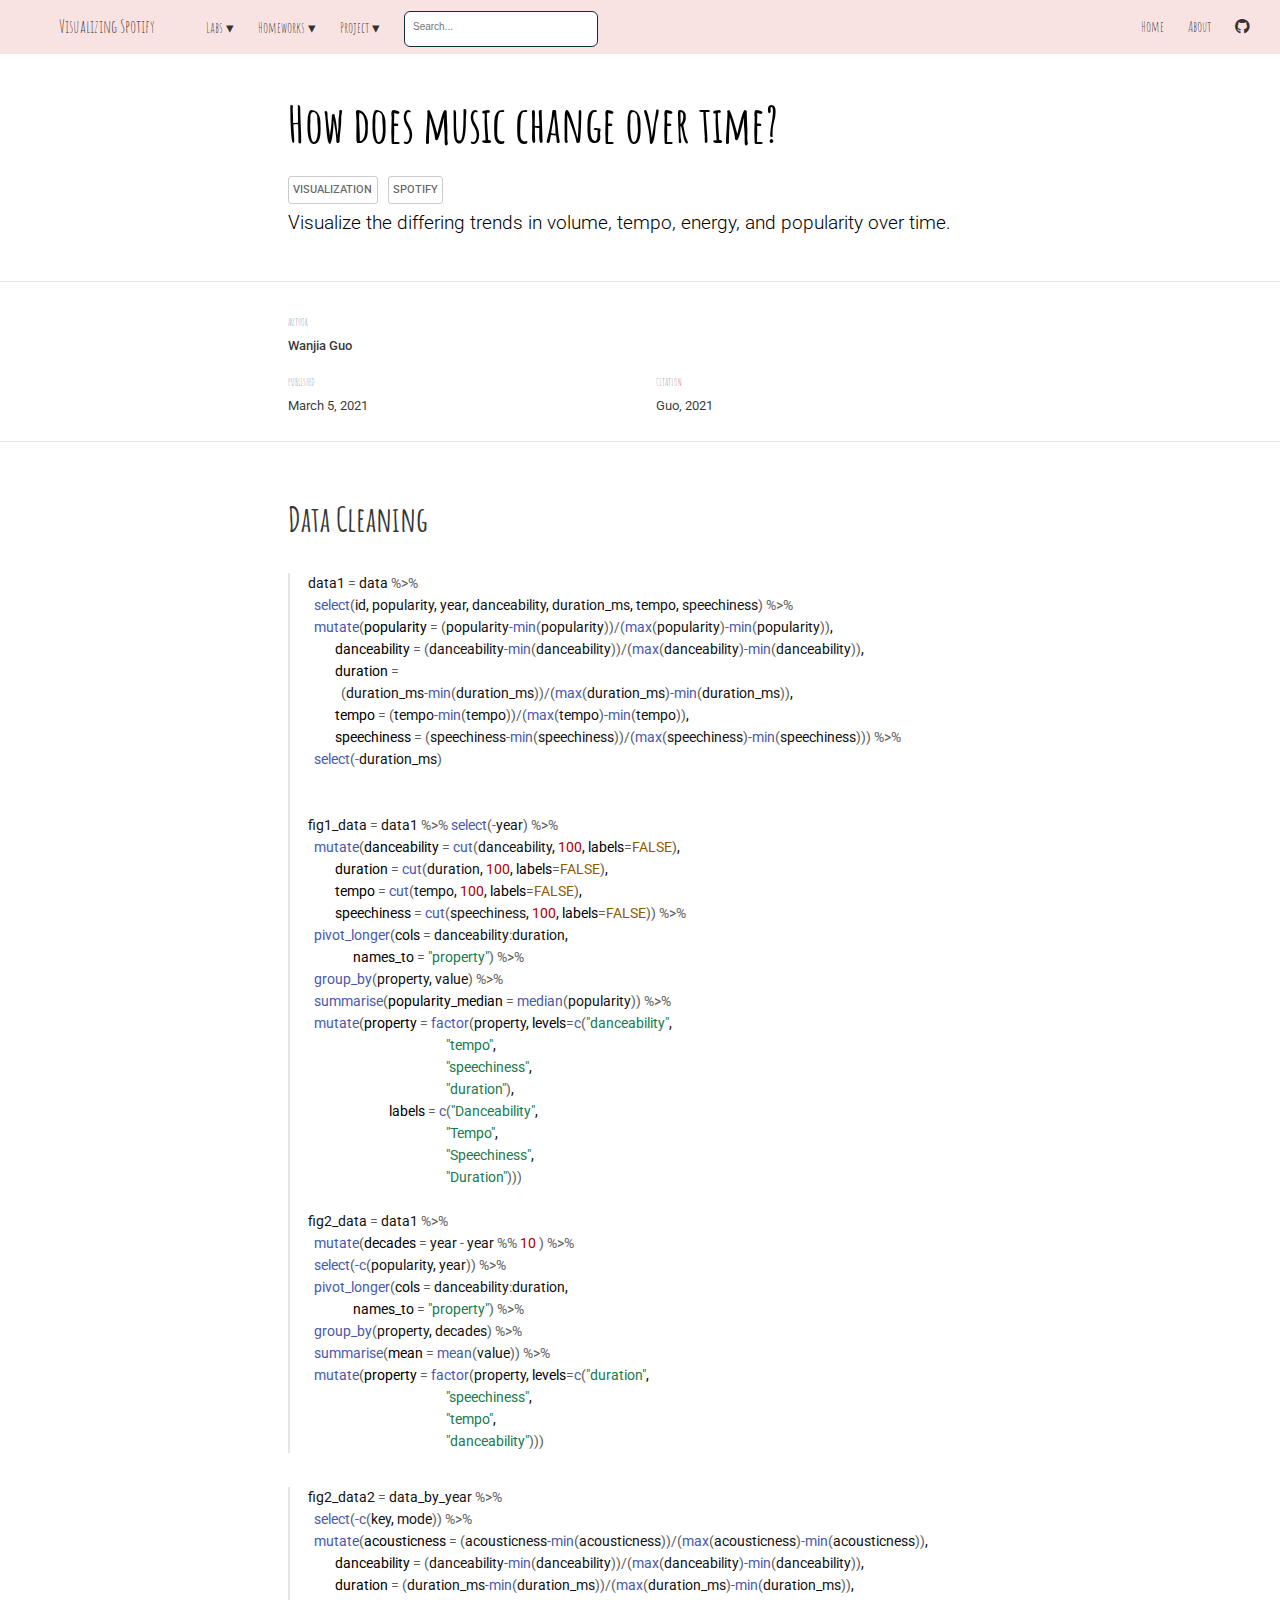
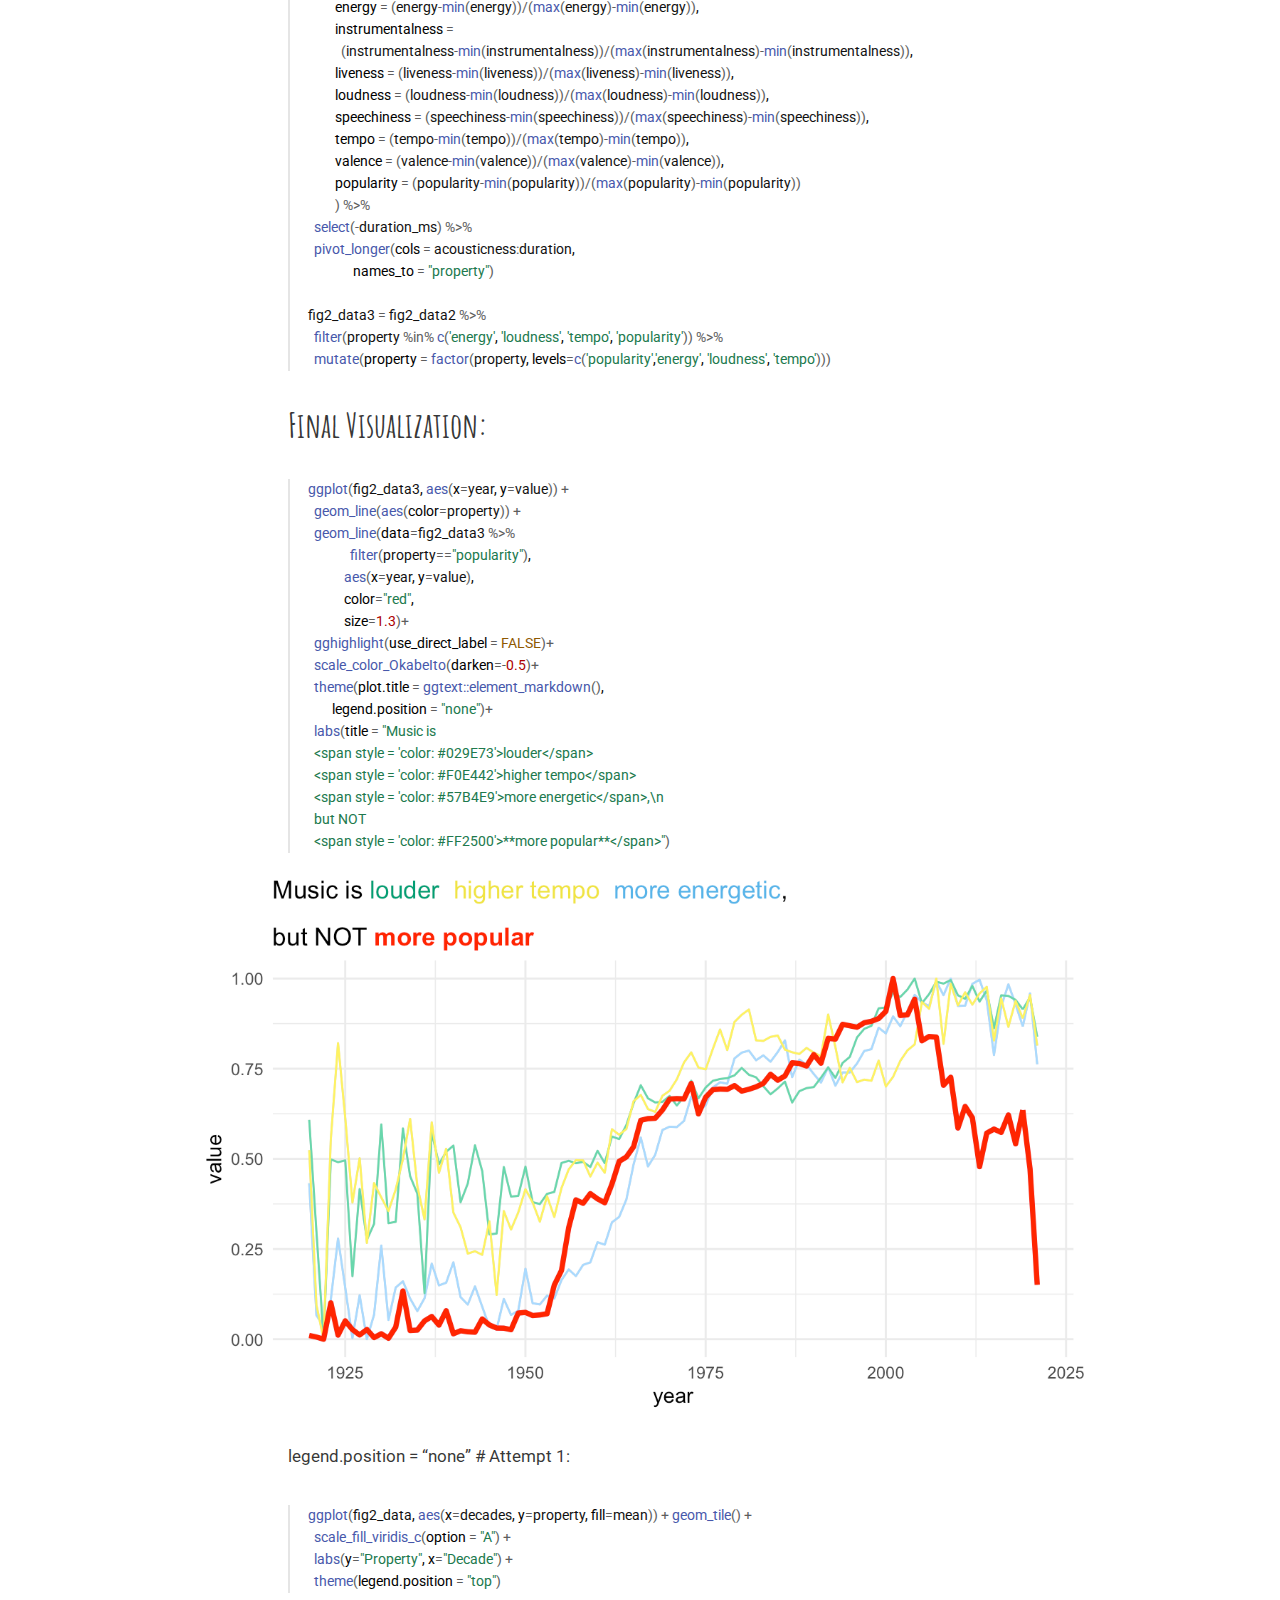
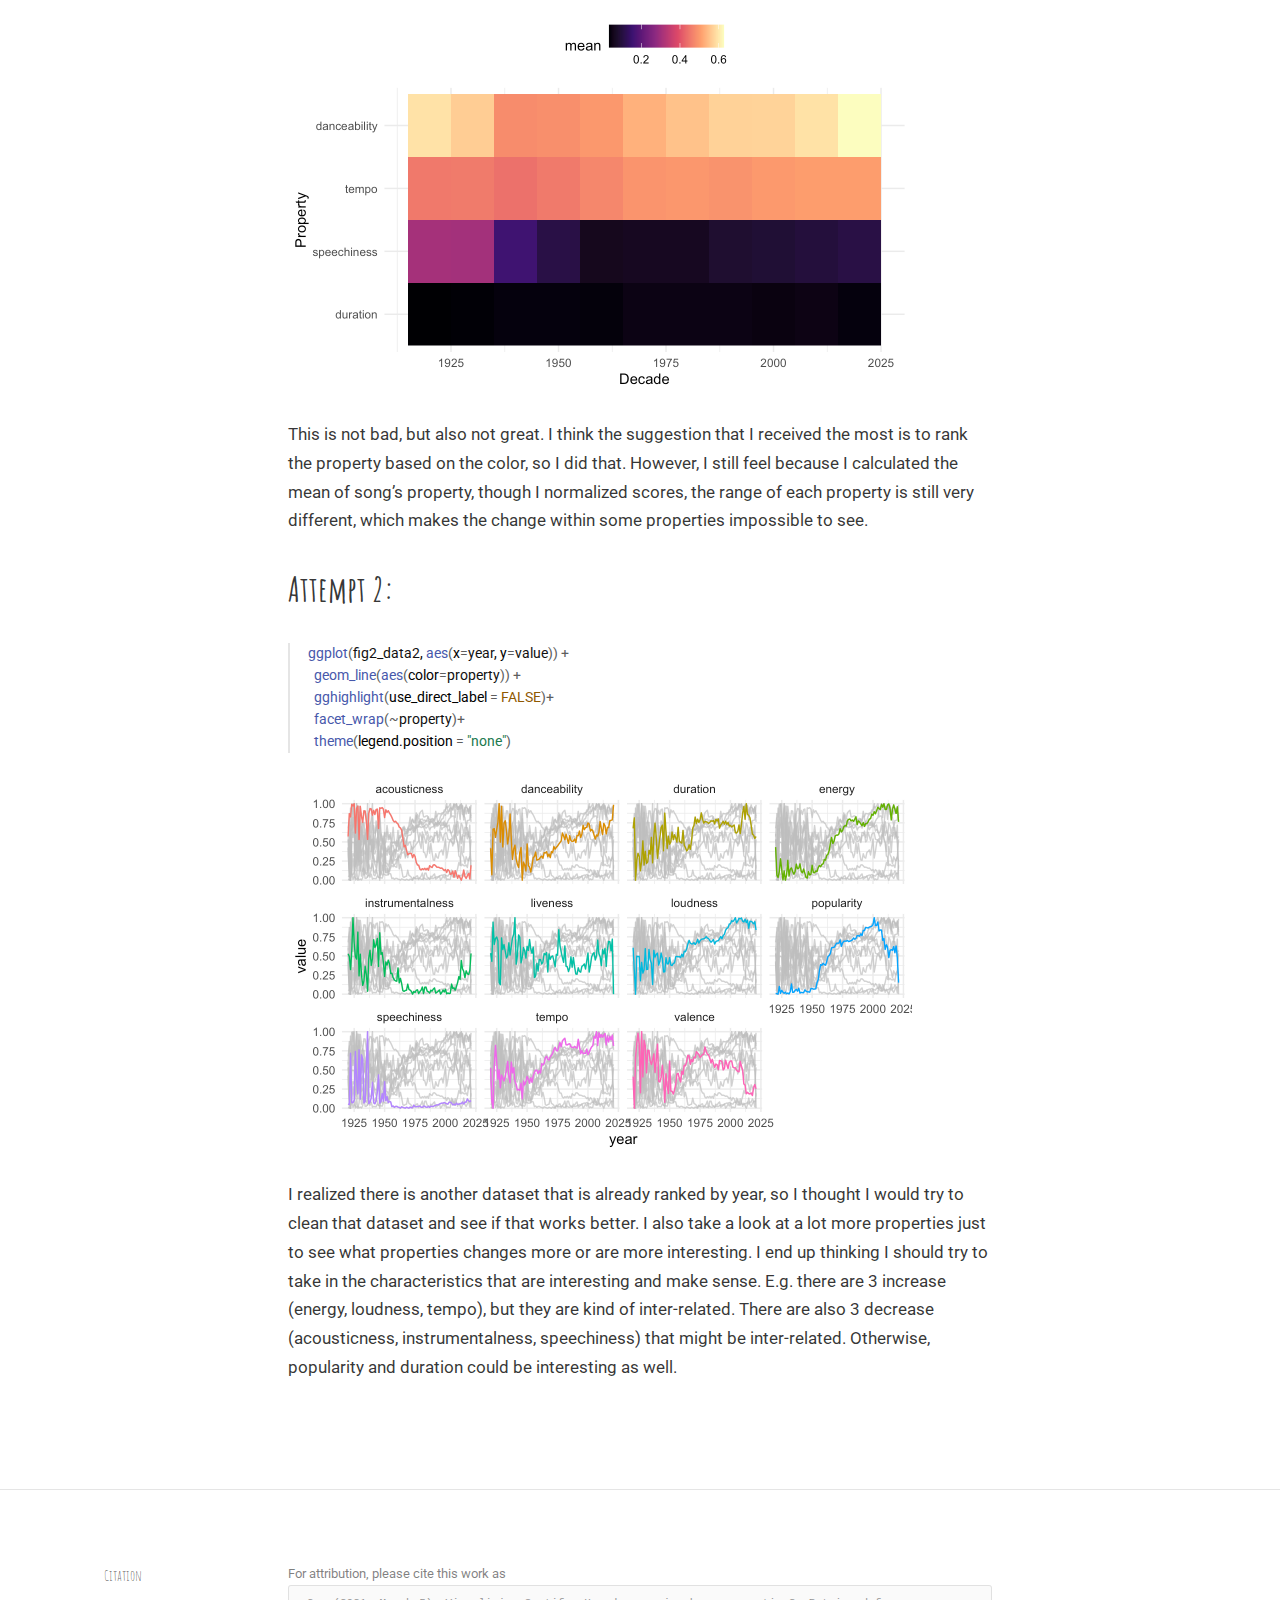
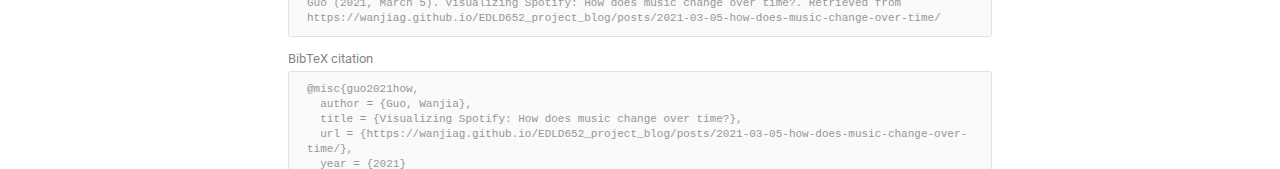
==== docs/posts/2021-03-05-how-does-music-change-over-time/index.html @ 07dd999a "fig 2" ====
<!DOCTYPE html>

<html xmlns="http://www.w3.org/1999/xhtml" lang="" xml:lang="">

<head>
  <meta charset="utf-8"/>
  <meta name="viewport" content="width=device-width, initial-scale=1"/>
  <meta http-equiv="X-UA-Compatible" content="IE=Edge,chrome=1"/>
  <meta name="generator" content="distill" />

  <style type="text/css">
  /* Hide doc at startup (prevent jankiness while JS renders/transforms) */
  body {
    visibility: hidden;
  }
  </style>

 <!--radix_placeholder_import_source-->
 <!--/radix_placeholder_import_source-->

<style type="text/css">code{white-space: pre;}</style>
<style type="text/css" data-origin="pandoc">
a.sourceLine { display: inline-block; line-height: 1.25; }
a.sourceLine { pointer-events: none; color: inherit; text-decoration: inherit; }
a.sourceLine:empty { height: 1.2em; }
.sourceCode { overflow: visible; }
code.sourceCode { white-space: pre; position: relative; }
div.sourceCode { margin: 1em 0; }
pre.sourceCode { margin: 0; }
@media screen {
div.sourceCode { overflow: auto; }
}
@media print {
code.sourceCode { white-space: pre-wrap; }
a.sourceLine { text-indent: -1em; padding-left: 1em; }
}
pre.numberSource a.sourceLine
  { position: relative; left: -4em; }
pre.numberSource a.sourceLine::before
  { content: attr(data-line-number);
    position: relative; left: -1em; text-align: right; vertical-align: baseline;
    border: none; pointer-events: all; display: inline-block;
    -webkit-touch-callout: none; -webkit-user-select: none;
    -khtml-user-select: none; -moz-user-select: none;
    -ms-user-select: none; user-select: none;
    padding: 0 4px; width: 4em;
    color: #aaaaaa;
  }
pre.numberSource { margin-left: 3em; border-left: 1px solid #aaaaaa;  padding-left: 4px; }
div.sourceCode
  {  }
@media screen {
a.sourceLine::before { text-decoration: underline; }
}
code span.al { color: #ad0000; } /* Alert */
code span.an { color: #5e5e5e; } /* Annotation */
code span.at { color: #20794d; } /* Attribute */
code span.bn { color: #ad0000; } /* BaseN */
code span.bu { } /* BuiltIn */
code span.cf { color: #007ba5; } /* ControlFlow */
code span.ch { color: #20794d; } /* Char */
code span.cn { color: #8f5902; } /* Constant */
code span.co { color: #5e5e5e; } /* Comment */
code span.cv { color: #5e5e5e; font-style: italic; } /* CommentVar */
code span.do { color: #5e5e5e; font-style: italic; } /* Documentation */
code span.dt { color: #ad0000; } /* DataType */
code span.dv { color: #ad0000; } /* DecVal */
code span.er { color: #ad0000; } /* Error */
code span.ex { } /* Extension */
code span.fl { color: #ad0000; } /* Float */
code span.fu { color: #4758ab; } /* Function */
code span.im { } /* Import */
code span.in { color: #5e5e5e; } /* Information */
code span.kw { color: #007ba5; } /* Keyword */
code span.op { color: #5e5e5e; } /* Operator */
code span.ot { color: #007ba5; } /* Other */
code span.pp { color: #ad0000; } /* Preprocessor */
code span.sc { color: #20794d; } /* SpecialChar */
code span.ss { color: #20794d; } /* SpecialString */
code span.st { color: #20794d; } /* String */
code span.va { color: #111111; } /* Variable */
code span.vs { color: #20794d; } /* VerbatimString */
code span.wa { color: #5e5e5e; font-style: italic; } /* Warning */
</style>

  <!--radix_placeholder_meta_tags-->
<title>Visualizing Spotify: How does music change over time?</title>

<meta property="description" itemprop="description" content="Visualize the differing trends in volume, tempo, energy, and popularity over time."/>

<link rel="canonical" href="https://wanjiag.github.io/EDLD652_project_blog/posts/2021-03-05-how-does-music-change-over-time/"/>

<!--  https://schema.org/Article -->
<meta property="article:published" itemprop="datePublished" content="2021-03-05"/>
<meta property="article:created" itemprop="dateCreated" content="2021-03-05"/>
<meta name="article:author" content="Wanjia Guo"/>

<!--  https://developers.facebook.com/docs/sharing/webmasters#markup -->
<meta property="og:title" content="Visualizing Spotify: How does music change over time?"/>
<meta property="og:type" content="article"/>
<meta property="og:description" content="Visualize the differing trends in volume, tempo, energy, and popularity over time."/>
<meta property="og:url" content="https://wanjiag.github.io/EDLD652_project_blog/posts/2021-03-05-how-does-music-change-over-time/"/>
<meta property="og:image" content="https://wanjiag.github.io/EDLD652_project_blog/posts/2021-03-05-how-does-music-change-over-time/how-does-music-change-over-time_files/figure-html5/unnamed-chunk-3-1.png"/>
<meta property="og:image:width" content="1248"/>
<meta property="og:image:height" content="768"/>
<meta property="og:locale" content="en_US"/>
<meta property="og:site_name" content="Visualizing Spotify"/>

<!--  https://dev.twitter.com/cards/types/summary -->
<meta property="twitter:card" content="summary_large_image"/>
<meta property="twitter:title" content="Visualizing Spotify: How does music change over time?"/>
<meta property="twitter:description" content="Visualize the differing trends in volume, tempo, energy, and popularity over time."/>
<meta property="twitter:url" content="https://wanjiag.github.io/EDLD652_project_blog/posts/2021-03-05-how-does-music-change-over-time/"/>
<meta property="twitter:image" content="https://wanjiag.github.io/EDLD652_project_blog/posts/2021-03-05-how-does-music-change-over-time/how-does-music-change-over-time_files/figure-html5/unnamed-chunk-3-1.png"/>
<meta property="twitter:image:width" content="1248"/>
<meta property="twitter:image:height" content="768"/>

<!--  https://scholar.google.com/intl/en/scholar/inclusion.html#indexing -->
<meta name="citation_title" content="Visualizing Spotify: How does music change over time?"/>
<meta name="citation_fulltext_html_url" content="https://wanjiag.github.io/EDLD652_project_blog/posts/2021-03-05-how-does-music-change-over-time/"/>
<meta name="citation_online_date" content="2021/03/05"/>
<meta name="citation_publication_date" content="2021/03/05"/>
<meta name="citation_author" content="Wanjia Guo"/>
<!--/radix_placeholder_meta_tags-->
  <!--radix_placeholder_rmarkdown_metadata-->

<script type="text/json" id="radix-rmarkdown-metadata">
{"type":"list","attributes":{"names":{"type":"character","attributes":{},"value":["title","description","author","date","categories","output","citation_url","canonical_url"]}},"value":[{"type":"character","attributes":{},"value":["How does music change over time?"]},{"type":"character","attributes":{},"value":["Visualize the differing trends in volume, tempo, energy, and popularity over time."]},{"type":"list","attributes":{},"value":[{"type":"list","attributes":{"names":{"type":"character","attributes":{},"value":["name","url"]}},"value":[{"type":"character","attributes":{},"value":["Wanjia Guo"]},{"type":"character","attributes":{},"value":["https://wanjiag.github.io/"]}]}]},{"type":"character","attributes":{},"value":["03-05-2021"]},{"type":"character","attributes":{},"value":["visualization","spotify"]},{"type":"list","attributes":{"names":{"type":"character","attributes":{},"value":["distill::distill_article"]}},"value":[{"type":"list","attributes":{"names":{"type":"character","attributes":{},"value":["self_contained"]}},"value":[{"type":"logical","attributes":{},"value":[false]}]}]},{"type":"character","attributes":{},"value":["https://wanjiag.github.io/EDLD652_project_blog/posts/2021-03-05-how-does-music-change-over-time/"]},{"type":"character","attributes":{},"value":["https://wanjiag.github.io/EDLD652_project_blog/posts/2021-03-05-how-does-music-change-over-time/"]}]}
</script>
<!--/radix_placeholder_rmarkdown_metadata-->
  
  <script type="text/json" id="radix-resource-manifest">
  {"type":"character","attributes":{},"value":["how-does-music-change-over-time_files/anchor-4.2.2/anchor.min.js","how-does-music-change-over-time_files/bowser-1.9.3/bowser.min.js","how-does-music-change-over-time_files/distill-2.2.21/template.v2.js","how-does-music-change-over-time_files/figure-html5/unnamed-chunk-2-1.png","how-does-music-change-over-time_files/figure-html5/unnamed-chunk-3-1.png","how-does-music-change-over-time_files/figure-html5/unnamed-chunk-4-1.png","how-does-music-change-over-time_files/figure-html5/unnamed-chunk-4-2.png","how-does-music-change-over-time_files/figure-html5/unnamed-chunk-5-1.png","how-does-music-change-over-time_files/figure-html5/unnamed-chunk-5-2.png","how-does-music-change-over-time_files/jquery-1.11.3/jquery.min.js","how-does-music-change-over-time_files/popper-2.6.0/popper.min.js","how-does-music-change-over-time_files/tippy-6.2.7/tippy-bundle.umd.min.js","how-does-music-change-over-time_files/tippy-6.2.7/tippy-light-border.css","how-does-music-change-over-time_files/tippy-6.2.7/tippy.css","how-does-music-change-over-time_files/tippy-6.2.7/tippy.umd.min.js","how-does-music-change-over-time_files/webcomponents-2.0.0/webcomponents.js"]}
  </script>
  <!--radix_placeholder_navigation_in_header-->
<meta name="distill:offset" content="../.."/>

<script type="application/javascript">

  window.headroom_prevent_pin = false;

  window.document.addEventListener("DOMContentLoaded", function (event) {

    // initialize headroom for banner
    var header = $('header').get(0);
    var headerHeight = header.offsetHeight;
    var headroom = new Headroom(header, {
      tolerance: 5,
      onPin : function() {
        if (window.headroom_prevent_pin) {
          window.headroom_prevent_pin = false;
          headroom.unpin();
        }
      }
    });
    headroom.init();
    if(window.location.hash)
      headroom.unpin();
    $(header).addClass('headroom--transition');

    // offset scroll location for banner on hash change
    // (see: https://github.com/WickyNilliams/headroom.js/issues/38)
    window.addEventListener("hashchange", function(event) {
      window.scrollTo(0, window.pageYOffset - (headerHeight + 25));
    });

    // responsive menu
    $('.distill-site-header').each(function(i, val) {
      var topnav = $(this);
      var toggle = topnav.find('.nav-toggle');
      toggle.on('click', function() {
        topnav.toggleClass('responsive');
      });
    });

    // nav dropdowns
    $('.nav-dropbtn').click(function(e) {
      $(this).next('.nav-dropdown-content').toggleClass('nav-dropdown-active');
      $(this).parent().siblings('.nav-dropdown')
         .children('.nav-dropdown-content').removeClass('nav-dropdown-active');
    });
    $("body").click(function(e){
      $('.nav-dropdown-content').removeClass('nav-dropdown-active');
    });
    $(".nav-dropdown").click(function(e){
      e.stopPropagation();
    });
  });
</script>

<style type="text/css">

/* Theme (user-documented overrideables for nav appearance) */

.distill-site-nav {
  color: rgba(255, 255, 255, 0.8);
  background-color: #0F2E3D;
  font-size: 15px;
  font-weight: 300;
}

.distill-site-nav a {
  color: inherit;
  text-decoration: none;
}

.distill-site-nav a:hover {
  color: white;
}

@media print {
  .distill-site-nav {
    display: none;
  }
}

.distill-site-header {

}

.distill-site-footer {

}


/* Site Header */

.distill-site-header {
  width: 100%;
  box-sizing: border-box;
  z-index: 3;
}

.distill-site-header .nav-left {
  display: inline-block;
  margin-left: 8px;
}

@media screen and (max-width: 768px) {
  .distill-site-header .nav-left {
    margin-left: 0;
  }
}


.distill-site-header .nav-right {
  float: right;
  margin-right: 8px;
}

.distill-site-header a,
.distill-site-header .title {
  display: inline-block;
  text-align: center;
  padding: 14px 10px 14px 10px;
}

.distill-site-header .title {
  font-size: 18px;
  min-width: 150px;
}

.distill-site-header .logo {
  padding: 0;
}

.distill-site-header .logo img {
  display: none;
  max-height: 20px;
  width: auto;
  margin-bottom: -4px;
}

.distill-site-header .nav-image img {
  max-height: 18px;
  width: auto;
  display: inline-block;
  margin-bottom: -3px;
}



@media screen and (min-width: 1000px) {
  .distill-site-header .logo img {
    display: inline-block;
  }
  .distill-site-header .nav-left {
    margin-left: 20px;
  }
  .distill-site-header .nav-right {
    margin-right: 20px;
  }
  .distill-site-header .title {
    padding-left: 12px;
  }
}


.distill-site-header .nav-toggle {
  display: none;
}

.nav-dropdown {
  display: inline-block;
  position: relative;
}

.nav-dropdown .nav-dropbtn {
  border: none;
  outline: none;
  color: rgba(255, 255, 255, 0.8);
  padding: 16px 10px;
  background-color: transparent;
  font-family: inherit;
  font-size: inherit;
  font-weight: inherit;
  margin: 0;
  margin-top: 1px;
  z-index: 2;
}

.nav-dropdown-content {
  display: none;
  position: absolute;
  background-color: white;
  min-width: 200px;
  border: 1px solid rgba(0,0,0,0.15);
  border-radius: 4px;
  box-shadow: 0px 8px 16px 0px rgba(0,0,0,0.1);
  z-index: 1;
  margin-top: 2px;
  white-space: nowrap;
  padding-top: 4px;
  padding-bottom: 4px;
}

.nav-dropdown-content hr {
  margin-top: 4px;
  margin-bottom: 4px;
  border: none;
  border-bottom: 1px solid rgba(0, 0, 0, 0.1);
}

.nav-dropdown-active {
  display: block;
}

.nav-dropdown-content a, .nav-dropdown-content .nav-dropdown-header {
  color: black;
  padding: 6px 24px;
  text-decoration: none;
  display: block;
  text-align: left;
}

.nav-dropdown-content .nav-dropdown-header {
  display: block;
  padding: 5px 24px;
  padding-bottom: 0;
  text-transform: uppercase;
  font-size: 14px;
  color: #999999;
  white-space: nowrap;
}

.nav-dropdown:hover .nav-dropbtn {
  color: white;
}

.nav-dropdown-content a:hover {
  background-color: #ddd;
  color: black;
}

.nav-right .nav-dropdown-content {
  margin-left: -45%;
  right: 0;
}

@media screen and (max-width: 768px) {
  .distill-site-header a, .distill-site-header .nav-dropdown  {display: none;}
  .distill-site-header a.nav-toggle {
    float: right;
    display: block;
  }
  .distill-site-header .title {
    margin-left: 0;
  }
  .distill-site-header .nav-right {
    margin-right: 0;
  }
  .distill-site-header {
    overflow: hidden;
  }
  .nav-right .nav-dropdown-content {
    margin-left: 0;
  }
}


@media screen and (max-width: 768px) {
  .distill-site-header.responsive {position: relative; min-height: 500px; }
  .distill-site-header.responsive a.nav-toggle {
    position: absolute;
    right: 0;
    top: 0;
  }
  .distill-site-header.responsive a,
  .distill-site-header.responsive .nav-dropdown {
    display: block;
    text-align: left;
  }
  .distill-site-header.responsive .nav-left,
  .distill-site-header.responsive .nav-right {
    width: 100%;
  }
  .distill-site-header.responsive .nav-dropdown {float: none;}
  .distill-site-header.responsive .nav-dropdown-content {position: relative;}
  .distill-site-header.responsive .nav-dropdown .nav-dropbtn {
    display: block;
    width: 100%;
    text-align: left;
  }
}

/* Site Footer */

.distill-site-footer {
  width: 100%;
  overflow: hidden;
  box-sizing: border-box;
  z-index: 3;
  margin-top: 30px;
  padding-top: 30px;
  padding-bottom: 30px;
  text-align: center;
}

/* Headroom */

d-title {
  padding-top: 6rem;
}

@media print {
  d-title {
    padding-top: 4rem;
  }
}

.headroom {
  z-index: 1000;
  position: fixed;
  top: 0;
  left: 0;
  right: 0;
}

.headroom--transition {
  transition: all .4s ease-in-out;
}

.headroom--unpinned {
  top: -100px;
}

.headroom--pinned {
  top: 0;
}

/* adjust viewport for navbar height */
/* helps vertically center bootstrap (non-distill) content */
.min-vh-100 {
  min-height: calc(100vh - 100px) !important;
}

</style>

<script src="../../site_libs/jquery-1.11.3/jquery.min.js"></script>
<link href="../../site_libs/font-awesome-5.1.0/css/all.css" rel="stylesheet"/>
<link href="../../site_libs/font-awesome-5.1.0/css/v4-shims.css" rel="stylesheet"/>
<script src="../../site_libs/headroom-0.9.4/headroom.min.js"></script>
<script src="../../site_libs/autocomplete-0.37.1/autocomplete.min.js"></script>
<script src="../../site_libs/fuse-6.4.1/fuse.min.js"></script>

<script type="application/javascript">

function getMeta(metaName) {
  var metas = document.getElementsByTagName('meta');
  for (let i = 0; i < metas.length; i++) {
    if (metas[i].getAttribute('name') === metaName) {
      return metas[i].getAttribute('content');
    }
  }
  return '';
}

function offsetURL(url) {
  var offset = getMeta('distill:offset');
  return offset ? offset + '/' + url : url;
}

function createFuseIndex() {

  // create fuse index
  var options = {
    keys: [
      { name: 'title', weight: 20 },
      { name: 'categories', weight: 15 },
      { name: 'description', weight: 10 },
      { name: 'contents', weight: 5 },
    ],
    ignoreLocation: true,
    threshold: 0
  };
  var fuse = new window.Fuse([], options);

  // fetch the main search.json
  return fetch(offsetURL('search.json'))
    .then(function(response) {
      if (response.status == 200) {
        return response.json().then(function(json) {
          // index main articles
          json.articles.forEach(function(article) {
            fuse.add(article);
          });
          // download collections and index their articles
          return Promise.all(json.collections.map(function(collection) {
            return fetch(offsetURL(collection)).then(function(response) {
              if (response.status === 200) {
                return response.json().then(function(articles) {
                  articles.forEach(function(article) {
                    fuse.add(article);
                  });
                })
              } else {
                return Promise.reject(
                  new Error('Unexpected status from search index request: ' +
                            response.status)
                );
              }
            });
          })).then(function() {
            return fuse;
          });
        });

      } else {
        return Promise.reject(
          new Error('Unexpected status from search index request: ' +
                      response.status)
        );
      }
    });
}

window.document.addEventListener("DOMContentLoaded", function (event) {

  // get search element (bail if we don't have one)
  var searchEl = window.document.getElementById('distill-search');
  if (!searchEl)
    return;

  createFuseIndex()
    .then(function(fuse) {

      // make search box visible
      searchEl.classList.remove('hidden');

      // initialize autocomplete
      var options = {
        autoselect: true,
        hint: false,
        minLength: 2,
      };
      window.autocomplete(searchEl, options, [{
        source: function(query, callback) {
          const searchOptions = {
            isCaseSensitive: false,
            shouldSort: true,
            minMatchCharLength: 2,
            limit: 10,
          };
          var results = fuse.search(query, searchOptions);
          callback(results
            .map(function(result) { return result.item; })
          );
        },
        templates: {
          suggestion: function(suggestion) {
            var img = suggestion.preview && Object.keys(suggestion.preview).length > 0
              ? `<img src="${offsetURL(suggestion.preview)}"</img>`
              : '';
            var html = `
              <div class="search-item">
                <h3>${suggestion.title}</h3>
                <div class="search-item-description">
                  ${suggestion.description || ''}
                </div>
                <div class="search-item-preview">
                  ${img}
                </div>
              </div>
            `;
            return html;
          }
        }
      }]).on('autocomplete:selected', function(event, suggestion) {
        window.location.href = offsetURL(suggestion.path);
      });
      // remove inline display style on autocompleter (we want to
      // manage responsive display via css)
      $('.algolia-autocomplete').css("display", "");
    })
    .catch(function(error) {
      console.log(error);
    });

});

</script>

<style type="text/css">

.nav-search {
  font-size: x-small;
}

/* Algolioa Autocomplete */

.algolia-autocomplete {
  display: inline-block;
  margin-left: 10px;
  vertical-align: sub;
  background-color: white;
  color: black;
  padding: 6px;
  padding-top: 8px;
  padding-bottom: 0;
  border-radius: 6px;
  border: 1px #0F2E3D solid;
  width: 180px;
}


@media screen and (max-width: 768px) {
  .distill-site-nav .algolia-autocomplete {
    display: none;
    visibility: hidden;
  }
  .distill-site-nav.responsive .algolia-autocomplete {
    display: inline-block;
    visibility: visible;
  }
  .distill-site-nav.responsive .algolia-autocomplete .aa-dropdown-menu {
    margin-left: 0;
    width: 400px;
    max-height: 400px;
  }
}

.algolia-autocomplete .aa-input, .algolia-autocomplete .aa-hint {
  width: 90%;
  outline: none;
  border: none;
}

.algolia-autocomplete .aa-hint {
  color: #999;
}
.algolia-autocomplete .aa-dropdown-menu {
  width: 550px;
  max-height: 70vh;
  overflow-x: visible;
  overflow-y: scroll;
  padding: 5px;
  margin-top: 3px;
  margin-left: -150px;
  background-color: #fff;
  border-radius: 5px;
  border: 1px solid #999;
  border-top: none;
}

.algolia-autocomplete .aa-dropdown-menu .aa-suggestion {
  cursor: pointer;
  padding: 5px 4px;
  border-bottom: 1px solid #eee;
}

.algolia-autocomplete .aa-dropdown-menu .aa-suggestion:last-of-type {
  border-bottom: none;
  margin-bottom: 2px;
}

.algolia-autocomplete .aa-dropdown-menu .aa-suggestion .search-item {
  overflow: hidden;
  font-size: 0.8em;
  line-height: 1.4em;
}

.algolia-autocomplete .aa-dropdown-menu .aa-suggestion .search-item h3 {
  font-size: 1rem;
  margin-block-start: 0;
  margin-block-end: 5px;
}

.algolia-autocomplete .aa-dropdown-menu .aa-suggestion .search-item-description {
  display: inline-block;
  overflow: hidden;
  height: 2.8em;
  width: 80%;
  margin-right: 4%;
}

.algolia-autocomplete .aa-dropdown-menu .aa-suggestion .search-item-preview {
  display: inline-block;
  width: 15%;
}

.algolia-autocomplete .aa-dropdown-menu .aa-suggestion .search-item-preview img {
  height: 3em;
  width: auto;
  display: none;
}

.algolia-autocomplete .aa-dropdown-menu .aa-suggestion .search-item-preview img[src] {
  display: initial;
}

.algolia-autocomplete .aa-dropdown-menu .aa-suggestion.aa-cursor {
  background-color: #eee;
}
.algolia-autocomplete .aa-dropdown-menu .aa-suggestion em {
  font-weight: bold;
  font-style: normal;
}

</style>


<!--/radix_placeholder_navigation_in_header-->
  <!--radix_placeholder_distill-->

<style type="text/css">

body {
  background-color: white;
}

.pandoc-table {
  width: 100%;
}

.pandoc-table>caption {
  margin-bottom: 10px;
}

.pandoc-table th:not([align]) {
  text-align: left;
}

.pagedtable-footer {
  font-size: 15px;
}

d-byline .byline {
  grid-template-columns: 2fr 2fr;
}

d-byline .byline h3 {
  margin-block-start: 1.5em;
}

d-byline .byline .authors-affiliations h3 {
  margin-block-start: 0.5em;
}

.authors-affiliations .orcid-id {
  width: 16px;
  height:16px;
  margin-left: 4px;
  margin-right: 4px;
  vertical-align: middle;
  padding-bottom: 2px;
}

d-title .dt-tags {
  margin-top: 1em;
  grid-column: text;
}

.dt-tags .dt-tag {
  text-decoration: none;
  display: inline-block;
  color: rgba(0,0,0,0.6);
  padding: 0em 0.4em;
  margin-right: 0.5em;
  margin-bottom: 0.4em;
  font-size: 70%;
  border: 1px solid rgba(0,0,0,0.2);
  border-radius: 3px;
  text-transform: uppercase;
  font-weight: 500;
}

d-article table.gt_table td,
d-article table.gt_table th {
  border-bottom: none;
}

.html-widget {
  margin-bottom: 2.0em;
}

.l-screen-inset {
  padding-right: 16px;
}

.l-screen .caption {
  margin-left: 10px;
}

.shaded {
  background: rgb(247, 247, 247);
  padding-top: 20px;
  padding-bottom: 20px;
  border-top: 1px solid rgba(0, 0, 0, 0.1);
  border-bottom: 1px solid rgba(0, 0, 0, 0.1);
}

.shaded .html-widget {
  margin-bottom: 0;
  border: 1px solid rgba(0, 0, 0, 0.1);
}

.shaded .shaded-content {
  background: white;
}

.text-output {
  margin-top: 0;
  line-height: 1.5em;
}

.hidden {
  display: none !important;
}

d-article {
  padding-top: 2.5rem;
  padding-bottom: 30px;
}

d-appendix {
  padding-top: 30px;
}

d-article>p>img {
  width: 100%;
}

d-article h2 {
  margin: 1rem 0 1.5rem 0;
}

d-article h3 {
  margin-top: 1.5rem;
}

d-article iframe {
  border: 1px solid rgba(0, 0, 0, 0.1);
  margin-bottom: 2.0em;
  width: 100%;
}

/* Tweak code blocks */

d-article div.sourceCode code,
d-article pre code {
  font-family: Consolas, Monaco, 'Andale Mono', 'Ubuntu Mono', monospace;
}

d-article pre,
d-article div.sourceCode,
d-article div.sourceCode pre {
  overflow: auto;
}

d-article div.sourceCode {
  background-color: white;
}

d-article div.sourceCode pre {
  padding-left: 10px;
  font-size: 12px;
  border-left: 2px solid rgba(0,0,0,0.1);
}

d-article pre {
  font-size: 12px;
  color: black;
  background: none;
  margin-top: 0;
  text-align: left;
  white-space: pre;
  word-spacing: normal;
  word-break: normal;
  word-wrap: normal;
  line-height: 1.5;

  -moz-tab-size: 4;
  -o-tab-size: 4;
  tab-size: 4;

  -webkit-hyphens: none;
  -moz-hyphens: none;
  -ms-hyphens: none;
  hyphens: none;
}

d-article pre a {
  border-bottom: none;
}

d-article pre a:hover {
  border-bottom: none;
  text-decoration: underline;
}

d-article details {
  grid-column: text;
  margin-bottom: 0.8em;
}

@media(min-width: 768px) {

d-article pre,
d-article div.sourceCode,
d-article div.sourceCode pre {
  overflow: visible !important;
}

d-article div.sourceCode pre {
  padding-left: 18px;
  font-size: 14px;
}

d-article pre {
  font-size: 14px;
}

}

figure img.external {
  background: white;
  border: 1px solid rgba(0, 0, 0, 0.1);
  box-shadow: 0 1px 8px rgba(0, 0, 0, 0.1);
  padding: 18px;
  box-sizing: border-box;
}

/* CSS for d-contents */

.d-contents {
  grid-column: text;
  color: rgba(0,0,0,0.8);
  font-size: 0.9em;
  padding-bottom: 1em;
  margin-bottom: 1em;
  padding-bottom: 0.5em;
  margin-bottom: 1em;
  padding-left: 0.25em;
  justify-self: start;
}

@media(min-width: 1000px) {
  .d-contents.d-contents-float {
    height: 0;
    grid-column-start: 1;
    grid-column-end: 4;
    justify-self: center;
    padding-right: 3em;
    padding-left: 2em;
  }
}

.d-contents nav h3 {
  font-size: 18px;
  margin-top: 0;
  margin-bottom: 1em;
}

.d-contents li {
  list-style-type: none
}

.d-contents nav > ul {
  padding-left: 0;
}

.d-contents ul {
  padding-left: 1em
}

.d-contents nav ul li {
  margin-top: 0.6em;
  margin-bottom: 0.2em;
}

.d-contents nav a {
  font-size: 13px;
  border-bottom: none;
  text-decoration: none
  color: rgba(0, 0, 0, 0.8);
}

.d-contents nav a:hover {
  text-decoration: underline solid rgba(0, 0, 0, 0.6)
}

.d-contents nav > ul > li > a {
  font-weight: 600;
}

.d-contents nav > ul > li > ul {
  font-weight: inherit;
}

.d-contents nav > ul > li > ul > li {
  margin-top: 0.2em;
}


.d-contents nav ul {
  margin-top: 0;
  margin-bottom: 0.25em;
}

.d-article-with-toc h2:nth-child(2) {
  margin-top: 0;
}


/* Figure */

.figure {
  position: relative;
  margin-bottom: 2.5em;
  margin-top: 1.5em;
}

.figure img {
  width: 100%;
}

.figure .caption {
  color: rgba(0, 0, 0, 0.6);
  font-size: 12px;
  line-height: 1.5em;
}

.figure img.external {
  background: white;
  border: 1px solid rgba(0, 0, 0, 0.1);
  box-shadow: 0 1px 8px rgba(0, 0, 0, 0.1);
  padding: 18px;
  box-sizing: border-box;
}

.figure .caption a {
  color: rgba(0, 0, 0, 0.6);
}

.figure .caption b,
.figure .caption strong, {
  font-weight: 600;
  color: rgba(0, 0, 0, 1.0);
}

/* Citations */

d-article .citation {
  color: inherit;
  cursor: inherit;
}

div.hanging-indent{
  margin-left: 1em; text-indent: -1em;
}

/* Citation hover box */

.tippy-box[data-theme~=light-border] {
  background-color: rgba(250, 250, 250, 0.95);
}

.tippy-content > p {
  margin-bottom: 0;
  padding: 2px;
}


/* Tweak 1000px media break to show more text */

@media(min-width: 1000px) {
  .base-grid,
  distill-header,
  d-title,
  d-abstract,
  d-article,
  d-appendix,
  distill-appendix,
  d-byline,
  d-footnote-list,
  d-citation-list,
  distill-footer {
    grid-template-columns: [screen-start] 1fr [page-start kicker-start] 80px [middle-start] 50px [text-start kicker-end] 65px 65px 65px 65px 65px 65px 65px 65px [text-end gutter-start] 65px [middle-end] 65px [page-end gutter-end] 1fr [screen-end];
    grid-column-gap: 16px;
  }

  .grid {
    grid-column-gap: 16px;
  }

  d-article {
    font-size: 1.06rem;
    line-height: 1.7em;
  }
  figure .caption, .figure .caption, figure figcaption {
    font-size: 13px;
  }
}

@media(min-width: 1180px) {
  .base-grid,
  distill-header,
  d-title,
  d-abstract,
  d-article,
  d-appendix,
  distill-appendix,
  d-byline,
  d-footnote-list,
  d-citation-list,
  distill-footer {
    grid-template-columns: [screen-start] 1fr [page-start kicker-start] 60px [middle-start] 60px [text-start kicker-end] 60px 60px 60px 60px 60px 60px 60px 60px [text-end gutter-start] 60px [middle-end] 60px [page-end gutter-end] 1fr [screen-end];
    grid-column-gap: 32px;
  }

  .grid {
    grid-column-gap: 32px;
  }
}


/* Get the citation styles for the appendix (not auto-injected on render since
   we do our own rendering of the citation appendix) */

d-appendix .citation-appendix,
.d-appendix .citation-appendix {
  font-size: 11px;
  line-height: 15px;
  border-left: 1px solid rgba(0, 0, 0, 0.1);
  padding-left: 18px;
  border: 1px solid rgba(0,0,0,0.1);
  background: rgba(0, 0, 0, 0.02);
  padding: 10px 18px;
  border-radius: 3px;
  color: rgba(150, 150, 150, 1);
  overflow: hidden;
  margin-top: -12px;
  white-space: pre-wrap;
  word-wrap: break-word;
}

/* Include appendix styles here so they can be overridden */

d-appendix {
  contain: layout style;
  font-size: 0.8em;
  line-height: 1.7em;
  margin-top: 60px;
  margin-bottom: 0;
  border-top: 1px solid rgba(0, 0, 0, 0.1);
  color: rgba(0,0,0,0.5);
  padding-top: 60px;
  padding-bottom: 48px;
}

d-appendix h3 {
  grid-column: page-start / text-start;
  font-size: 15px;
  font-weight: 500;
  margin-top: 1em;
  margin-bottom: 0;
  color: rgba(0,0,0,0.65);
}

d-appendix h3 + * {
  margin-top: 1em;
}

d-appendix ol {
  padding: 0 0 0 15px;
}

@media (min-width: 768px) {
  d-appendix ol {
    padding: 0 0 0 30px;
    margin-left: -30px;
  }
}

d-appendix li {
  margin-bottom: 1em;
}

d-appendix a {
  color: rgba(0, 0, 0, 0.6);
}

d-appendix > * {
  grid-column: text;
}

d-appendix > d-footnote-list,
d-appendix > d-citation-list,
d-appendix > distill-appendix {
  grid-column: screen;
}

/* Include footnote styles here so they can be overridden */

d-footnote-list {
  contain: layout style;
}

d-footnote-list > * {
  grid-column: text;
}

d-footnote-list a.footnote-backlink {
  color: rgba(0,0,0,0.3);
  padding-left: 0.5em;
}



/* Anchor.js */

.anchorjs-link {
  /*transition: all .25s linear; */
  text-decoration: none;
  border-bottom: none;
}
*:hover > .anchorjs-link {
  margin-left: -1.125em !important;
  text-decoration: none;
  border-bottom: none;
}

/* Social footer */

.social_footer {
  margin-top: 30px;
  margin-bottom: 0;
  color: rgba(0,0,0,0.67);
}

.disqus-comments {
  margin-right: 30px;
}

.disqus-comment-count {
  border-bottom: 1px solid rgba(0, 0, 0, 0.4);
  cursor: pointer;
}

#disqus_thread {
  margin-top: 30px;
}

.article-sharing a {
  border-bottom: none;
  margin-right: 8px;
}

.article-sharing a:hover {
  border-bottom: none;
}

.sidebar-section.subscribe {
  font-size: 12px;
  line-height: 1.6em;
}

.subscribe p {
  margin-bottom: 0.5em;
}


.article-footer .subscribe {
  font-size: 15px;
  margin-top: 45px;
}


.sidebar-section.custom {
  font-size: 12px;
  line-height: 1.6em;
}

.custom p {
  margin-bottom: 0.5em;
}

/* Styles for listing layout (hide title) */
.layout-listing d-title, .layout-listing .d-title {
  display: none;
}

/* Styles for posts lists (not auto-injected) */


.posts-with-sidebar {
  padding-left: 45px;
  padding-right: 45px;
}

.posts-list .description h2,
.posts-list .description p {
  font-family: -apple-system, BlinkMacSystemFont, "Segoe UI", Roboto, Oxygen, Ubuntu, Cantarell, "Fira Sans", "Droid Sans", "Helvetica Neue", Arial, sans-serif;
}

.posts-list .description h2 {
  font-weight: 700;
  border-bottom: none;
  padding-bottom: 0;
}

.posts-list h2.post-tag {
  border-bottom: 1px solid rgba(0, 0, 0, 0.2);
  padding-bottom: 12px;
}
.posts-list {
  margin-top: 60px;
  margin-bottom: 24px;
}

.posts-list .post-preview {
  text-decoration: none;
  overflow: hidden;
  display: block;
  border-bottom: 1px solid rgba(0, 0, 0, 0.1);
  padding: 24px 0;
}

.post-preview-last {
  border-bottom: none !important;
}

.posts-list .posts-list-caption {
  grid-column: screen;
  font-weight: 400;
}

.posts-list .post-preview h2 {
  margin: 0 0 6px 0;
  line-height: 1.2em;
  font-style: normal;
  font-size: 24px;
}

.posts-list .post-preview p {
  margin: 0 0 12px 0;
  line-height: 1.4em;
  font-size: 16px;
}

.posts-list .post-preview .thumbnail {
  box-sizing: border-box;
  margin-bottom: 24px;
  position: relative;
  max-width: 500px;
}
.posts-list .post-preview img {
  width: 100%;
  display: block;
}

.posts-list .metadata {
  font-size: 12px;
  line-height: 1.4em;
  margin-bottom: 18px;
}

.posts-list .metadata > * {
  display: inline-block;
}

.posts-list .metadata .publishedDate {
  margin-right: 2em;
}

.posts-list .metadata .dt-authors {
  display: block;
  margin-top: 0.3em;
  margin-right: 2em;
}

.posts-list .dt-tags {
  display: block;
  line-height: 1em;
}

.posts-list .dt-tags .dt-tag {
  display: inline-block;
  color: rgba(0,0,0,0.6);
  padding: 0.3em 0.4em;
  margin-right: 0.2em;
  margin-bottom: 0.4em;
  font-size: 60%;
  border: 1px solid rgba(0,0,0,0.2);
  border-radius: 3px;
  text-transform: uppercase;
  font-weight: 500;
}

.posts-list img {
  opacity: 1;
}

.posts-list img[data-src] {
  opacity: 0;
}

.posts-more {
  clear: both;
}


.posts-sidebar {
  font-size: 16px;
}

.posts-sidebar h3 {
  font-size: 16px;
  margin-top: 0;
  margin-bottom: 0.5em;
  font-weight: 400;
  text-transform: uppercase;
}

.sidebar-section {
  margin-bottom: 30px;
}

.categories ul {
  list-style-type: none;
  margin: 0;
  padding: 0;
}

.categories li {
  color: rgba(0, 0, 0, 0.8);
  margin-bottom: 0;
}

.categories li>a {
  border-bottom: none;
}

.categories li>a:hover {
  border-bottom: 1px solid rgba(0, 0, 0, 0.4);
}

.categories .active {
  font-weight: 600;
}

.categories .category-count {
  color: rgba(0, 0, 0, 0.4);
}


@media(min-width: 768px) {
  .posts-list .post-preview h2 {
    font-size: 26px;
  }
  .posts-list .post-preview .thumbnail {
    float: right;
    width: 30%;
    margin-bottom: 0;
  }
  .posts-list .post-preview .description {
    float: left;
    width: 45%;
  }
  .posts-list .post-preview .metadata {
    float: left;
    width: 20%;
    margin-top: 8px;
  }
  .posts-list .post-preview p {
    margin: 0 0 12px 0;
    line-height: 1.5em;
    font-size: 16px;
  }
  .posts-with-sidebar .posts-list {
    float: left;
    width: 75%;
  }
  .posts-with-sidebar .posts-sidebar {
    float: right;
    width: 20%;
    margin-top: 60px;
    padding-top: 24px;
    padding-bottom: 24px;
  }
}


/* Improve display for browsers without grid (IE/Edge <= 15) */

.downlevel {
  line-height: 1.6em;
  font-family: -apple-system, BlinkMacSystemFont, "Segoe UI", Roboto, Oxygen, Ubuntu, Cantarell, "Fira Sans", "Droid Sans", "Helvetica Neue", Arial, sans-serif;
  margin: 0;
}

.downlevel .d-title {
  padding-top: 6rem;
  padding-bottom: 1.5rem;
}

.downlevel .d-title h1 {
  font-size: 50px;
  font-weight: 700;
  line-height: 1.1em;
  margin: 0 0 0.5rem;
}

.downlevel .d-title p {
  font-weight: 300;
  font-size: 1.2rem;
  line-height: 1.55em;
  margin-top: 0;
}

.downlevel .d-byline {
  padding-top: 0.8em;
  padding-bottom: 0.8em;
  font-size: 0.8rem;
  line-height: 1.8em;
}

.downlevel .section-separator {
  border: none;
  border-top: 1px solid rgba(0, 0, 0, 0.1);
}

.downlevel .d-article {
  font-size: 1.06rem;
  line-height: 1.7em;
  padding-top: 1rem;
  padding-bottom: 2rem;
}


.downlevel .d-appendix {
  padding-left: 0;
  padding-right: 0;
  max-width: none;
  font-size: 0.8em;
  line-height: 1.7em;
  margin-bottom: 0;
  color: rgba(0,0,0,0.5);
  padding-top: 40px;
  padding-bottom: 48px;
}

.downlevel .footnotes ol {
  padding-left: 13px;
}

.downlevel .base-grid,
.downlevel .distill-header,
.downlevel .d-title,
.downlevel .d-abstract,
.downlevel .d-article,
.downlevel .d-appendix,
.downlevel .distill-appendix,
.downlevel .d-byline,
.downlevel .d-footnote-list,
.downlevel .d-citation-list,
.downlevel .distill-footer,
.downlevel .appendix-bottom,
.downlevel .posts-container {
  padding-left: 40px;
  padding-right: 40px;
}

@media(min-width: 768px) {
  .downlevel .base-grid,
  .downlevel .distill-header,
  .downlevel .d-title,
  .downlevel .d-abstract,
  .downlevel .d-article,
  .downlevel .d-appendix,
  .downlevel .distill-appendix,
  .downlevel .d-byline,
  .downlevel .d-footnote-list,
  .downlevel .d-citation-list,
  .downlevel .distill-footer,
  .downlevel .appendix-bottom,
  .downlevel .posts-container {
  padding-left: 150px;
  padding-right: 150px;
  max-width: 900px;
}
}

.downlevel pre code {
  display: block;
  border-left: 2px solid rgba(0, 0, 0, .1);
  padding: 0 0 0 20px;
  font-size: 14px;
}

.downlevel code, .downlevel pre {
  color: black;
  background: none;
  font-family: Consolas, Monaco, 'Andale Mono', 'Ubuntu Mono', monospace;
  text-align: left;
  white-space: pre;
  word-spacing: normal;
  word-break: normal;
  word-wrap: normal;
  line-height: 1.5;

  -moz-tab-size: 4;
  -o-tab-size: 4;
  tab-size: 4;

  -webkit-hyphens: none;
  -moz-hyphens: none;
  -ms-hyphens: none;
  hyphens: none;
}

.downlevel .posts-list .post-preview {
  color: inherit;
}



</style>

<script type="application/javascript">

function is_downlevel_browser() {
  if (bowser.isUnsupportedBrowser({ msie: "12", msedge: "16"},
                                 window.navigator.userAgent)) {
    return true;
  } else {
    return window.load_distill_framework === undefined;
  }
}

// show body when load is complete
function on_load_complete() {

  // add anchors
  if (window.anchors) {
    window.anchors.options.placement = 'left';
    window.anchors.add('d-article > h2, d-article > h3, d-article > h4, d-article > h5');
  }


  // set body to visible
  document.body.style.visibility = 'visible';

  // force redraw for leaflet widgets
  if (window.HTMLWidgets) {
    var maps = window.HTMLWidgets.findAll(".leaflet");
    $.each(maps, function(i, el) {
      var map = this.getMap();
      map.invalidateSize();
      map.eachLayer(function(layer) {
        if (layer instanceof L.TileLayer)
          layer.redraw();
      });
    });
  }

  // trigger 'shown' so htmlwidgets resize
  $('d-article').trigger('shown');
}

function init_distill() {

  init_common();

  // create front matter
  var front_matter = $('<d-front-matter></d-front-matter>');
  $('#distill-front-matter').wrap(front_matter);

  // create d-title
  $('.d-title').changeElementType('d-title');

  // create d-byline
  var byline = $('<d-byline></d-byline>');
  $('.d-byline').replaceWith(byline);

  // create d-article
  var article = $('<d-article></d-article>');
  $('.d-article').wrap(article).children().unwrap();

  // move posts container into article
  $('.posts-container').appendTo($('d-article'));

  // create d-appendix
  $('.d-appendix').changeElementType('d-appendix');

  // flag indicating that we have appendix items
  var appendix = $('.appendix-bottom').children('h3').length > 0;

  // replace footnotes with <d-footnote>
  $('.footnote-ref').each(function(i, val) {
    appendix = true;
    var href = $(this).attr('href');
    var id = href.replace('#', '');
    var fn = $('#' + id);
    var fn_p = $('#' + id + '>p');
    fn_p.find('.footnote-back').remove();
    var text = fn_p.html();
    var dtfn = $('<d-footnote></d-footnote>');
    dtfn.html(text);
    $(this).replaceWith(dtfn);
  });
  // remove footnotes
  $('.footnotes').remove();

  // move refs into #references-listing
  $('#references-listing').replaceWith($('#refs'));

  $('h1.appendix, h2.appendix').each(function(i, val) {
    $(this).changeElementType('h3');
  });
  $('h3.appendix').each(function(i, val) {
    var id = $(this).attr('id');
    $('.d-contents a[href="#' + id + '"]').parent().remove();
    appendix = true;
    $(this).nextUntil($('h1, h2, h3')).addBack().appendTo($('d-appendix'));
  });

  // show d-appendix if we have appendix content
  $("d-appendix").css('display', appendix ? 'grid' : 'none');

  // localize layout chunks to just output
  $('.layout-chunk').each(function(i, val) {

    // capture layout
    var layout = $(this).attr('data-layout');

    // apply layout to markdown level block elements
    var elements = $(this).children().not('details, div.sourceCode, pre, script');
    elements.each(function(i, el) {
      var layout_div = $('<div class="' + layout + '"></div>');
      if (layout_div.hasClass('shaded')) {
        var shaded_content = $('<div class="shaded-content"></div>');
        $(this).wrap(shaded_content);
        $(this).parent().wrap(layout_div);
      } else {
        $(this).wrap(layout_div);
      }
    });


    // unwrap the layout-chunk div
    $(this).children().unwrap();
  });

  // remove code block used to force  highlighting css
  $('.distill-force-highlighting-css').parent().remove();

  // remove empty line numbers inserted by pandoc when using a
  // custom syntax highlighting theme
  $('code.sourceCode a:empty').remove();

  // load distill framework
  load_distill_framework();

  // wait for window.distillRunlevel == 4 to do post processing
  function distill_post_process() {

    if (!window.distillRunlevel || window.distillRunlevel < 4)
      return;

    // hide author/affiliations entirely if we have no authors
    var front_matter = JSON.parse($("#distill-front-matter").html());
    var have_authors = front_matter.authors && front_matter.authors.length > 0;
    if (!have_authors)
      $('d-byline').addClass('hidden');

    // article with toc class
    $('.d-contents').parent().addClass('d-article-with-toc');

    // strip links that point to #
    $('.authors-affiliations').find('a[href="#"]').removeAttr('href');

    // add orcid ids
    $('.authors-affiliations').find('.author').each(function(i, el) {
      var orcid_id = front_matter.authors[i].orcidID;
      if (orcid_id) {
        var a = $('<a></a>');
        a.attr('href', 'https://orcid.org/' + orcid_id);
        var img = $('<img></img>');
        img.addClass('orcid-id');
        img.attr('alt', 'ORCID ID');
        img.attr('src','[data-uri]');
        a.append(img);
        $(this).append(a);
      }
    });

    // hide elements of author/affiliations grid that have no value
    function hide_byline_column(caption) {
      $('d-byline').find('h3:contains("' + caption + '")').parent().css('visibility', 'hidden');
    }

    // affiliations
    var have_affiliations = false;
    for (var i = 0; i<front_matter.authors.length; ++i) {
      var author = front_matter.authors[i];
      if (author.affiliation !== "&nbsp;") {
        have_affiliations = true;
        break;
      }
    }
    if (!have_affiliations)
      $('d-byline').find('h3:contains("Affiliations")').css('visibility', 'hidden');

    // published date
    if (!front_matter.publishedDate)
      hide_byline_column("Published");

    // document object identifier
    var doi = $('d-byline').find('h3:contains("DOI")');
    var doi_p = doi.next().empty();
    if (!front_matter.doi) {
      // if we have a citation and valid citationText then link to that
      if ($('#citation').length > 0 && front_matter.citationText) {
        doi.html('Citation');
        $('<a href="#citation"></a>')
          .text(front_matter.citationText)
          .appendTo(doi_p);
      } else {
        hide_byline_column("DOI");
      }
    } else {
      $('<a></a>')
         .attr('href', "https://doi.org/" + front_matter.doi)
         .html(front_matter.doi)
         .appendTo(doi_p);
    }

     // change plural form of authors/affiliations
    if (front_matter.authors.length === 1) {
      var grid = $('.authors-affiliations');
      grid.children('h3:contains("Authors")').text('Author');
      grid.children('h3:contains("Affiliations")').text('Affiliation');
    }

    // remove d-appendix and d-footnote-list local styles
    $('d-appendix > style:first-child').remove();
    $('d-footnote-list > style:first-child').remove();

    // move appendix-bottom entries to the bottom
    $('.appendix-bottom').appendTo('d-appendix').children().unwrap();
    $('.appendix-bottom').remove();

    // hoverable references
    $('span.citation[data-cites]').each(function() {
      var refHtml = $('#ref-' + $(this).attr('data-cites')).html();
      window.tippy(this, {
        allowHTML: true,
        content: refHtml,
        maxWidth: 500,
        interactive: true,
        interactiveBorder: 10,
        theme: 'light-border',
        placement: 'bottom-start'
      });
    });

    // clear polling timer
    clearInterval(tid);

    // show body now that everything is ready
    on_load_complete();
  }

  var tid = setInterval(distill_post_process, 50);
  distill_post_process();

}

function init_downlevel() {

  init_common();

   // insert hr after d-title
  $('.d-title').after($('<hr class="section-separator"/>'));

  // check if we have authors
  var front_matter = JSON.parse($("#distill-front-matter").html());
  var have_authors = front_matter.authors && front_matter.authors.length > 0;

  // manage byline/border
  if (!have_authors)
    $('.d-byline').remove();
  $('.d-byline').after($('<hr class="section-separator"/>'));
  $('.d-byline a').remove();

  // remove toc
  $('.d-contents').remove();

  // move appendix elements
  $('h1.appendix, h2.appendix').each(function(i, val) {
    $(this).changeElementType('h3');
  });
  $('h3.appendix').each(function(i, val) {
    $(this).nextUntil($('h1, h2, h3')).addBack().appendTo($('.d-appendix'));
  });


  // inject headers into references and footnotes
  var refs_header = $('<h3></h3>');
  refs_header.text('References');
  $('#refs').prepend(refs_header);

  var footnotes_header = $('<h3></h3');
  footnotes_header.text('Footnotes');
  $('.footnotes').children('hr').first().replaceWith(footnotes_header);

  // move appendix-bottom entries to the bottom
  $('.appendix-bottom').appendTo('.d-appendix').children().unwrap();
  $('.appendix-bottom').remove();

  // remove appendix if it's empty
  if ($('.d-appendix').children().length === 0)
    $('.d-appendix').remove();

  // prepend separator above appendix
  $('.d-appendix').before($('<hr class="section-separator" style="clear: both"/>'));

  // trim code
  $('pre>code').each(function(i, val) {
    $(this).html($.trim($(this).html()));
  });

  // move posts-container right before article
  $('.posts-container').insertBefore($('.d-article'));

  $('body').addClass('downlevel');

  on_load_complete();
}


function init_common() {

  // jquery plugin to change element types
  (function($) {
    $.fn.changeElementType = function(newType) {
      var attrs = {};

      $.each(this[0].attributes, function(idx, attr) {
        attrs[attr.nodeName] = attr.nodeValue;
      });

      this.replaceWith(function() {
        return $("<" + newType + "/>", attrs).append($(this).contents());
      });
    };
  })(jQuery);

  // prevent underline for linked images
  $('a > img').parent().css({'border-bottom' : 'none'});

  // mark non-body figures created by knitr chunks as 100% width
  $('.layout-chunk').each(function(i, val) {
    var figures = $(this).find('img, .html-widget');
    if ($(this).attr('data-layout') !== "l-body") {
      figures.css('width', '100%');
    } else {
      figures.css('max-width', '100%');
      figures.filter("[width]").each(function(i, val) {
        var fig = $(this);
        fig.css('width', fig.attr('width') + 'px');
      });

    }
  });

  // auto-append index.html to post-preview links in file: protocol
  // and in rstudio ide preview
  $('.post-preview').each(function(i, val) {
    if (window.location.protocol === "file:")
      $(this).attr('href', $(this).attr('href') + "index.html");
  });

  // get rid of index.html references in header
  if (window.location.protocol !== "file:") {
    $('.distill-site-header a[href]').each(function(i,val) {
      $(this).attr('href', $(this).attr('href').replace("index.html", "./"));
    });
  }

  // add class to pandoc style tables
  $('tr.header').parent('thead').parent('table').addClass('pandoc-table');
  $('.kable-table').children('table').addClass('pandoc-table');

  // add figcaption style to table captions
  $('caption').parent('table').addClass("figcaption");

  // initialize posts list
  if (window.init_posts_list)
    window.init_posts_list();

  // implmement disqus comment link
  $('.disqus-comment-count').click(function() {
    window.headroom_prevent_pin = true;
    $('#disqus_thread').toggleClass('hidden');
    if (!$('#disqus_thread').hasClass('hidden')) {
      var offset = $(this).offset();
      $(window).resize();
      $('html, body').animate({
        scrollTop: offset.top - 35
      });
    }
  });
}

document.addEventListener('DOMContentLoaded', function() {
  if (is_downlevel_browser())
    init_downlevel();
  else
    window.addEventListener('WebComponentsReady', init_distill);
});

</script>

<style type="text/css">
/* base variables */

/* Edit the CSS properties in this file to create a custom
   Distill theme. Only edit values in the right column
   for each row; values shown are the CSS defaults.
   To return any property to the default,
   you may set its value to: unset
   All rows must end with a semi-colon.                      */

/* Optional: embed custom fonts here with `@import`          */
/* This must remain at the top of this file.                 */



html {
  /*-- Main font sizes --*/
  --title-size:      50px;
  --body-size:       1.06rem;
  --code-size:       14px;
  --aside-size:      12px;
  --fig-cap-size:    13px;
  /*-- Main font colors --*/
  --title-color:     #000000;
  --header-color:    rgba(0, 0, 0, 0.8);
  --body-color:      rgba(0, 0, 0, 0.8);
  --aside-color:     rgba(0, 0, 0, 0.6);
  --fig-cap-color:   rgba(0, 0, 0, 0.6);
  /*-- Specify custom fonts ~~~ must be imported above   --*/
  --heading-font:    sans-serif;
  --mono-font:       monospace;
  --body-font:       sans-serif;
  --navbar-font:     sans-serif;  /* websites + blogs only */
}

/*-- ARTICLE METADATA --*/
d-byline {
  --heading-size:    0.6rem;
  --heading-color:   rgba(0, 0, 0, 0.5);
  --body-size:       0.8rem;
  --body-color:      rgba(0, 0, 0, 0.8);
}

/*-- ARTICLE TABLE OF CONTENTS --*/
.d-contents {
  --heading-size:    18px;
  --contents-size:   13px;
}

/*-- ARTICLE APPENDIX --*/
d-appendix {
  --heading-size:    15px;
  --heading-color:   rgba(0, 0, 0, 0.65);
  --text-size:       0.8em;
  --text-color:      rgba(0, 0, 0, 0.5);
}

/*-- WEBSITE HEADER + FOOTER --*/
/* These properties only apply to Distill sites and blogs  */

.distill-site-header {
  --title-size:       18px;
  --text-color:       rgba(255, 255, 255, 0.8);
  --text-size:        15px;
  --hover-color:      white;
  --bkgd-color:       #0F2E3D;
}

.distill-site-footer {
  --text-color:       rgba(255, 255, 255, 0.8);
  --text-size:        15px;
  --hover-color:      white;
  --bkgd-color:       #0F2E3D;
}

/*-- Additional custom styles --*/
/* Add any additional CSS rules below                      */
</style>
<style type="text/css">
/* base variables */

/* Edit the CSS properties in this file to create a custom
   Distill theme. Only edit values in the right column
   for each row; values shown are the CSS defaults.
   To return any property to the default,
   you may set its value to: unset
   All rows must end with a semi-colon.                      */

/* Optional: embed custom fonts here with `@import`          */
/* This must remain at the top of this file.                 */

@import url('https://fonts.googleapis.com/css2?family=Amatic+SC:wght@700&display=swap');
@import url('https://fonts.googleapis.com/css2?family=Roboto:wght@300&display=swap');

html {
  /*-- Main font sizes --*/
  --title-size:      50px;
  --body-size:       1.06rem;
  --code-size:       14px;
  --aside-size:      12px;
  --fig-cap-size:    13px;
  /*-- Main font colors --*/
  --title-color:     #000000;
  --header-color:    rgba(0, 0, 0, 0.8);
  --body-color:      rgba(0, 0, 0, 0.8);
  --aside-color:     rgba(0, 0, 0, 0.6);
  --fig-cap-color:   rgba(0, 0, 0, 0.6);
  /*-- Specify custom fonts ~~~ must be imported above   --*/
  --heading-font:    'Amatic SC',cursive;;
  --mono-font:       'Roboto', sans-serif;
  --body-font:       'Roboto', sans-serif;
  --navbar-font:     'Amatic SC',cursive;  /* websites + blogs only */
}

/*-- ARTICLE METADATA --*/
d-byline {
  --heading-size:    0.6rem;
  --heading-color:   rgba(0, 0, 0, 0.5);
  --body-size:       0.8rem;
  --body-color:      rgba(0, 0, 0, 0.8);
}

/*-- ARTICLE TABLE OF CONTENTS --*/
.d-contents {
  --heading-size:    18px;
  --contents-size:   13px;
}

/*-- ARTICLE APPENDIX --*/
d-appendix {
  --heading-size:    15px;
  --heading-color:   rgba(0, 0, 0, 0.65);
  --text-size:       0.8em;
  --text-color:      rgba(0, 0, 0, 0.5);
}

/*-- WEBSITE HEADER + FOOTER --*/
/* These properties only apply to Distill sites and blogs  */

.distill-site-header {
  --title-size:       18px;
  --text-color:       rgba(0, 0, 0, 0.8);
  --text-size:        15px;
  --hover-color:      rgba(67, 80, 78, 0.8);
  --bkgd-color:       #F9E3E2;
}

.distill-site-footer {
  --text-color:       rgba(255, 255, 255, 0.8);
  --text-size:        15px;
  --hover-color:      white;
  --bkgd-color:       #0F2E3D;
}

/*-- Additional custom styles --*/
/* Add any additional CSS rules below                      */</style>
<style type="text/css">
/* base style */

/* FONT FAMILIES */

:root {
  --heading-default: -apple-system, BlinkMacSystemFont, "Segoe UI", Roboto, Oxygen, Ubuntu, Cantarell, "Fira Sans", "Droid Sans", "Helvetica Neue", Arial, sans-serif;
  --mono-default: Consolas, Monaco, 'Andale Mono', 'Ubuntu Mono', monospace;
  --body-default: -apple-system, BlinkMacSystemFont, "Segoe UI", Roboto, Oxygen, Ubuntu, Cantarell, "Fira Sans", "Droid Sans", "Helvetica Neue", Arial, sans-serif;
}

body,
.posts-list .post-preview p,
.posts-list .description p {
  font-family: var(--body-font), var(--body-default);
}

h1, h2, h3, h4, h5, h6,
.posts-list .post-preview h2,
.posts-list .description h2 {
  font-family: var(--heading-font), var(--heading-default);
}

d-article div.sourceCode code,
d-article pre code {
  font-family: var(--mono-font), var(--mono-default);
}


/*-- TITLE --*/
d-title h1,
.posts-list > h1 {
  color: var(--title-color, black);
}

d-title h1 {
  font-size: var(--title-size, 50px);
}

/*-- HEADERS --*/
d-article h1,
d-article h2,
d-article h3,
d-article h4,
d-article h5,
d-article h6 {
  color: var(--header-color, rgba(0, 0, 0, 0.8));
}

/*-- BODY --*/
d-article > p,  /* only text inside of <p> tags */
d-article > ul, /* lists */
d-article > ol {
  color: var(--body-color, rgba(0, 0, 0, 0.8));
  font-size: var(--body-size, 1.06rem);
}


/*-- CODE --*/
d-article div.sourceCode code,
d-article pre code {
  font-size: var(--code-size, 14px);
}

/*-- ASIDE --*/
d-article aside {
  font-size: var(--aside-size, 12px);
  color: var(--aside-color, rgba(0, 0, 0, 0.6));
}

/*-- FIGURE CAPTIONS --*/
figure .caption,
figure figcaption,
.figure .caption {
  font-size: var(--fig-cap-size, 13px);
  color: var(--fig-cap-color, rgba(0, 0, 0, 0.6));
}

/*-- METADATA --*/
d-byline h3 {
  font-size: var(--heading-size, 0.6rem);
  color: var(--heading-color, rgba(0, 0, 0, 0.5));
}

d-byline {
  font-size: var(--body-size, 0.8rem);
  color: var(--body-color, rgba(0, 0, 0, 0.8));
}

d-byline a,
d-article d-byline a {
  color: var(--body-color, rgba(0, 0, 0, 0.8));
}

/*-- TABLE OF CONTENTS --*/
.d-contents nav h3 {
  font-size: var(--heading-size, 18px);
}

.d-contents nav a {
  font-size: var(--contents-size, 13px);
}

/*-- APPENDIX --*/
d-appendix h3 {
  font-size: var(--heading-size, 15px);
  color: var(--heading-color, rgba(0, 0, 0, 0.65));
}

d-appendix {
  font-size: var(--text-size, 0.8em);
  color: var(--text-color, rgba(0, 0, 0, 0.5));
}

d-appendix d-footnote-list a.footnote-backlink {
  color: var(--text-color, rgba(0, 0, 0, 0.5));
}

/*-- WEBSITE HEADER + FOOTER --*/
.distill-site-header .title {
  font-size: var(--title-size, 18px);
  font-family: var(--navbar-font), var(--heading-default);
}

.distill-site-header a,
.nav-dropdown .nav-dropbtn {
  font-family: var(--navbar-font), var(--heading-default);
}

.nav-dropdown .nav-dropbtn {
  color: var(--text-color, rgba(255, 255, 255, 0.8));
  font-size: var(--text-size, 15px);
}

.distill-site-header a:hover,
.nav-dropdown:hover .nav-dropbtn {
  color: var(--hover-color, white);
}

.distill-site-header {
  font-size: var(--text-size, 15px);
  color: var(--text-color, rgba(255, 255, 255, 0.8));
  background-color: var(--bkgd-color, #0F2E3D);
}

.distill-site-footer {
  font-size: var(--text-size, 15px);
  color: var(--text-color, rgba(255, 255, 255, 0.8));
  background-color: var(--bkgd-color, #0F2E3D);
}

.distill-site-footer a:hover {
  color: var(--hover-color, white);
}</style>
<!--/radix_placeholder_distill-->
  <script src="../../site_libs/jquery-1.11.3/jquery.min.js"></script>
  <script src="../../site_libs/popper-2.6.0/popper.min.js"></script>
  <link href="../../site_libs/tippy-6.2.7/tippy.css" rel="stylesheet" />
  <link href="../../site_libs/tippy-6.2.7/tippy-light-border.css" rel="stylesheet" />
  <script src="../../site_libs/tippy-6.2.7/tippy.umd.min.js"></script>
  <script src="../../site_libs/anchor-4.2.2/anchor.min.js"></script>
  <script src="../../site_libs/bowser-1.9.3/bowser.min.js"></script>
  <script src="../../site_libs/webcomponents-2.0.0/webcomponents.js"></script>
  <script src="../../site_libs/distill-2.2.21/template.v2.js"></script>
  <!--radix_placeholder_site_in_header-->
<!--/radix_placeholder_site_in_header-->


</head>

<body>

<!--radix_placeholder_front_matter-->

<script id="distill-front-matter" type="text/json">
{"title":"How does music change over time?","description":"Visualize the differing trends in volume, tempo, energy, and popularity over time.","authors":[{"author":"Wanjia Guo","authorURL":"https://wanjiag.github.io/","affiliation":"&nbsp;","affiliationURL":"#","orcidID":""}],"publishedDate":"2021-03-05T00:00:00.000+00:00","citationText":"Guo, 2021"}
</script>

<!--/radix_placeholder_front_matter-->
<!--radix_placeholder_navigation_before_body-->
<header class="header header--fixed" role="banner">
<nav class="distill-site-nav distill-site-header">
<div class="nav-left">
<a href="../../index.html" class="title">Visualizing Spotify</a>
<div class="nav-dropdown">
<button class="nav-dropbtn">
Labs
 
<span class="down-arrow">&#x25BE;</span>
</button>
<div class="nav-dropdown-content">
<a href="https://wanjiag.github.io/EDLD652/lab1/lab1_code.html">First</a>
<a href="https://wanjiag.github.io/EDLD652/lab2/lab2_code.html">Second</a>
<a href="https://wanjiag.github.io/EDLD652/lab3/lab3_code.html">Third</a>
</div>
</div>
<div class="nav-dropdown">
<button class="nav-dropbtn">
Homeworks
 
<span class="down-arrow">&#x25BE;</span>
</button>
<div class="nav-dropdown-content">
<a href="https://wanjiag.github.io/EDLD652/hw1/hw1_code.html">First</a>
<a href="https://wanjiag.github.io/EDLD652/hw2/hw2_code.html">Second</a>
</div>
</div>
<div class="nav-dropdown">
<button class="nav-dropbtn">
Project
 
<span class="down-arrow">&#x25BE;</span>
</button>
<div class="nav-dropdown-content">
<a href="https://wanjiag.github.io/EDLD652/project/project_draft.html">Draft</a>
</div>
</div>
<input id="distill-search" class="nav-search hidden" type="text" placeholder="Search..."/>
</div>
<div class="nav-right">
<a href="../../index.html">Home</a>
<a href="../../about.html">About</a>
<a href="https://github.com/wanjiag/EDLD652_project_blog">
<i class="fa fa-github" aria-hidden="true"></i>
</a>
<a href="javascript:void(0);" class="nav-toggle">&#9776;</a>
</div>
</nav>
</header>
<!--/radix_placeholder_navigation_before_body-->
<!--radix_placeholder_site_before_body-->
<!--/radix_placeholder_site_before_body-->

<div class="d-title">
<h1>How does music change over time?</h1>
<!--radix_placeholder_categories-->
<div class="dt-tags">
  <a href="../../index.html#category:visualization" class="dt-tag">visualization</a>
  <a href="../../index.html#category:spotify" class="dt-tag">spotify</a>
</div>
<!--/radix_placeholder_categories-->
<p>Visualize the differing trends in volume, tempo, energy, and popularity over time.</p>
</div>

<div class="d-byline">
  Wanjia Guo <a href="https://wanjiag.github.io/" class="uri">https://wanjiag.github.io/</a> 
  
<br/>03-05-2021
</div>

<div class="d-article">
<h1 id="data-cleaning">Data Cleaning</h1>
<div class="layout-chunk" data-layout="l-body">
<div class="sourceCode">
<pre class="sourceCode r"><code class="sourceCode r"><span class='va'>data1</span> <span class='op'>=</span> <span class='va'>data</span> <span class='op'>%&gt;%</span> 
  <span class='fu'>select</span><span class='op'>(</span><span class='va'>id</span>, <span class='va'>popularity</span>, <span class='va'>year</span>, <span class='va'>danceability</span>, <span class='va'>duration_ms</span>, <span class='va'>tempo</span>, <span class='va'>speechiness</span><span class='op'>)</span> <span class='op'>%&gt;%</span> 
  <span class='fu'>mutate</span><span class='op'>(</span>popularity <span class='op'>=</span> <span class='op'>(</span><span class='va'>popularity</span><span class='op'>-</span><span class='fu'><a href='https://rdrr.io/r/base/Extremes.html'>min</a></span><span class='op'>(</span><span class='va'>popularity</span><span class='op'>)</span><span class='op'>)</span><span class='op'>/</span><span class='op'>(</span><span class='fu'><a href='https://rdrr.io/r/base/Extremes.html'>max</a></span><span class='op'>(</span><span class='va'>popularity</span><span class='op'>)</span><span class='op'>-</span><span class='fu'><a href='https://rdrr.io/r/base/Extremes.html'>min</a></span><span class='op'>(</span><span class='va'>popularity</span><span class='op'>)</span><span class='op'>)</span>,
         danceability <span class='op'>=</span> <span class='op'>(</span><span class='va'>danceability</span><span class='op'>-</span><span class='fu'><a href='https://rdrr.io/r/base/Extremes.html'>min</a></span><span class='op'>(</span><span class='va'>danceability</span><span class='op'>)</span><span class='op'>)</span><span class='op'>/</span><span class='op'>(</span><span class='fu'><a href='https://rdrr.io/r/base/Extremes.html'>max</a></span><span class='op'>(</span><span class='va'>danceability</span><span class='op'>)</span><span class='op'>-</span><span class='fu'><a href='https://rdrr.io/r/base/Extremes.html'>min</a></span><span class='op'>(</span><span class='va'>danceability</span><span class='op'>)</span><span class='op'>)</span>,
         duration <span class='op'>=</span> 
           <span class='op'>(</span><span class='va'>duration_ms</span><span class='op'>-</span><span class='fu'><a href='https://rdrr.io/r/base/Extremes.html'>min</a></span><span class='op'>(</span><span class='va'>duration_ms</span><span class='op'>)</span><span class='op'>)</span><span class='op'>/</span><span class='op'>(</span><span class='fu'><a href='https://rdrr.io/r/base/Extremes.html'>max</a></span><span class='op'>(</span><span class='va'>duration_ms</span><span class='op'>)</span><span class='op'>-</span><span class='fu'><a href='https://rdrr.io/r/base/Extremes.html'>min</a></span><span class='op'>(</span><span class='va'>duration_ms</span><span class='op'>)</span><span class='op'>)</span>,
         tempo <span class='op'>=</span> <span class='op'>(</span><span class='va'>tempo</span><span class='op'>-</span><span class='fu'><a href='https://rdrr.io/r/base/Extremes.html'>min</a></span><span class='op'>(</span><span class='va'>tempo</span><span class='op'>)</span><span class='op'>)</span><span class='op'>/</span><span class='op'>(</span><span class='fu'><a href='https://rdrr.io/r/base/Extremes.html'>max</a></span><span class='op'>(</span><span class='va'>tempo</span><span class='op'>)</span><span class='op'>-</span><span class='fu'><a href='https://rdrr.io/r/base/Extremes.html'>min</a></span><span class='op'>(</span><span class='va'>tempo</span><span class='op'>)</span><span class='op'>)</span>,
         speechiness <span class='op'>=</span> <span class='op'>(</span><span class='va'>speechiness</span><span class='op'>-</span><span class='fu'><a href='https://rdrr.io/r/base/Extremes.html'>min</a></span><span class='op'>(</span><span class='va'>speechiness</span><span class='op'>)</span><span class='op'>)</span><span class='op'>/</span><span class='op'>(</span><span class='fu'><a href='https://rdrr.io/r/base/Extremes.html'>max</a></span><span class='op'>(</span><span class='va'>speechiness</span><span class='op'>)</span><span class='op'>-</span><span class='fu'><a href='https://rdrr.io/r/base/Extremes.html'>min</a></span><span class='op'>(</span><span class='va'>speechiness</span><span class='op'>)</span><span class='op'>)</span><span class='op'>)</span> <span class='op'>%&gt;%</span> 
  <span class='fu'>select</span><span class='op'>(</span><span class='op'>-</span><span class='va'>duration_ms</span><span class='op'>)</span>
  

<span class='va'>fig1_data</span> <span class='op'>=</span> <span class='va'>data1</span> <span class='op'>%&gt;%</span> <span class='fu'>select</span><span class='op'>(</span><span class='op'>-</span><span class='va'>year</span><span class='op'>)</span> <span class='op'>%&gt;%</span> 
  <span class='fu'>mutate</span><span class='op'>(</span>danceability <span class='op'>=</span> <span class='fu'><a href='https://rdrr.io/r/base/cut.html'>cut</a></span><span class='op'>(</span><span class='va'>danceability</span>, <span class='fl'>100</span>, labels<span class='op'>=</span><span class='cn'>FALSE</span><span class='op'>)</span>,
         duration <span class='op'>=</span> <span class='fu'><a href='https://rdrr.io/r/base/cut.html'>cut</a></span><span class='op'>(</span><span class='va'>duration</span>, <span class='fl'>100</span>, labels<span class='op'>=</span><span class='cn'>FALSE</span><span class='op'>)</span>,
         tempo <span class='op'>=</span> <span class='fu'><a href='https://rdrr.io/r/base/cut.html'>cut</a></span><span class='op'>(</span><span class='va'>tempo</span>, <span class='fl'>100</span>, labels<span class='op'>=</span><span class='cn'>FALSE</span><span class='op'>)</span>,
         speechiness <span class='op'>=</span> <span class='fu'><a href='https://rdrr.io/r/base/cut.html'>cut</a></span><span class='op'>(</span><span class='va'>speechiness</span>, <span class='fl'>100</span>, labels<span class='op'>=</span><span class='cn'>FALSE</span><span class='op'>)</span><span class='op'>)</span> <span class='op'>%&gt;%</span> 
  <span class='fu'>pivot_longer</span><span class='op'>(</span>cols <span class='op'>=</span> <span class='va'>danceability</span><span class='op'>:</span><span class='va'>duration</span>, 
               names_to <span class='op'>=</span> <span class='st'>"property"</span><span class='op'>)</span> <span class='op'>%&gt;%</span> 
  <span class='fu'>group_by</span><span class='op'>(</span><span class='va'>property</span>, <span class='va'>value</span><span class='op'>)</span> <span class='op'>%&gt;%</span> 
  <span class='fu'>summarise</span><span class='op'>(</span>popularity_median <span class='op'>=</span> <span class='fu'><a href='https://rdrr.io/r/stats/median.html'>median</a></span><span class='op'>(</span><span class='va'>popularity</span><span class='op'>)</span><span class='op'>)</span> <span class='op'>%&gt;%</span> 
  <span class='fu'>mutate</span><span class='op'>(</span>property <span class='op'>=</span> <span class='fu'><a href='https://rdrr.io/r/base/factor.html'>factor</a></span><span class='op'>(</span><span class='va'>property</span>, levels<span class='op'>=</span><span class='fu'><a href='https://rdrr.io/r/base/c.html'>c</a></span><span class='op'>(</span><span class='st'>"danceability"</span>,
                                              <span class='st'>"tempo"</span>,
                                              <span class='st'>"speechiness"</span>,
                                              <span class='st'>"duration"</span><span class='op'>)</span>,
                           labels <span class='op'>=</span> <span class='fu'><a href='https://rdrr.io/r/base/c.html'>c</a></span><span class='op'>(</span><span class='st'>"Danceability"</span>,
                                              <span class='st'>"Tempo"</span>,
                                              <span class='st'>"Speechiness"</span>,
                                              <span class='st'>"Duration"</span><span class='op'>)</span><span class='op'>)</span><span class='op'>)</span>

<span class='va'>fig2_data</span> <span class='op'>=</span> <span class='va'>data1</span> <span class='op'>%&gt;%</span> 
  <span class='fu'>mutate</span><span class='op'>(</span>decades <span class='op'>=</span> <span class='va'>year</span> <span class='op'>-</span> <span class='va'>year</span> <span class='op'>%%</span> <span class='fl'>10</span> <span class='op'>)</span> <span class='op'>%&gt;%</span> 
  <span class='fu'>select</span><span class='op'>(</span><span class='op'>-</span><span class='fu'><a href='https://rdrr.io/r/base/c.html'>c</a></span><span class='op'>(</span><span class='va'>popularity</span>, <span class='va'>year</span><span class='op'>)</span><span class='op'>)</span> <span class='op'>%&gt;%</span> 
  <span class='fu'>pivot_longer</span><span class='op'>(</span>cols <span class='op'>=</span> <span class='va'>danceability</span><span class='op'>:</span><span class='va'>duration</span>, 
               names_to <span class='op'>=</span> <span class='st'>"property"</span><span class='op'>)</span> <span class='op'>%&gt;%</span> 
  <span class='fu'>group_by</span><span class='op'>(</span><span class='va'>property</span>, <span class='va'>decades</span><span class='op'>)</span> <span class='op'>%&gt;%</span> 
  <span class='fu'>summarise</span><span class='op'>(</span>mean <span class='op'>=</span> <span class='fu'><a href='https://rdrr.io/r/base/mean.html'>mean</a></span><span class='op'>(</span><span class='va'>value</span><span class='op'>)</span><span class='op'>)</span> <span class='op'>%&gt;%</span> 
  <span class='fu'>mutate</span><span class='op'>(</span>property <span class='op'>=</span> <span class='fu'><a href='https://rdrr.io/r/base/factor.html'>factor</a></span><span class='op'>(</span><span class='va'>property</span>, levels<span class='op'>=</span><span class='fu'><a href='https://rdrr.io/r/base/c.html'>c</a></span><span class='op'>(</span><span class='st'>"duration"</span>,
                                              <span class='st'>"speechiness"</span>,
                                              <span class='st'>"tempo"</span>,
                                              <span class='st'>"danceability"</span><span class='op'>)</span><span class='op'>)</span><span class='op'>)</span>
</code></pre>
</div>
</div>
<div class="layout-chunk" data-layout="l-body">
<div class="sourceCode">
<pre class="sourceCode r"><code class="sourceCode r"><span class='va'>fig2_data2</span> <span class='op'>=</span> <span class='va'>data_by_year</span> <span class='op'>%&gt;%</span> 
  <span class='fu'>select</span><span class='op'>(</span><span class='op'>-</span><span class='fu'><a href='https://rdrr.io/r/base/c.html'>c</a></span><span class='op'>(</span><span class='va'>key</span>, <span class='va'>mode</span><span class='op'>)</span><span class='op'>)</span> <span class='op'>%&gt;%</span> 
  <span class='fu'>mutate</span><span class='op'>(</span>acousticness <span class='op'>=</span> <span class='op'>(</span><span class='va'>acousticness</span><span class='op'>-</span><span class='fu'><a href='https://rdrr.io/r/base/Extremes.html'>min</a></span><span class='op'>(</span><span class='va'>acousticness</span><span class='op'>)</span><span class='op'>)</span><span class='op'>/</span><span class='op'>(</span><span class='fu'><a href='https://rdrr.io/r/base/Extremes.html'>max</a></span><span class='op'>(</span><span class='va'>acousticness</span><span class='op'>)</span><span class='op'>-</span><span class='fu'><a href='https://rdrr.io/r/base/Extremes.html'>min</a></span><span class='op'>(</span><span class='va'>acousticness</span><span class='op'>)</span><span class='op'>)</span>,
         danceability <span class='op'>=</span> <span class='op'>(</span><span class='va'>danceability</span><span class='op'>-</span><span class='fu'><a href='https://rdrr.io/r/base/Extremes.html'>min</a></span><span class='op'>(</span><span class='va'>danceability</span><span class='op'>)</span><span class='op'>)</span><span class='op'>/</span><span class='op'>(</span><span class='fu'><a href='https://rdrr.io/r/base/Extremes.html'>max</a></span><span class='op'>(</span><span class='va'>danceability</span><span class='op'>)</span><span class='op'>-</span><span class='fu'><a href='https://rdrr.io/r/base/Extremes.html'>min</a></span><span class='op'>(</span><span class='va'>danceability</span><span class='op'>)</span><span class='op'>)</span>,
         duration <span class='op'>=</span> <span class='op'>(</span><span class='va'>duration_ms</span><span class='op'>-</span><span class='fu'><a href='https://rdrr.io/r/base/Extremes.html'>min</a></span><span class='op'>(</span><span class='va'>duration_ms</span><span class='op'>)</span><span class='op'>)</span><span class='op'>/</span><span class='op'>(</span><span class='fu'><a href='https://rdrr.io/r/base/Extremes.html'>max</a></span><span class='op'>(</span><span class='va'>duration_ms</span><span class='op'>)</span><span class='op'>-</span><span class='fu'><a href='https://rdrr.io/r/base/Extremes.html'>min</a></span><span class='op'>(</span><span class='va'>duration_ms</span><span class='op'>)</span><span class='op'>)</span>,
         energy <span class='op'>=</span> <span class='op'>(</span><span class='va'>energy</span><span class='op'>-</span><span class='fu'><a href='https://rdrr.io/r/base/Extremes.html'>min</a></span><span class='op'>(</span><span class='va'>energy</span><span class='op'>)</span><span class='op'>)</span><span class='op'>/</span><span class='op'>(</span><span class='fu'><a href='https://rdrr.io/r/base/Extremes.html'>max</a></span><span class='op'>(</span><span class='va'>energy</span><span class='op'>)</span><span class='op'>-</span><span class='fu'><a href='https://rdrr.io/r/base/Extremes.html'>min</a></span><span class='op'>(</span><span class='va'>energy</span><span class='op'>)</span><span class='op'>)</span>,
         instrumentalness <span class='op'>=</span>
           <span class='op'>(</span><span class='va'>instrumentalness</span><span class='op'>-</span><span class='fu'><a href='https://rdrr.io/r/base/Extremes.html'>min</a></span><span class='op'>(</span><span class='va'>instrumentalness</span><span class='op'>)</span><span class='op'>)</span><span class='op'>/</span><span class='op'>(</span><span class='fu'><a href='https://rdrr.io/r/base/Extremes.html'>max</a></span><span class='op'>(</span><span class='va'>instrumentalness</span><span class='op'>)</span><span class='op'>-</span><span class='fu'><a href='https://rdrr.io/r/base/Extremes.html'>min</a></span><span class='op'>(</span><span class='va'>instrumentalness</span><span class='op'>)</span><span class='op'>)</span>,
         liveness <span class='op'>=</span> <span class='op'>(</span><span class='va'>liveness</span><span class='op'>-</span><span class='fu'><a href='https://rdrr.io/r/base/Extremes.html'>min</a></span><span class='op'>(</span><span class='va'>liveness</span><span class='op'>)</span><span class='op'>)</span><span class='op'>/</span><span class='op'>(</span><span class='fu'><a href='https://rdrr.io/r/base/Extremes.html'>max</a></span><span class='op'>(</span><span class='va'>liveness</span><span class='op'>)</span><span class='op'>-</span><span class='fu'><a href='https://rdrr.io/r/base/Extremes.html'>min</a></span><span class='op'>(</span><span class='va'>liveness</span><span class='op'>)</span><span class='op'>)</span>,
         loudness <span class='op'>=</span> <span class='op'>(</span><span class='va'>loudness</span><span class='op'>-</span><span class='fu'><a href='https://rdrr.io/r/base/Extremes.html'>min</a></span><span class='op'>(</span><span class='va'>loudness</span><span class='op'>)</span><span class='op'>)</span><span class='op'>/</span><span class='op'>(</span><span class='fu'><a href='https://rdrr.io/r/base/Extremes.html'>max</a></span><span class='op'>(</span><span class='va'>loudness</span><span class='op'>)</span><span class='op'>-</span><span class='fu'><a href='https://rdrr.io/r/base/Extremes.html'>min</a></span><span class='op'>(</span><span class='va'>loudness</span><span class='op'>)</span><span class='op'>)</span>,
         speechiness <span class='op'>=</span> <span class='op'>(</span><span class='va'>speechiness</span><span class='op'>-</span><span class='fu'><a href='https://rdrr.io/r/base/Extremes.html'>min</a></span><span class='op'>(</span><span class='va'>speechiness</span><span class='op'>)</span><span class='op'>)</span><span class='op'>/</span><span class='op'>(</span><span class='fu'><a href='https://rdrr.io/r/base/Extremes.html'>max</a></span><span class='op'>(</span><span class='va'>speechiness</span><span class='op'>)</span><span class='op'>-</span><span class='fu'><a href='https://rdrr.io/r/base/Extremes.html'>min</a></span><span class='op'>(</span><span class='va'>speechiness</span><span class='op'>)</span><span class='op'>)</span>,
         tempo <span class='op'>=</span> <span class='op'>(</span><span class='va'>tempo</span><span class='op'>-</span><span class='fu'><a href='https://rdrr.io/r/base/Extremes.html'>min</a></span><span class='op'>(</span><span class='va'>tempo</span><span class='op'>)</span><span class='op'>)</span><span class='op'>/</span><span class='op'>(</span><span class='fu'><a href='https://rdrr.io/r/base/Extremes.html'>max</a></span><span class='op'>(</span><span class='va'>tempo</span><span class='op'>)</span><span class='op'>-</span><span class='fu'><a href='https://rdrr.io/r/base/Extremes.html'>min</a></span><span class='op'>(</span><span class='va'>tempo</span><span class='op'>)</span><span class='op'>)</span>,
         valence <span class='op'>=</span> <span class='op'>(</span><span class='va'>valence</span><span class='op'>-</span><span class='fu'><a href='https://rdrr.io/r/base/Extremes.html'>min</a></span><span class='op'>(</span><span class='va'>valence</span><span class='op'>)</span><span class='op'>)</span><span class='op'>/</span><span class='op'>(</span><span class='fu'><a href='https://rdrr.io/r/base/Extremes.html'>max</a></span><span class='op'>(</span><span class='va'>valence</span><span class='op'>)</span><span class='op'>-</span><span class='fu'><a href='https://rdrr.io/r/base/Extremes.html'>min</a></span><span class='op'>(</span><span class='va'>valence</span><span class='op'>)</span><span class='op'>)</span>,
         popularity <span class='op'>=</span> <span class='op'>(</span><span class='va'>popularity</span><span class='op'>-</span><span class='fu'><a href='https://rdrr.io/r/base/Extremes.html'>min</a></span><span class='op'>(</span><span class='va'>popularity</span><span class='op'>)</span><span class='op'>)</span><span class='op'>/</span><span class='op'>(</span><span class='fu'><a href='https://rdrr.io/r/base/Extremes.html'>max</a></span><span class='op'>(</span><span class='va'>popularity</span><span class='op'>)</span><span class='op'>-</span><span class='fu'><a href='https://rdrr.io/r/base/Extremes.html'>min</a></span><span class='op'>(</span><span class='va'>popularity</span><span class='op'>)</span><span class='op'>)</span>
         <span class='op'>)</span> <span class='op'>%&gt;%</span> 
  <span class='fu'>select</span><span class='op'>(</span><span class='op'>-</span><span class='va'>duration_ms</span><span class='op'>)</span> <span class='op'>%&gt;%</span> 
  <span class='fu'>pivot_longer</span><span class='op'>(</span>cols <span class='op'>=</span> <span class='va'>acousticness</span><span class='op'>:</span><span class='va'>duration</span>, 
               names_to <span class='op'>=</span> <span class='st'>"property"</span><span class='op'>)</span>

<span class='va'>fig2_data3</span> <span class='op'>=</span> <span class='va'>fig2_data2</span> <span class='op'>%&gt;%</span> 
  <span class='fu'><a href='https://rdrr.io/r/stats/filter.html'>filter</a></span><span class='op'>(</span><span class='va'>property</span> <span class='op'>%in%</span> <span class='fu'><a href='https://rdrr.io/r/base/c.html'>c</a></span><span class='op'>(</span><span class='st'>'energy'</span>, <span class='st'>'loudness'</span>, <span class='st'>'tempo'</span>, <span class='st'>'popularity'</span><span class='op'>)</span><span class='op'>)</span> <span class='op'>%&gt;%</span> 
  <span class='fu'>mutate</span><span class='op'>(</span>property <span class='op'>=</span> <span class='fu'><a href='https://rdrr.io/r/base/factor.html'>factor</a></span><span class='op'>(</span><span class='va'>property</span>, levels<span class='op'>=</span><span class='fu'><a href='https://rdrr.io/r/base/c.html'>c</a></span><span class='op'>(</span><span class='st'>'popularity'</span>,<span class='st'>'energy'</span>, <span class='st'>'loudness'</span>, <span class='st'>'tempo'</span><span class='op'>)</span><span class='op'>)</span><span class='op'>)</span>
</code></pre>
</div>
</div>
<h1 id="final-visualization">Final Visualization:</h1>
<div class="layout-chunk" data-layout="l-body-outset">
<div class="sourceCode">
<pre class="sourceCode r"><code class="sourceCode r"><span class='fu'>ggplot</span><span class='op'>(</span><span class='va'>fig2_data3</span>, <span class='fu'><a href='https://ggplot2.tidyverse.org/reference/aes.html'>aes</a></span><span class='op'>(</span>x<span class='op'>=</span><span class='va'>year</span>, y<span class='op'>=</span><span class='va'>value</span><span class='op'>)</span><span class='op'>)</span> <span class='op'>+</span> 
  <span class='fu'>geom_line</span><span class='op'>(</span><span class='fu'><a href='https://ggplot2.tidyverse.org/reference/aes.html'>aes</a></span><span class='op'>(</span>color<span class='op'>=</span><span class='va'>property</span><span class='op'>)</span><span class='op'>)</span> <span class='op'>+</span>
  <span class='fu'>geom_line</span><span class='op'>(</span>data<span class='op'>=</span><span class='va'>fig2_data3</span> <span class='op'>%&gt;%</span> 
              <span class='fu'><a href='https://rdrr.io/r/stats/filter.html'>filter</a></span><span class='op'>(</span><span class='va'>property</span><span class='op'>==</span><span class='st'>"popularity"</span><span class='op'>)</span>, 
            <span class='fu'><a href='https://ggplot2.tidyverse.org/reference/aes.html'>aes</a></span><span class='op'>(</span>x<span class='op'>=</span><span class='va'>year</span>, y<span class='op'>=</span><span class='va'>value</span><span class='op'>)</span>, 
            color<span class='op'>=</span><span class='st'>"red"</span>,
            size<span class='op'>=</span><span class='fl'>1.3</span><span class='op'>)</span><span class='op'>+</span>
  <span class='fu'><a href='https://rdrr.io/pkg/gghighlight/man/gghighlight.html'>gghighlight</a></span><span class='op'>(</span>use_direct_label <span class='op'>=</span> <span class='cn'>FALSE</span><span class='op'>)</span><span class='op'>+</span>
  <span class='fu'><a href='https://rdrr.io/pkg/colorblindr/man/scale_OkabeIto.html'>scale_color_OkabeIto</a></span><span class='op'>(</span>darken<span class='op'>=</span><span class='op'>-</span><span class='fl'>0.5</span><span class='op'>)</span><span class='op'>+</span>
  <span class='fu'>theme</span><span class='op'>(</span>plot.title <span class='op'>=</span> <span class='fu'>ggtext</span><span class='fu'>::</span><span class='fu'><a href='https://wilkelab.org/ggtext/reference/element_markdown.html'>element_markdown</a></span><span class='op'>(</span><span class='op'>)</span>,
        legend.position <span class='op'>=</span> <span class='st'>"none"</span><span class='op'>)</span><span class='op'>+</span>
  <span class='fu'>labs</span><span class='op'>(</span>title <span class='op'>=</span> <span class='st'>"Music is 
  &lt;span style = 'color: #029E73'&gt;louder&lt;/span&gt; 
  &lt;span style = 'color: #F0E442'&gt;higher tempo&lt;/span&gt; 
  &lt;span style = 'color: #57B4E9'&gt;more energetic&lt;/span&gt;,\n
  but NOT
  &lt;span style = 'color: #FF2500'&gt;**more popular**&lt;/span&gt;"</span><span class='op'>)</span>
</code></pre>
</div>
<p><img src="how-does-music-change-over-time_files/figure-html5/unnamed-chunk-3-1.png" width="624" /></p>
</div>
<p>legend.position = “none” # Attempt 1:</p>
<div class="layout-chunk" data-layout="l-body">
<div class="sourceCode">
<pre class="sourceCode r"><code class="sourceCode r"><span class='fu'>ggplot</span><span class='op'>(</span><span class='va'>fig2_data</span>, <span class='fu'><a href='https://ggplot2.tidyverse.org/reference/aes.html'>aes</a></span><span class='op'>(</span>x<span class='op'>=</span><span class='va'>decades</span>, y<span class='op'>=</span><span class='va'>property</span>, fill<span class='op'>=</span><span class='va'>mean</span><span class='op'>)</span><span class='op'>)</span> <span class='op'>+</span> <span class='fu'>geom_tile</span><span class='op'>(</span><span class='op'>)</span> <span class='op'>+</span>
  <span class='fu'>scale_fill_viridis_c</span><span class='op'>(</span>option <span class='op'>=</span> <span class='st'>"A"</span><span class='op'>)</span> <span class='op'>+</span> 
  <span class='fu'>labs</span><span class='op'>(</span>y<span class='op'>=</span><span class='st'>"Property"</span>, x<span class='op'>=</span><span class='st'>"Decade"</span><span class='op'>)</span> <span class='op'>+</span> 
  <span class='fu'>theme</span><span class='op'>(</span>legend.position <span class='op'>=</span> <span class='st'>"top"</span><span class='op'>)</span>
</code></pre>
</div>
<p><img src="how-does-music-change-over-time_files/figure-html5/unnamed-chunk-4-1.png" width="624" /></p>
</div>
<p>This is not bad, but also not great. I think the suggestion that I received the most is to rank the property based on the color, so I did that. However, I still feel because I calculated the mean of song’s property, though I normalized scores, the range of each property is still very different, which makes the change within some properties impossible to see.</p>
<h1 id="attempt-2">Attempt 2:</h1>
<div class="layout-chunk" data-layout="l-body">
<div class="sourceCode">
<pre class="sourceCode r"><code class="sourceCode r"><span class='fu'>ggplot</span><span class='op'>(</span><span class='va'>fig2_data2</span>, <span class='fu'><a href='https://ggplot2.tidyverse.org/reference/aes.html'>aes</a></span><span class='op'>(</span>x<span class='op'>=</span><span class='va'>year</span>, y<span class='op'>=</span><span class='va'>value</span><span class='op'>)</span><span class='op'>)</span> <span class='op'>+</span> 
  <span class='fu'>geom_line</span><span class='op'>(</span><span class='fu'><a href='https://ggplot2.tidyverse.org/reference/aes.html'>aes</a></span><span class='op'>(</span>color<span class='op'>=</span><span class='va'>property</span><span class='op'>)</span><span class='op'>)</span> <span class='op'>+</span>
  <span class='fu'><a href='https://rdrr.io/pkg/gghighlight/man/gghighlight.html'>gghighlight</a></span><span class='op'>(</span>use_direct_label <span class='op'>=</span> <span class='cn'>FALSE</span><span class='op'>)</span><span class='op'>+</span>
  <span class='fu'>facet_wrap</span><span class='op'>(</span><span class='op'>~</span><span class='va'>property</span><span class='op'>)</span><span class='op'>+</span>
  <span class='fu'>theme</span><span class='op'>(</span>legend.position <span class='op'>=</span> <span class='st'>"none"</span><span class='op'>)</span>
</code></pre>
</div>
<p><img src="how-does-music-change-over-time_files/figure-html5/unnamed-chunk-5-1.png" width="624" /></p>
</div>
<p>I realized there is another dataset that is already ranked by year, so I thought I would try to clean that dataset and see if that works better. I also take a look at a lot more properties just to see what properties changes more or are more interesting. I end up thinking I should try to take in the characteristics that are interesting and make sense. E.g. there are 3 increase (energy, loudness, tempo), but they are kind of inter-related. There are also 3 decrease (acousticness, instrumentalness, speechiness) that might be inter-related. Otherwise, popularity and duration could be interesting as well.</p>
<div class="sourceCode" id="cb1"><pre class="sourceCode r distill-force-highlighting-css"><code class="sourceCode r"></code></pre></div>
<!--radix_placeholder_article_footer-->
<!--/radix_placeholder_article_footer-->
</div>

<div class="d-appendix">
</div>


<!--radix_placeholder_site_after_body-->
<!--/radix_placeholder_site_after_body-->
<!--radix_placeholder_appendices-->
<div class="appendix-bottom">
  <h3 id="citation">Citation</h3>
  <p>For attribution, please cite this work as</p>
  <pre class="citation-appendix short">Guo (2021, March 5). Visualizing Spotify: How does music change over time?. Retrieved from https://wanjiag.github.io/EDLD652_project_blog/posts/2021-03-05-how-does-music-change-over-time/</pre>
  <p>BibTeX citation</p>
  <pre class="citation-appendix long">@misc{guo2021how,
  author = {Guo, Wanjia},
  title = {Visualizing Spotify: How does music change over time?},
  url = {https://wanjiag.github.io/EDLD652_project_blog/posts/2021-03-05-how-does-music-change-over-time/},
  year = {2021}
}</pre>
</div>
<!--/radix_placeholder_appendices-->
<!--radix_placeholder_navigation_after_body-->
<!--/radix_placeholder_navigation_after_body-->

</body>

</html>
---- docs/site_libs/font-awesome-5.1.0/css/all.css ----
/*!
 * Font Awesome Free 5.1.0 by @fontawesome - https://fontawesome.com
 * License - https://fontawesome.com/license (Icons: CC BY 4.0, Fonts: SIL OFL 1.1, Code: MIT License)
 */
.fa,.fab,.fal,.far,.fas{-moz-osx-font-smoothing:grayscale;-webkit-font-smoothing:antialiased;display:inline-block;font-style:normal;font-variant:normal;text-rendering:auto;line-height:1}.fa-lg{font-size:1.33333em;line-height:.75em;vertical-align:-.0667em}.fa-xs{font-size:.75em}.fa-sm{font-size:.875em}.fa-1x{font-size:1em}.fa-2x{font-size:2em}.fa-3x{font-size:3em}.fa-4x{font-size:4em}.fa-5x{font-size:5em}.fa-6x{font-size:6em}.fa-7x{font-size:7em}.fa-8x{font-size:8em}.fa-9x{font-size:9em}.fa-10x{font-size:10em}.fa-fw{text-align:center;width:1.25em}.fa-ul{list-style-type:none;margin-left:2.5em;padding-left:0}.fa-ul>li{position:relative}.fa-li{left:-2em;position:absolute;text-align:center;width:2em;line-height:inherit}.fa-border{border:.08em solid #eee;border-radius:.1em;padding:.2em .25em .15em}.fa-pull-left{float:left}.fa-pull-right{float:right}.fa.fa-pull-left,.fab.fa-pull-left,.fal.fa-pull-left,.far.fa-pull-left,.fas.fa-pull-left{margin-right:.3em}.fa.fa-pull-right,.fab.fa-pull-right,.fal.fa-pull-right,.far.fa-pull-right,.fas.fa-pull-right{margin-left:.3em}.fa-spin{animation:a 2s infinite linear}.fa-pulse{animation:a 1s infinite steps(8)}@keyframes a{0%{transform:rotate(0deg)}to{transform:rotate(1turn)}}.fa-rotate-90{-ms-filter:"progid:DXImageTransform.Microsoft.BasicImage(rotation=1)";transform:rotate(90deg)}.fa-rotate-180{-ms-filter:"progid:DXImageTransform.Microsoft.BasicImage(rotation=2)";transform:rotate(180deg)}.fa-rotate-270{-ms-filter:"progid:DXImageTransform.Microsoft.BasicImage(rotation=3)";transform:rotate(270deg)}.fa-flip-horizontal{-ms-filter:"progid:DXImageTransform.Microsoft.BasicImage(rotation=0, mirror=1)";transform:scaleX(-1)}.fa-flip-vertical{transform:scaleY(-1)}.fa-flip-horizontal.fa-flip-vertical,.fa-flip-vertical{-ms-filter:"progid:DXImageTransform.Microsoft.BasicImage(rotation=2, mirror=1)"}.fa-flip-horizontal.fa-flip-vertical{transform:scale(-1)}:root .fa-flip-horizontal,:root .fa-flip-vertical,:root .fa-rotate-90,:root .fa-rotate-180,:root .fa-rotate-270{-webkit-filter:none;filter:none}.fa-stack{display:inline-block;height:2em;line-height:2em;position:relative;vertical-align:middle;width:2em}.fa-stack-1x,.fa-stack-2x{left:0;position:absolute;text-align:center;width:100%}.fa-stack-1x{line-height:inherit}.fa-stack-2x{font-size:2em}.fa-inverse{color:#fff}.fa-500px:before{content:"\f26e"}.fa-accessible-icon:before{content:"\f368"}.fa-accusoft:before{content:"\f369"}.fa-address-book:before{content:"\f2b9"}.fa-address-card:before{content:"\f2bb"}.fa-adjust:before{content:"\f042"}.fa-adn:before{content:"\f170"}.fa-adversal:before{content:"\f36a"}.fa-affiliatetheme:before{content:"\f36b"}.fa-algolia:before{content:"\f36c"}.fa-align-center:before{content:"\f037"}.fa-align-justify:before{content:"\f039"}.fa-align-left:before{content:"\f036"}.fa-align-right:before{content:"\f038"}.fa-allergies:before{content:"\f461"}.fa-amazon:before{content:"\f270"}.fa-amazon-pay:before{content:"\f42c"}.fa-ambulance:before{content:"\f0f9"}.fa-american-sign-language-interpreting:before{content:"\f2a3"}.fa-amilia:before{content:"\f36d"}.fa-anchor:before{content:"\f13d"}.fa-android:before{content:"\f17b"}.fa-angellist:before{content:"\f209"}.fa-angle-double-down:before{content:"\f103"}.fa-angle-double-left:before{content:"\f100"}.fa-angle-double-right:before{content:"\f101"}.fa-angle-double-up:before{content:"\f102"}.fa-angle-down:before{content:"\f107"}.fa-angle-left:before{content:"\f104"}.fa-angle-right:before{content:"\f105"}.fa-angle-up:before{content:"\f106"}.fa-angry:before{content:"\f556"}.fa-angrycreative:before{content:"\f36e"}.fa-angular:before{content:"\f420"}.fa-app-store:before{content:"\f36f"}.fa-app-store-ios:before{content:"\f370"}.fa-apper:before{content:"\f371"}.fa-apple:before{content:"\f179"}.fa-apple-pay:before{content:"\f415"}.fa-archive:before{content:"\f187"}.fa-archway:before{content:"\f557"}.fa-arrow-alt-circle-down:before{content:"\f358"}.fa-arrow-alt-circle-left:before{content:"\f359"}.fa-arrow-alt-circle-right:before{content:"\f35a"}.fa-arrow-alt-circle-up:before{content:"\f35b"}.fa-arrow-circle-down:before{content:"\f0ab"}.fa-arrow-circle-left:before{content:"\f0a8"}.fa-arrow-circle-right:before{content:"\f0a9"}.fa-arrow-circle-up:before{content:"\f0aa"}.fa-arrow-down:before{content:"\f063"}.fa-arrow-left:before{content:"\f060"}.fa-arrow-right:before{content:"\f061"}.fa-arrow-up:before{content:"\f062"}.fa-arrows-alt:before{content:"\f0b2"}.fa-arrows-alt-h:before{content:"\f337"}.fa-arrows-alt-v:before{content:"\f338"}.fa-assistive-listening-systems:before{content:"\f2a2"}.fa-asterisk:before{content:"\f069"}.fa-asymmetrik:before{content:"\f372"}.fa-at:before{content:"\f1fa"}.fa-atlas:before{content:"\f558"}.fa-audible:before{content:"\f373"}.fa-audio-description:before{content:"\f29e"}.fa-autoprefixer:before{content:"\f41c"}.fa-avianex:before{content:"\f374"}.fa-aviato:before{content:"\f421"}.fa-award:before{content:"\f559"}.fa-aws:before{content:"\f375"}.fa-backspace:before{content:"\f55a"}.fa-backward:before{content:"\f04a"}.fa-balance-scale:before{content:"\f24e"}.fa-ban:before{content:"\f05e"}.fa-band-aid:before{content:"\f462"}.fa-bandcamp:before{content:"\f2d5"}.fa-barcode:before{content:"\f02a"}.fa-bars:before{content:"\f0c9"}.fa-baseball-ball:before{content:"\f433"}.fa-basketball-ball:before{content:"\f434"}.fa-bath:before{content:"\f2cd"}.fa-battery-empty:before{content:"\f244"}.fa-battery-full:before{content:"\f240"}.fa-battery-half:before{content:"\f242"}.fa-battery-quarter:before{content:"\f243"}.fa-battery-three-quarters:before{content:"\f241"}.fa-bed:before{content:"\f236"}.fa-beer:before{content:"\f0fc"}.fa-behance:before{content:"\f1b4"}.fa-behance-square:before{content:"\f1b5"}.fa-bell:before{content:"\f0f3"}.fa-bell-slash:before{content:"\f1f6"}.fa-bezier-curve:before{content:"\f55b"}.fa-bicycle:before{content:"\f206"}.fa-bimobject:before{content:"\f378"}.fa-binoculars:before{content:"\f1e5"}.fa-birthday-cake:before{content:"\f1fd"}.fa-bitbucket:before{content:"\f171"}.fa-bitcoin:before{content:"\f379"}.fa-bity:before{content:"\f37a"}.fa-black-tie:before{content:"\f27e"}.fa-blackberry:before{content:"\f37b"}.fa-blender:before{content:"\f517"}.fa-blind:before{content:"\f29d"}.fa-blogger:before{content:"\f37c"}.fa-blogger-b:before{content:"\f37d"}.fa-bluetooth:before{content:"\f293"}.fa-bluetooth-b:before{content:"\f294"}.fa-bold:before{content:"\f032"}.fa-bolt:before{content:"\f0e7"}.fa-bomb:before{content:"\f1e2"}.fa-bong:before{content:"\f55c"}.fa-book:before{content:"\f02d"}.fa-book-open:before{content:"\f518"}.fa-bookmark:before{content:"\f02e"}.fa-bowling-ball:before{content:"\f436"}.fa-box:before{content:"\f466"}.fa-box-open:before{content:"\f49e"}.fa-boxes:before{content:"\f468"}.fa-braille:before{content:"\f2a1"}.fa-briefcase:before{content:"\f0b1"}.fa-briefcase-medical:before{content:"\f469"}.fa-broadcast-tower:before{content:"\f519"}.fa-broom:before{content:"\f51a"}.fa-brush:before{content:"\f55d"}.fa-btc:before{content:"\f15a"}.fa-bug:before{content:"\f188"}.fa-building:before{content:"\f1ad"}.fa-bullhorn:before{content:"\f0a1"}.fa-bullseye:before{content:"\f140"}.fa-burn:before{content:"\f46a"}.fa-buromobelexperte:before{content:"\f37f"}.fa-bus:before{content:"\f207"}.fa-bus-alt:before{content:"\f55e"}.fa-buysellads:before{content:"\f20d"}.fa-calculator:before{content:"\f1ec"}.fa-calendar:before{content:"\f133"}.fa-calendar-alt:before{content:"\f073"}.fa-calendar-check:before{content:"\f274"}.fa-calendar-minus:before{content:"\f272"}.fa-calendar-plus:before{content:"\f271"}.fa-calendar-times:before{content:"\f273"}.fa-camera:before{content:"\f030"}.fa-camera-retro:before{content:"\f083"}.fa-cannabis:before{content:"\f55f"}.fa-capsules:before{content:"\f46b"}.fa-car:before{content:"\f1b9"}.fa-caret-down:before{content:"\f0d7"}.fa-caret-left:before{content:"\f0d9"}.fa-caret-right:before{content:"\f0da"}.fa-caret-square-down:before{content:"\f150"}.fa-caret-square-left:before{content:"\f191"}.fa-caret-square-right:before{content:"\f152"}.fa-caret-square-up:before{content:"\f151"}.fa-caret-up:before{content:"\f0d8"}.fa-cart-arrow-down:before{content:"\f218"}.fa-cart-plus:before{content:"\f217"}.fa-cc-amazon-pay:before{content:"\f42d"}.fa-cc-amex:before{content:"\f1f3"}.fa-cc-apple-pay:before{content:"\f416"}.fa-cc-diners-club:before{content:"\f24c"}.fa-cc-discover:before{content:"\f1f2"}.fa-cc-jcb:before{content:"\f24b"}.fa-cc-mastercard:before{content:"\f1f1"}.fa-cc-paypal:before{content:"\f1f4"}.fa-cc-stripe:before{content:"\f1f5"}.fa-cc-visa:before{content:"\f1f0"}.fa-centercode:before{content:"\f380"}.fa-certificate:before{content:"\f0a3"}.fa-chalkboard:before{content:"\f51b"}.fa-chalkboard-teacher:before{content:"\f51c"}.fa-chart-area:before{content:"\f1fe"}.fa-chart-bar:before{content:"\f080"}.fa-chart-line:before{content:"\f201"}.fa-chart-pie:before{content:"\f200"}.fa-check:before{content:"\f00c"}.fa-check-circle:before{content:"\f058"}.fa-check-double:before{content:"\f560"}.fa-check-square:before{content:"\f14a"}.fa-chess:before{content:"\f439"}.fa-chess-bishop:before{content:"\f43a"}.fa-chess-board:before{content:"\f43c"}.fa-chess-king:before{content:"\f43f"}.fa-chess-knight:before{content:"\f441"}.fa-chess-pawn:before{content:"\f443"}.fa-chess-queen:before{content:"\f445"}.fa-chess-rook:before{content:"\f447"}.fa-chevron-circle-down:before{content:"\f13a"}.fa-chevron-circle-left:before{content:"\f137"}.fa-chevron-circle-right:before{content:"\f138"}.fa-chevron-circle-up:before{content:"\f139"}.fa-chevron-down:before{content:"\f078"}.fa-chevron-left:before{content:"\f053"}.fa-chevron-right:before{content:"\f054"}.fa-chevron-up:before{content:"\f077"}.fa-child:before{content:"\f1ae"}.fa-chrome:before{content:"\f268"}.fa-church:before{content:"\f51d"}.fa-circle:before{content:"\f111"}.fa-circle-notch:before{content:"\f1ce"}.fa-clipboard:before{content:"\f328"}.fa-clipboard-check:before{content:"\f46c"}.fa-clipboard-list:before{content:"\f46d"}.fa-clock:before{content:"\f017"}.fa-clone:before{content:"\f24d"}.fa-closed-captioning:before{content:"\f20a"}.fa-cloud:before{content:"\f0c2"}.fa-cloud-download-alt:before{content:"\f381"}.fa-cloud-upload-alt:before{content:"\f382"}.fa-cloudscale:before{content:"\f383"}.fa-cloudsmith:before{content:"\f384"}.fa-cloudversify:before{content:"\f385"}.fa-cocktail:before{content:"\f561"}.fa-code:before{content:"\f121"}.fa-code-branch:before{content:"\f126"}.fa-codepen:before{content:"\f1cb"}.fa-codiepie:before{content:"\f284"}.fa-coffee:before{content:"\f0f4"}.fa-cog:before{content:"\f013"}.fa-cogs:before{content:"\f085"}.fa-coins:before{content:"\f51e"}.fa-columns:before{content:"\f0db"}.fa-comment:before{content:"\f075"}.fa-comment-alt:before{content:"\f27a"}.fa-comment-dots:before{content:"\f4ad"}.fa-comment-slash:before{content:"\f4b3"}.fa-comments:before{content:"\f086"}.fa-compact-disc:before{content:"\f51f"}.fa-compass:before{content:"\f14e"}.fa-compress:before{content:"\f066"}.fa-concierge-bell:before{content:"\f562"}.fa-connectdevelop:before{content:"\f20e"}.fa-contao:before{content:"\f26d"}.fa-cookie:before{content:"\f563"}.fa-cookie-bite:before{content:"\f564"}.fa-copy:before{content:"\f0c5"}.fa-copyright:before{content:"\f1f9"}.fa-couch:before{content:"\f4b8"}.fa-cpanel:before{content:"\f388"}.fa-creative-commons:before{content:"\f25e"}.fa-creative-commons-by:before{content:"\f4e7"}.fa-creative-commons-nc:before{content:"\f4e8"}.fa-creative-commons-nc-eu:before{content:"\f4e9"}.fa-creative-commons-nc-jp:before{content:"\f4ea"}.fa-creative-commons-nd:before{content:"\f4eb"}.fa-creative-commons-pd:before{content:"\f4ec"}.fa-creative-commons-pd-alt:before{content:"\f4ed"}.fa-creative-commons-remix:before{content:"\f4ee"}.fa-creative-commons-sa:before{content:"\f4ef"}.fa-creative-commons-sampling:before{content:"\f4f0"}.fa-creative-commons-sampling-plus:before{content:"\f4f1"}.fa-creative-commons-share:before{content:"\f4f2"}.fa-credit-card:before{content:"\f09d"}.fa-crop:before{content:"\f125"}.fa-crop-alt:before{content:"\f565"}.fa-crosshairs:before{content:"\f05b"}.fa-crow:before{content:"\f520"}.fa-crown:before{content:"\f521"}.fa-css3:before{content:"\f13c"}.fa-css3-alt:before{content:"\f38b"}.fa-cube:before{content:"\f1b2"}.fa-cubes:before{content:"\f1b3"}.fa-cut:before{content:"\f0c4"}.fa-cuttlefish:before{content:"\f38c"}.fa-d-and-d:before{content:"\f38d"}.fa-dashcube:before{content:"\f210"}.fa-database:before{content:"\f1c0"}.fa-deaf:before{content:"\f2a4"}.fa-delicious:before{content:"\f1a5"}.fa-deploydog:before{content:"\f38e"}.fa-deskpro:before{content:"\f38f"}.fa-desktop:before{content:"\f108"}.fa-deviantart:before{content:"\f1bd"}.fa-diagnoses:before{content:"\f470"}.fa-dice:before{content:"\f522"}.fa-dice-five:before{content:"\f523"}.fa-dice-four:before{content:"\f524"}.fa-dice-one:before{content:"\f525"}.fa-dice-six:before{content:"\f526"}.fa-dice-three:before{content:"\f527"}.fa-dice-two:before{content:"\f528"}.fa-digg:before{content:"\f1a6"}.fa-digital-ocean:before{content:"\f391"}.fa-digital-tachograph:before{content:"\f566"}.fa-discord:before{content:"\f392"}.fa-discourse:before{content:"\f393"}.fa-divide:before{content:"\f529"}.fa-dizzy:before{content:"\f567"}.fa-dna:before{content:"\f471"}.fa-dochub:before{content:"\f394"}.fa-docker:before{content:"\f395"}.fa-dollar-sign:before{content:"\f155"}.fa-dolly:before{content:"\f472"}.fa-dolly-flatbed:before{content:"\f474"}.fa-donate:before{content:"\f4b9"}.fa-door-closed:before{content:"\f52a"}.fa-door-open:before{content:"\f52b"}.fa-dot-circle:before{content:"\f192"}.fa-dove:before{content:"\f4ba"}.fa-download:before{content:"\f019"}.fa-draft2digital:before{content:"\f396"}.fa-drafting-compass:before{content:"\f568"}.fa-dribbble:before{content:"\f17d"}.fa-dribbble-square:before{content:"\f397"}.fa-dropbox:before{content:"\f16b"}.fa-drum:before{content:"\f569"}.fa-drum-steelpan:before{content:"\f56a"}.fa-drupal:before{content:"\f1a9"}.fa-dumbbell:before{content:"\f44b"}.fa-dyalog:before{content:"\f399"}.fa-earlybirds:before{content:"\f39a"}.fa-ebay:before{content:"\f4f4"}.fa-edge:before{content:"\f282"}.fa-edit:before{content:"\f044"}.fa-eject:before{content:"\f052"}.fa-elementor:before{content:"\f430"}.fa-ellipsis-h:before{content:"\f141"}.fa-ellipsis-v:before{content:"\f142"}.fa-ember:before{content:"\f423"}.fa-empire:before{content:"\f1d1"}.fa-envelope:before{content:"\f0e0"}.fa-envelope-open:before{content:"\f2b6"}.fa-envelope-square:before{content:"\f199"}.fa-envira:before{content:"\f299"}.fa-equals:before{content:"\f52c"}.fa-eraser:before{content:"\f12d"}.fa-erlang:before{content:"\f39d"}.fa-ethereum:before{content:"\f42e"}.fa-etsy:before{content:"\f2d7"}.fa-euro-sign:before{content:"\f153"}.fa-exchange-alt:before{content:"\f362"}.fa-exclamation:before{content:"\f12a"}.fa-exclamation-circle:before{content:"\f06a"}.fa-exclamation-triangle:before{content:"\f071"}.fa-expand:before{content:"\f065"}.fa-expand-arrows-alt:before{content:"\f31e"}.fa-expeditedssl:before{content:"\f23e"}.fa-external-link-alt:before{content:"\f35d"}.fa-external-link-square-alt:before{content:"\f360"}.fa-eye:before{content:"\f06e"}.fa-eye-dropper:before{content:"\f1fb"}.fa-eye-slash:before{content:"\f070"}.fa-facebook:before{content:"\f09a"}.fa-facebook-f:before{content:"\f39e"}.fa-facebook-messenger:before{content:"\f39f"}.fa-facebook-square:before{content:"\f082"}.fa-fast-backward:before{content:"\f049"}.fa-fast-forward:before{content:"\f050"}.fa-fax:before{content:"\f1ac"}.fa-feather:before{content:"\f52d"}.fa-feather-alt:before{content:"\f56b"}.fa-female:before{content:"\f182"}.fa-fighter-jet:before{content:"\f0fb"}.fa-file:before{content:"\f15b"}.fa-file-alt:before{content:"\f15c"}.fa-file-archive:before{content:"\f1c6"}.fa-file-audio:before{content:"\f1c7"}.fa-file-code:before{content:"\f1c9"}.fa-file-contract:before{content:"\f56c"}.fa-file-download:before{content:"\f56d"}.fa-file-excel:before{content:"\f1c3"}.fa-file-export:before{content:"\f56e"}.fa-file-image:before{content:"\f1c5"}.fa-file-import:before{content:"\f56f"}.fa-file-invoice:before{content:"\f570"}.fa-file-invoice-dollar:before{content:"\f571"}.fa-file-medical:before{content:"\f477"}.fa-file-medical-alt:before{content:"\f478"}.fa-file-pdf:before{content:"\f1c1"}.fa-file-powerpoint:before{content:"\f1c4"}.fa-file-prescription:before{content:"\f572"}.fa-file-signature:before{content:"\f573"}.fa-file-upload:before{content:"\f574"}.fa-file-video:before{content:"\f1c8"}.fa-file-word:before{content:"\f1c2"}.fa-fill:before{content:"\f575"}.fa-fill-drip:before{content:"\f576"}.fa-film:before{content:"\f008"}.fa-filter:before{content:"\f0b0"}.fa-fingerprint:before{content:"\f577"}.fa-fire:before{content:"\f06d"}.fa-fire-extinguisher:before{content:"\f134"}.fa-firefox:before{content:"\f269"}.fa-first-aid:before{content:"\f479"}.fa-first-order:before{content:"\f2b0"}.fa-first-order-alt:before{content:"\f50a"}.fa-firstdraft:before{content:"\f3a1"}.fa-fish:before{content:"\f578"}.fa-flag:before{content:"\f024"}.fa-flag-checkered:before{content:"\f11e"}.fa-flask:before{content:"\f0c3"}.fa-flickr:before{content:"\f16e"}.fa-flipboard:before{content:"\f44d"}.fa-flushed:before{content:"\f579"}.fa-fly:before{content:"\f417"}.fa-folder:before{content:"\f07b"}.fa-folder-open:before{content:"\f07c"}.fa-font:before{content:"\f031"}.fa-font-awesome:before{content:"\f2b4"}.fa-font-awesome-alt:before{content:"\f35c"}.fa-font-awesome-flag:before{content:"\f425"}.fa-font-awesome-logo-full:before{content:"\f4e6"}.fa-fonticons:before{content:"\f280"}.fa-fonticons-fi:before{content:"\f3a2"}.fa-football-ball:before{content:"\f44e"}.fa-fort-awesome:before{content:"\f286"}.fa-fort-awesome-alt:before{content:"\f3a3"}.fa-forumbee:before{content:"\f211"}.fa-forward:before{content:"\f04e"}.fa-foursquare:before{content:"\f180"}.fa-free-code-camp:before{content:"\f2c5"}.fa-freebsd:before{content:"\f3a4"}.fa-frog:before{content:"\f52e"}.fa-frown:before{content:"\f119"}.fa-frown-open:before{content:"\f57a"}.fa-fulcrum:before{content:"\f50b"}.fa-futbol:before{content:"\f1e3"}.fa-galactic-republic:before{content:"\f50c"}.fa-galactic-senate:before{content:"\f50d"}.fa-gamepad:before{content:"\f11b"}.fa-gas-pump:before{content:"\f52f"}.fa-gavel:before{content:"\f0e3"}.fa-gem:before{content:"\f3a5"}.fa-genderless:before{content:"\f22d"}.fa-get-pocket:before{content:"\f265"}.fa-gg:before{content:"\f260"}.fa-gg-circle:before{content:"\f261"}.fa-gift:before{content:"\f06b"}.fa-git:before{content:"\f1d3"}.fa-git-square:before{content:"\f1d2"}.fa-github:before{content:"\f09b"}.fa-github-alt:before{content:"\f113"}.fa-github-square:before{content:"\f092"}.fa-gitkraken:before{content:"\f3a6"}.fa-gitlab:before{content:"\f296"}.fa-gitter:before{content:"\f426"}.fa-glass-martini:before{content:"\f000"}.fa-glass-martini-alt:before{content:"\f57b"}.fa-glasses:before{content:"\f530"}.fa-glide:before{content:"\f2a5"}.fa-glide-g:before{content:"\f2a6"}.fa-globe:before{content:"\f0ac"}.fa-globe-africa:before{content:"\f57c"}.fa-globe-americas:before{content:"\f57d"}.fa-globe-asia:before{content:"\f57e"}.fa-gofore:before{content:"\f3a7"}.fa-golf-ball:before{content:"\f450"}.fa-goodreads:before{content:"\f3a8"}.fa-goodreads-g:before{content:"\f3a9"}.fa-google:before{content:"\f1a0"}.fa-google-drive:before{content:"\f3aa"}.fa-google-play:before{content:"\f3ab"}.fa-google-plus:before{content:"\f2b3"}.fa-google-plus-g:before{content:"\f0d5"}.fa-google-plus-square:before{content:"\f0d4"}.fa-google-wallet:before{content:"\f1ee"}.fa-graduation-cap:before{content:"\f19d"}.fa-gratipay:before{content:"\f184"}.fa-grav:before{content:"\f2d6"}.fa-greater-than:before{content:"\f531"}.fa-greater-than-equal:before{content:"\f532"}.fa-grimace:before{content:"\f57f"}.fa-grin:before{content:"\f580"}.fa-grin-alt:before{content:"\f581"}.fa-grin-beam:before{content:"\f582"}.fa-grin-beam-sweat:before{content:"\f583"}.fa-grin-hearts:before{content:"\f584"}.fa-grin-squint:before{content:"\f585"}.fa-grin-squint-tears:before{content:"\f586"}.fa-grin-stars:before{content:"\f587"}.fa-grin-tears:before{content:"\f588"}.fa-grin-tongue:before{content:"\f589"}.fa-grin-tongue-squint:before{content:"\f58a"}.fa-grin-tongue-wink:before{content:"\f58b"}.fa-grin-wink:before{content:"\f58c"}.fa-grip-horizontal:before{content:"\f58d"}.fa-grip-vertical:before{content:"\f58e"}.fa-gripfire:before{content:"\f3ac"}.fa-grunt:before{content:"\f3ad"}.fa-gulp:before{content:"\f3ae"}.fa-h-square:before{content:"\f0fd"}.fa-hacker-news:before{content:"\f1d4"}.fa-hacker-news-square:before{content:"\f3af"}.fa-hand-holding:before{content:"\f4bd"}.fa-hand-holding-heart:before{content:"\f4be"}.fa-hand-holding-usd:before{content:"\f4c0"}.fa-hand-lizard:before{content:"\f258"}.fa-hand-paper:before{content:"\f256"}.fa-hand-peace:before{content:"\f25b"}.fa-hand-point-down:before{content:"\f0a7"}.fa-hand-point-left:before{content:"\f0a5"}.fa-hand-point-right:before{content:"\f0a4"}.fa-hand-point-up:before{content:"\f0a6"}.fa-hand-pointer:before{content:"\f25a"}.fa-hand-rock:before{content:"\f255"}.fa-hand-scissors:before{content:"\f257"}.fa-hand-spock:before{content:"\f259"}.fa-hands:before{content:"\f4c2"}.fa-hands-helping:before{content:"\f4c4"}.fa-handshake:before{content:"\f2b5"}.fa-hashtag:before{content:"\f292"}.fa-hdd:before{content:"\f0a0"}.fa-heading:before{content:"\f1dc"}.fa-headphones:before{content:"\f025"}.fa-headphones-alt:before{content:"\f58f"}.fa-headset:before{content:"\f590"}.fa-heart:before{content:"\f004"}.fa-heartbeat:before{content:"\f21e"}.fa-helicopter:before{content:"\f533"}.fa-highlighter:before{content:"\f591"}.fa-hips:before{content:"\f452"}.fa-hire-a-helper:before{content:"\f3b0"}.fa-history:before{content:"\f1da"}.fa-hockey-puck:before{content:"\f453"}.fa-home:before{content:"\f015"}.fa-hooli:before{content:"\f427"}.fa-hornbill:before{content:"\f592"}.fa-hospital:before{content:"\f0f8"}.fa-hospital-alt:before{content:"\f47d"}.fa-hospital-symbol:before{content:"\f47e"}.fa-hot-tub:before{content:"\f593"}.fa-hotel:before{content:"\f594"}.fa-hotjar:before{content:"\f3b1"}.fa-hourglass:before{content:"\f254"}.fa-hourglass-end:before{content:"\f253"}.fa-hourglass-half:before{content:"\f252"}.fa-hourglass-start:before{content:"\f251"}.fa-houzz:before{content:"\f27c"}.fa-html5:before{content:"\f13b"}.fa-hubspot:before{content:"\f3b2"}.fa-i-cursor:before{content:"\f246"}.fa-id-badge:before{content:"\f2c1"}.fa-id-card:before{content:"\f2c2"}.fa-id-card-alt:before{content:"\f47f"}.fa-image:before{content:"\f03e"}.fa-images:before{content:"\f302"}.fa-imdb:before{content:"\f2d8"}.fa-inbox:before{content:"\f01c"}.fa-indent:before{content:"\f03c"}.fa-industry:before{content:"\f275"}.fa-infinity:before{content:"\f534"}.fa-info:before{content:"\f129"}.fa-info-circle:before{content:"\f05a"}.fa-instagram:before{content:"\f16d"}.fa-internet-explorer:before{content:"\f26b"}.fa-ioxhost:before{content:"\f208"}.fa-italic:before{content:"\f033"}.fa-itunes:before{content:"\f3b4"}.fa-itunes-note:before{content:"\f3b5"}.fa-java:before{content:"\f4e4"}.fa-jedi-order:before{content:"\f50e"}.fa-jenkins:before{content:"\f3b6"}.fa-joget:before{content:"\f3b7"}.fa-joint:before{content:"\f595"}.fa-joomla:before{content:"\f1aa"}.fa-js:before{content:"\f3b8"}.fa-js-square:before{content:"\f3b9"}.fa-jsfiddle:before{content:"\f1cc"}.fa-key:before{content:"\f084"}.fa-keybase:before{content:"\f4f5"}.fa-keyboard:before{content:"\f11c"}.fa-keycdn:before{content:"\f3ba"}.fa-kickstarter:before{content:"\f3bb"}.fa-kickstarter-k:before{content:"\f3bc"}.fa-kiss:before{content:"\f596"}.fa-kiss-beam:before{content:"\f597"}.fa-kiss-wink-heart:before{content:"\f598"}.fa-kiwi-bird:before{content:"\f535"}.fa-korvue:before{content:"\f42f"}.fa-language:before{content:"\f1ab"}.fa-laptop:before{content:"\f109"}.fa-laravel:before{content:"\f3bd"}.fa-lastfm:before{content:"\f202"}.fa-lastfm-square:before{content:"\f203"}.fa-laugh:before{content:"\f599"}.fa-laugh-beam:before{content:"\f59a"}.fa-laugh-squint:before{content:"\f59b"}.fa-laugh-wink:before{content:"\f59c"}.fa-leaf:before{content:"\f06c"}.fa-leanpub:before{content:"\f212"}.fa-lemon:before{content:"\f094"}.fa-less:before{content:"\f41d"}.fa-less-than:before{content:"\f536"}.fa-less-than-equal:before{content:"\f537"}.fa-level-down-alt:before{content:"\f3be"}.fa-level-up-alt:before{content:"\f3bf"}.fa-life-ring:before{content:"\f1cd"}.fa-lightbulb:before{content:"\f0eb"}.fa-line:before{content:"\f3c0"}.fa-link:before{content:"\f0c1"}.fa-linkedin:before{content:"\f08c"}.fa-linkedin-in:before{content:"\f0e1"}.fa-linode:before{content:"\f2b8"}.fa-linux:before{content:"\f17c"}.fa-lira-sign:before{content:"\f195"}.fa-list:before{content:"\f03a"}.fa-list-alt:before{content:"\f022"}.fa-list-ol:before{content:"\f0cb"}.fa-list-ul:before{content:"\f0ca"}.fa-location-arrow:before{content:"\f124"}.fa-lock:before{content:"\f023"}.fa-lock-open:before{content:"\f3c1"}.fa-long-arrow-alt-down:before{content:"\f309"}.fa-long-arrow-alt-left:before{content:"\f30a"}.fa-long-arrow-alt-right:before{content:"\f30b"}.fa-long-arrow-alt-up:before{content:"\f30c"}.fa-low-vision:before{content:"\f2a8"}.fa-luggage-cart:before{content:"\f59d"}.fa-lyft:before{content:"\f3c3"}.fa-magento:before{content:"\f3c4"}.fa-magic:before{content:"\f0d0"}.fa-magnet:before{content:"\f076"}.fa-mailchimp:before{content:"\f59e"}.fa-male:before{content:"\f183"}.fa-mandalorian:before{content:"\f50f"}.fa-map:before{content:"\f279"}.fa-map-marked:before{content:"\f59f"}.fa-map-marked-alt:before{content:"\f5a0"}.fa-map-marker:before{content:"\f041"}.fa-map-marker-alt:before{content:"\f3c5"}.fa-map-pin:before{content:"\f276"}.fa-map-signs:before{content:"\f277"}.fa-marker:before{content:"\f5a1"}.fa-mars:before{content:"\f222"}.fa-mars-double:before{content:"\f227"}.fa-mars-stroke:before{content:"\f229"}.fa-mars-stroke-h:before{content:"\f22b"}.fa-mars-stroke-v:before{content:"\f22a"}.fa-mastodon:before{content:"\f4f6"}.fa-maxcdn:before{content:"\f136"}.fa-medal:before{content:"\f5a2"}.fa-medapps:before{content:"\f3c6"}.fa-medium:before{content:"\f23a"}.fa-medium-m:before{content:"\f3c7"}.fa-medkit:before{content:"\f0fa"}.fa-medrt:before{content:"\f3c8"}.fa-meetup:before{content:"\f2e0"}.fa-megaport:before{content:"\f5a3"}.fa-meh:before{content:"\f11a"}.fa-meh-blank:before{content:"\f5a4"}.fa-meh-rolling-eyes:before{content:"\f5a5"}.fa-memory:before{content:"\f538"}.fa-mercury:before{content:"\f223"}.fa-microchip:before{content:"\f2db"}.fa-microphone:before{content:"\f130"}.fa-microphone-alt:before{content:"\f3c9"}.fa-microphone-alt-slash:before{content:"\f539"}.fa-microphone-slash:before{content:"\f131"}.fa-microsoft:before{content:"\f3ca"}.fa-minus:before{content:"\f068"}.fa-minus-circle:before{content:"\f056"}.fa-minus-square:before{content:"\f146"}.fa-mix:before{content:"\f3cb"}.fa-mixcloud:before{content:"\f289"}.fa-mizuni:before{content:"\f3cc"}.fa-mobile:before{content:"\f10b"}.fa-mobile-alt:before{content:"\f3cd"}.fa-modx:before{content:"\f285"}.fa-monero:before{content:"\f3d0"}.fa-money-bill:before{content:"\f0d6"}.fa-money-bill-alt:before{content:"\f3d1"}.fa-money-bill-wave:before{content:"\f53a"}.fa-money-bill-wave-alt:before{content:"\f53b"}.fa-money-check:before{content:"\f53c"}.fa-money-check-alt:before{content:"\f53d"}.fa-monument:before{content:"\f5a6"}.fa-moon:before{content:"\f186"}.fa-mortar-pestle:before{content:"\f5a7"}.fa-motorcycle:before{content:"\f21c"}.fa-mouse-pointer:before{content:"\f245"}.fa-music:before{content:"\f001"}.fa-napster:before{content:"\f3d2"}.fa-neuter:before{content:"\f22c"}.fa-newspaper:before{content:"\f1ea"}.fa-nimblr:before{content:"\f5a8"}.fa-nintendo-switch:before{content:"\f418"}.fa-node:before{content:"\f419"}.fa-node-js:before{content:"\f3d3"}.fa-not-equal:before{content:"\f53e"}.fa-notes-medical:before{content:"\f481"}.fa-npm:before{content:"\f3d4"}.fa-ns8:before{content:"\f3d5"}.fa-nutritionix:before{content:"\f3d6"}.fa-object-group:before{content:"\f247"}.fa-object-ungroup:before{content:"\f248"}.fa-odnoklassniki:before{content:"\f263"}.fa-odnoklassniki-square:before{content:"\f264"}.fa-old-republic:before{content:"\f510"}.fa-opencart:before{content:"\f23d"}.fa-openid:before{content:"\f19b"}.fa-opera:before{content:"\f26a"}.fa-optin-monster:before{content:"\f23c"}.fa-osi:before{content:"\f41a"}.fa-outdent:before{content:"\f03b"}.fa-page4:before{content:"\f3d7"}.fa-pagelines:before{content:"\f18c"}.fa-paint-brush:before{content:"\f1fc"}.fa-paint-roller:before{content:"\f5aa"}.fa-palette:before{content:"\f53f"}.fa-palfed:before{content:"\f3d8"}.fa-pallet:before{content:"\f482"}.fa-paper-plane:before{content:"\f1d8"}.fa-paperclip:before{content:"\f0c6"}.fa-parachute-box:before{content:"\f4cd"}.fa-paragraph:before{content:"\f1dd"}.fa-parking:before{content:"\f540"}.fa-passport:before{content:"\f5ab"}.fa-paste:before{content:"\f0ea"}.fa-patreon:before{content:"\f3d9"}.fa-pause:before{content:"\f04c"}.fa-pause-circle:before{content:"\f28b"}.fa-paw:before{content:"\f1b0"}.fa-paypal:before{content:"\f1ed"}.fa-pen:before{content:"\f304"}.fa-pen-alt:before{content:"\f305"}.fa-pen-fancy:before{content:"\f5ac"}.fa-pen-nib:before{content:"\f5ad"}.fa-pen-square:before{content:"\f14b"}.fa-pencil-alt:before{content:"\f303"}.fa-pencil-ruler:before{content:"\f5ae"}.fa-people-carry:before{content:"\f4ce"}.fa-percent:before{content:"\f295"}.fa-percentage:before{content:"\f541"}.fa-periscope:before{content:"\f3da"}.fa-phabricator:before{content:"\f3db"}.fa-phoenix-framework:before{content:"\f3dc"}.fa-phoenix-squadron:before{content:"\f511"}.fa-phone:before{content:"\f095"}.fa-phone-slash:before{content:"\f3dd"}.fa-phone-square:before{content:"\f098"}.fa-phone-volume:before{content:"\f2a0"}.fa-php:before{content:"\f457"}.fa-pied-piper:before{content:"\f2ae"}.fa-pied-piper-alt:before{content:"\f1a8"}.fa-pied-piper-hat:before{content:"\f4e5"}.fa-pied-piper-pp:before{content:"\f1a7"}.fa-piggy-bank:before{content:"\f4d3"}.fa-pills:before{content:"\f484"}.fa-pinterest:before{content:"\f0d2"}.fa-pinterest-p:before{content:"\f231"}.fa-pinterest-square:before{content:"\f0d3"}.fa-plane:before{content:"\f072"}.fa-plane-arrival:before{content:"\f5af"}.fa-plane-departure:before{content:"\f5b0"}.fa-play:before{content:"\f04b"}.fa-play-circle:before{content:"\f144"}.fa-playstation:before{content:"\f3df"}.fa-plug:before{content:"\f1e6"}.fa-plus:before{content:"\f067"}.fa-plus-circle:before{content:"\f055"}.fa-plus-square:before{content:"\f0fe"}.fa-podcast:before{content:"\f2ce"}.fa-poo:before{content:"\f2fe"}.fa-portrait:before{content:"\f3e0"}.fa-pound-sign:before{content:"\f154"}.fa-power-off:before{content:"\f011"}.fa-prescription:before{content:"\f5b1"}.fa-prescription-bottle:before{content:"\f485"}.fa-prescription-bottle-alt:before{content:"\f486"}.fa-print:before{content:"\f02f"}.fa-procedures:before{content:"\f487"}.fa-product-hunt:before{content:"\f288"}.fa-project-diagram:before{content:"\f542"}.fa-pushed:before{content:"\f3e1"}.fa-puzzle-piece:before{content:"\f12e"}.fa-python:before{content:"\f3e2"}.fa-qq:before{content:"\f1d6"}.fa-qrcode:before{content:"\f029"}.fa-question:before{content:"\f128"}.fa-question-circle:before{content:"\f059"}.fa-quidditch:before{content:"\f458"}.fa-quinscape:before{content:"\f459"}.fa-quora:before{content:"\f2c4"}.fa-quote-left:before{content:"\f10d"}.fa-quote-right:before{content:"\f10e"}.fa-r-project:before{content:"\f4f7"}.fa-random:before{content:"\f074"}.fa-ravelry:before{content:"\f2d9"}.fa-react:before{content:"\f41b"}.fa-readme:before{content:"\f4d5"}.fa-rebel:before{content:"\f1d0"}.fa-receipt:before{content:"\f543"}.fa-recycle:before{content:"\f1b8"}.fa-red-river:before{content:"\f3e3"}.fa-reddit:before{content:"\f1a1"}.fa-reddit-alien:before{content:"\f281"}.fa-reddit-square:before{content:"\f1a2"}.fa-redo:before{content:"\f01e"}.fa-redo-alt:before{content:"\f2f9"}.fa-registered:before{content:"\f25d"}.fa-rendact:before{content:"\f3e4"}.fa-renren:before{content:"\f18b"}.fa-reply:before{content:"\f3e5"}.fa-reply-all:before{content:"\f122"}.fa-replyd:before{content:"\f3e6"}.fa-researchgate:before{content:"\f4f8"}.fa-resolving:before{content:"\f3e7"}.fa-retweet:before{content:"\f079"}.fa-ribbon:before{content:"\f4d6"}.fa-road:before{content:"\f018"}.fa-robot:before{content:"\f544"}.fa-rocket:before{content:"\f135"}.fa-rocketchat:before{content:"\f3e8"}.fa-rockrms:before{content:"\f3e9"}.fa-rss:before{content:"\f09e"}.fa-rss-square:before{content:"\f143"}.fa-ruble-sign:before{content:"\f158"}.fa-ruler:before{content:"\f545"}.fa-ruler-combined:before{content:"\f546"}.fa-ruler-horizontal:before{content:"\f547"}.fa-ruler-vertical:before{content:"\f548"}.fa-rupee-sign:before{content:"\f156"}.fa-sad-cry:before{content:"\f5b3"}.fa-sad-tear:before{content:"\f5b4"}.fa-safari:before{content:"\f267"}.fa-sass:before{content:"\f41e"}.fa-save:before{content:"\f0c7"}.fa-schlix:before{content:"\f3ea"}.fa-school:before{content:"\f549"}.fa-screwdriver:before{content:"\f54a"}.fa-scribd:before{content:"\f28a"}.fa-search:before{content:"\f002"}.fa-search-minus:before{content:"\f010"}.fa-search-plus:before{content:"\f00e"}.fa-searchengin:before{content:"\f3eb"}.fa-seedling:before{content:"\f4d8"}.fa-sellcast:before{content:"\f2da"}.fa-sellsy:before{content:"\f213"}.fa-server:before{content:"\f233"}.fa-servicestack:before{content:"\f3ec"}.fa-share:before{content:"\f064"}.fa-share-alt:before{content:"\f1e0"}.fa-share-alt-square:before{content:"\f1e1"}.fa-share-square:before{content:"\f14d"}.fa-shekel-sign:before{content:"\f20b"}.fa-shield-alt:before{content:"\f3ed"}.fa-ship:before{content:"\f21a"}.fa-shipping-fast:before{content:"\f48b"}.fa-shirtsinbulk:before{content:"\f214"}.fa-shoe-prints:before{content:"\f54b"}.fa-shopping-bag:before{content:"\f290"}.fa-shopping-basket:before{content:"\f291"}.fa-shopping-cart:before{content:"\f07a"}.fa-shopware:before{content:"\f5b5"}.fa-shower:before{content:"\f2cc"}.fa-shuttle-van:before{content:"\f5b6"}.fa-sign:before{content:"\f4d9"}.fa-sign-in-alt:before{content:"\f2f6"}.fa-sign-language:before{content:"\f2a7"}.fa-sign-out-alt:before{content:"\f2f5"}.fa-signal:before{content:"\f012"}.fa-signature:before{content:"\f5b7"}.fa-simplybuilt:before{content:"\f215"}.fa-sistrix:before{content:"\f3ee"}.fa-sitemap:before{content:"\f0e8"}.fa-sith:before{content:"\f512"}.fa-skull:before{content:"\f54c"}.fa-skyatlas:before{content:"\f216"}.fa-skype:before{content:"\f17e"}.fa-slack:before{content:"\f198"}.fa-slack-hash:before{content:"\f3ef"}.fa-sliders-h:before{content:"\f1de"}.fa-slideshare:before{content:"\f1e7"}.fa-smile:before{content:"\f118"}.fa-smile-beam:before{content:"\f5b8"}.fa-smile-wink:before{content:"\f4da"}.fa-smoking:before{content:"\f48d"}.fa-smoking-ban:before{content:"\f54d"}.fa-snapchat:before{content:"\f2ab"}.fa-snapchat-ghost:before{content:"\f2ac"}.fa-snapchat-square:before{content:"\f2ad"}.fa-snowflake:before{content:"\f2dc"}.fa-solar-panel:before{content:"\f5ba"}.fa-sort:before{content:"\f0dc"}.fa-sort-alpha-down:before{content:"\f15d"}.fa-sort-alpha-up:before{content:"\f15e"}.fa-sort-amount-down:before{content:"\f160"}.fa-sort-amount-up:before{content:"\f161"}.fa-sort-down:before{content:"\f0dd"}.fa-sort-numeric-down:before{content:"\f162"}.fa-sort-numeric-up:before{content:"\f163"}.fa-sort-up:before{content:"\f0de"}.fa-soundcloud:before{content:"\f1be"}.fa-spa:before{content:"\f5bb"}.fa-space-shuttle:before{content:"\f197"}.fa-speakap:before{content:"\f3f3"}.fa-spinner:before{content:"\f110"}.fa-splotch:before{content:"\f5bc"}.fa-spotify:before{content:"\f1bc"}.fa-spray-can:before{content:"\f5bd"}.fa-square:before{content:"\f0c8"}.fa-square-full:before{content:"\f45c"}.fa-squarespace:before{content:"\f5be"}.fa-stack-exchange:before{content:"\f18d"}.fa-stack-overflow:before{content:"\f16c"}.fa-stamp:before{content:"\f5bf"}.fa-star:before{content:"\f005"}.fa-star-half:before{content:"\f089"}.fa-star-half-alt:before{content:"\f5c0"}.fa-staylinked:before{content:"\f3f5"}.fa-steam:before{content:"\f1b6"}.fa-steam-square:before{content:"\f1b7"}.fa-steam-symbol:before{content:"\f3f6"}.fa-step-backward:before{content:"\f048"}.fa-step-forward:before{content:"\f051"}.fa-stethoscope:before{content:"\f0f1"}.fa-sticker-mule:before{content:"\f3f7"}.fa-sticky-note:before{content:"\f249"}.fa-stop:before{content:"\f04d"}.fa-stop-circle:before{content:"\f28d"}.fa-stopwatch:before{content:"\f2f2"}.fa-store:before{content:"\f54e"}.fa-store-alt:before{content:"\f54f"}.fa-strava:before{content:"\f428"}.fa-stream:before{content:"\f550"}.fa-street-view:before{content:"\f21d"}.fa-strikethrough:before{content:"\f0cc"}.fa-stripe:before{content:"\f429"}.fa-stripe-s:before{content:"\f42a"}.fa-stroopwafel:before{content:"\f551"}.fa-studiovinari:before{content:"\f3f8"}.fa-stumbleupon:before{content:"\f1a4"}.fa-stumbleupon-circle:before{content:"\f1a3"}.fa-subscript:before{content:"\f12c"}.fa-subway:before{content:"\f239"}.fa-suitcase:before{content:"\f0f2"}.fa-suitcase-rolling:before{content:"\f5c1"}.fa-sun:before{content:"\f185"}.fa-superpowers:before{content:"\f2dd"}.fa-superscript:before{content:"\f12b"}.fa-supple:before{content:"\f3f9"}.fa-surprise:before{content:"\f5c2"}.fa-swatchbook:before{content:"\f5c3"}.fa-swimmer:before{content:"\f5c4"}.fa-swimming-pool:before{content:"\f5c5"}.fa-sync:before{content:"\f021"}.fa-sync-alt:before{content:"\f2f1"}.fa-syringe:before{content:"\f48e"}.fa-table:before{content:"\f0ce"}.fa-table-tennis:before{content:"\f45d"}.fa-tablet:before{content:"\f10a"}.fa-tablet-alt:before{content:"\f3fa"}.fa-tablets:before{content:"\f490"}.fa-tachometer-alt:before{content:"\f3fd"}.fa-tag:before{content:"\f02b"}.fa-tags:before{content:"\f02c"}.fa-tape:before{content:"\f4db"}.fa-tasks:before{content:"\f0ae"}.fa-taxi:before{content:"\f1ba"}.fa-teamspeak:before{content:"\f4f9"}.fa-telegram:before{content:"\f2c6"}.fa-telegram-plane:before{content:"\f3fe"}.fa-tencent-weibo:before{content:"\f1d5"}.fa-terminal:before{content:"\f120"}.fa-text-height:before{content:"\f034"}.fa-text-width:before{content:"\f035"}.fa-th:before{content:"\f00a"}.fa-th-large:before{content:"\f009"}.fa-th-list:before{content:"\f00b"}.fa-themeco:before{content:"\f5c6"}.fa-themeisle:before{content:"\f2b2"}.fa-thermometer:before{content:"\f491"}.fa-thermometer-empty:before{content:"\f2cb"}.fa-thermometer-full:before{content:"\f2c7"}.fa-thermometer-half:before{content:"\f2c9"}.fa-thermometer-quarter:before{content:"\f2ca"}.fa-thermometer-three-quarters:before{content:"\f2c8"}.fa-thumbs-down:before{content:"\f165"}.fa-thumbs-up:before{content:"\f164"}.fa-thumbtack:before{content:"\f08d"}.fa-ticket-alt:before{content:"\f3ff"}.fa-times:before{content:"\f00d"}.fa-times-circle:before{content:"\f057"}.fa-tint:before{content:"\f043"}.fa-tint-slash:before{content:"\f5c7"}.fa-tired:before{content:"\f5c8"}.fa-toggle-off:before{content:"\f204"}.fa-toggle-on:before{content:"\f205"}.fa-toolbox:before{content:"\f552"}.fa-tooth:before{content:"\f5c9"}.fa-trade-federation:before{content:"\f513"}.fa-trademark:before{content:"\f25c"}.fa-train:before{content:"\f238"}.fa-transgender:before{content:"\f224"}.fa-transgender-alt:before{content:"\f225"}.fa-trash:before{content:"\f1f8"}.fa-trash-alt:before{content:"\f2ed"}.fa-tree:before{content:"\f1bb"}.fa-trello:before{content:"\f181"}.fa-tripadvisor:before{content:"\f262"}.fa-trophy:before{content:"\f091"}.fa-truck:before{content:"\f0d1"}.fa-truck-loading:before{content:"\f4de"}.fa-truck-moving:before{content:"\f4df"}.fa-tshirt:before{content:"\f553"}.fa-tty:before{content:"\f1e4"}.fa-tumblr:before{content:"\f173"}.fa-tumblr-square:before{content:"\f174"}.fa-tv:before{content:"\f26c"}.fa-twitch:before{content:"\f1e8"}.fa-twitter:before{content:"\f099"}.fa-twitter-square:before{content:"\f081"}.fa-typo3:before{content:"\f42b"}.fa-uber:before{content:"\f402"}.fa-uikit:before{content:"\f403"}.fa-umbrella:before{content:"\f0e9"}.fa-umbrella-beach:before{content:"\f5ca"}.fa-underline:before{content:"\f0cd"}.fa-undo:before{content:"\f0e2"}.fa-undo-alt:before{content:"\f2ea"}.fa-uniregistry:before{content:"\f404"}.fa-universal-access:before{content:"\f29a"}.fa-university:before{content:"\f19c"}.fa-unlink:before{content:"\f127"}.fa-unlock:before{content:"\f09c"}.fa-unlock-alt:before{content:"\f13e"}.fa-untappd:before{content:"\f405"}.fa-upload:before{content:"\f093"}.fa-usb:before{content:"\f287"}.fa-user:before{content:"\f007"}.fa-user-alt:before{content:"\f406"}.fa-user-alt-slash:before{content:"\f4fa"}.fa-user-astronaut:before{content:"\f4fb"}.fa-user-check:before{content:"\f4fc"}.fa-user-circle:before{content:"\f2bd"}.fa-user-clock:before{content:"\f4fd"}.fa-user-cog:before{content:"\f4fe"}.fa-user-edit:before{content:"\f4ff"}.fa-user-friends:before{content:"\f500"}.fa-user-graduate:before{content:"\f501"}.fa-user-lock:before{content:"\f502"}.fa-user-md:before{content:"\f0f0"}.fa-user-minus:before{content:"\f503"}.fa-user-ninja:before{content:"\f504"}.fa-user-plus:before{content:"\f234"}.fa-user-secret:before{content:"\f21b"}.fa-user-shield:before{content:"\f505"}.fa-user-slash:before{content:"\f506"}.fa-user-tag:before{content:"\f507"}.fa-user-tie:before{content:"\f508"}.fa-user-times:before{content:"\f235"}.fa-users:before{content:"\f0c0"}.fa-users-cog:before{content:"\f509"}.fa-ussunnah:before{content:"\f407"}.fa-utensil-spoon:before{content:"\f2e5"}.fa-utensils:before{content:"\f2e7"}.fa-vaadin:before{content:"\f408"}.fa-vector-square:before{content:"\f5cb"}.fa-venus:before{content:"\f221"}.fa-venus-double:before{content:"\f226"}.fa-venus-mars:before{content:"\f228"}.fa-viacoin:before{content:"\f237"}.fa-viadeo:before{content:"\f2a9"}.fa-viadeo-square:before{content:"\f2aa"}.fa-vial:before{content:"\f492"}.fa-vials:before{content:"\f493"}.fa-viber:before{content:"\f409"}.fa-video:before{content:"\f03d"}.fa-video-slash:before{content:"\f4e2"}.fa-vimeo:before{content:"\f40a"}.fa-vimeo-square:before{content:"\f194"}.fa-vimeo-v:before{content:"\f27d"}.fa-vine:before{content:"\f1ca"}.fa-vk:before{content:"\f189"}.fa-vnv:before{content:"\f40b"}.fa-volleyball-ball:before{content:"\f45f"}.fa-volume-down:before{content:"\f027"}.fa-volume-off:before{content:"\f026"}.fa-volume-up:before{content:"\f028"}.fa-vuejs:before{content:"\f41f"}.fa-walking:before{content:"\f554"}.fa-wallet:before{content:"\f555"}.fa-warehouse:before{content:"\f494"}.fa-weebly:before{content:"\f5cc"}.fa-weibo:before{content:"\f18a"}.fa-weight:before{content:"\f496"}.fa-weight-hanging:before{content:"\f5cd"}.fa-weixin:before{content:"\f1d7"}.fa-whatsapp:before{content:"\f232"}.fa-whatsapp-square:before{content:"\f40c"}.fa-wheelchair:before{content:"\f193"}.fa-whmcs:before{content:"\f40d"}.fa-wifi:before{content:"\f1eb"}.fa-wikipedia-w:before{content:"\f266"}.fa-window-close:before{content:"\f410"}.fa-window-maximize:before{content:"\f2d0"}.fa-window-minimize:before{content:"\f2d1"}.fa-window-restore:before{content:"\f2d2"}.fa-windows:before{content:"\f17a"}.fa-wine-glass:before{content:"\f4e3"}.fa-wine-glass-alt:before{content:"\f5ce"}.fa-wix:before{content:"\f5cf"}.fa-wolf-pack-battalion:before{content:"\f514"}.fa-won-sign:before{content:"\f159"}.fa-wordpress:before{content:"\f19a"}.fa-wordpress-simple:before{content:"\f411"}.fa-wpbeginner:before{content:"\f297"}.fa-wpexplorer:before{content:"\f2de"}.fa-wpforms:before{content:"\f298"}.fa-wrench:before{content:"\f0ad"}.fa-x-ray:before{content:"\f497"}.fa-xbox:before{content:"\f412"}.fa-xing:before{content:"\f168"}.fa-xing-square:before{content:"\f169"}.fa-y-combinator:before{content:"\f23b"}.fa-yahoo:before{content:"\f19e"}.fa-yandex:before{content:"\f413"}.fa-yandex-international:before{content:"\f414"}.fa-yelp:before{content:"\f1e9"}.fa-yen-sign:before{content:"\f157"}.fa-yoast:before{content:"\f2b1"}.fa-youtube:before{content:"\f167"}.fa-youtube-square:before{content:"\f431"}.sr-only{border:0;clip:rect(0,0,0,0);height:1px;margin:-1px;overflow:hidden;padding:0;position:absolute;width:1px}.sr-only-focusable:active,.sr-only-focusable:focus{clip:auto;height:auto;margin:0;overflow:visible;position:static;width:auto}@font-face{font-family:"Font Awesome 5 Brands";font-style:normal;font-weight:normal;src:url(../webfonts/fa-brands-400.eot);src:url(../webfonts/fa-brands-400.eot?#iefix) format("embedded-opentype"),url(../webfonts/fa-brands-400.woff2) format("woff2"),url(../webfonts/fa-brands-400.woff) format("woff"),url(../webfonts/fa-brands-400.ttf) format("truetype"),url(../webfonts/fa-brands-400.svg#fontawesome) format("svg")}.fab{font-family:"Font Awesome 5 Brands"}@font-face{font-family:"Font Awesome 5 Free";font-style:normal;font-weight:400;src:url(../webfonts/fa-regular-400.eot);src:url(../webfonts/fa-regular-400.eot?#iefix) format("embedded-opentype"),url(../webfonts/fa-regular-400.woff2) format("woff2"),url(../webfonts/fa-regular-400.woff) format("woff"),url(../webfonts/fa-regular-400.ttf) format("truetype"),url(../webfonts/fa-regular-400.svg#fontawesome) format("svg")}.far{font-weight:400}@font-face{font-family:"Font Awesome 5 Free";font-style:normal;font-weight:900;src:url(../webfonts/fa-solid-900.eot);src:url(../webfonts/fa-solid-900.eot?#iefix) format("embedded-opentype"),url(../webfonts/fa-solid-900.woff2) format("woff2"),url(../webfonts/fa-solid-900.woff) format("woff"),url(../webfonts/fa-solid-900.ttf) format("truetype"),url(../webfonts/fa-solid-900.svg#fontawesome) format("svg")}.fa,.far,.fas{font-family:"Font Awesome 5 Free"}.fa,.fas{font-weight:900}
---- docs/site_libs/font-awesome-5.1.0/css/v4-shims.css ----
/*!
 * Font Awesome Free 5.1.0 by @fontawesome - https://fontawesome.com
 * License - https://fontawesome.com/license (Icons: CC BY 4.0, Fonts: SIL OFL 1.1, Code: MIT License)
 */
.fa.fa-glass:before {
  content: "\f000"; }

.fa.fa-meetup {
  font-family: 'Font Awesome 5 Brands';
  font-weight: 400; }

.fa.fa-star-o {
  font-family: 'Font Awesome 5 Free';
  font-weight: 400; }

.fa.fa-star-o:before {
  content: "\f005"; }

.fa.fa-remove:before {
  content: "\f00d"; }

.fa.fa-close:before {
  content: "\f00d"; }

.fa.fa-gear:before {
  content: "\f013"; }

.fa.fa-trash-o {
  font-family: 'Font Awesome 5 Free';
  font-weight: 400; }

.fa.fa-trash-o:before {
  content: "\f2ed"; }

.fa.fa-file-o {
  font-family: 'Font Awesome 5 Free';
  font-weight: 400; }

.fa.fa-file-o:before {
  content: "\f15b"; }

.fa.fa-clock-o {
  font-family: 'Font Awesome 5 Free';
  font-weight: 400; }

.fa.fa-clock-o:before {
  content: "\f017"; }

.fa.fa-arrow-circle-o-down {
  font-family: 'Font Awesome 5 Free';
  font-weight: 400; }

.fa.fa-arrow-circle-o-down:before {
  content: "\f358"; }

.fa.fa-arrow-circle-o-up {
  font-family: 'Font Awesome 5 Free';
  font-weight: 400; }

.fa.fa-arrow-circle-o-up:before {
  content: "\f35b"; }

.fa.fa-play-circle-o {
  font-family: 'Font Awesome 5 Free';
  font-weight: 400; }

.fa.fa-play-circle-o:before {
  content: "\f144"; }

.fa.fa-repeat:before {
  content: "\f01e"; }

.fa.fa-rotate-right:before {
  content: "\f01e"; }

.fa.fa-refresh:before {
  content: "\f021"; }

.fa.fa-list-alt {
  font-family: 'Font Awesome 5 Free';
  font-weight: 400; }

.fa.fa-dedent:before {
  content: "\f03b"; }

.fa.fa-video-camera:before {
  content: "\f03d"; }

.fa.fa-picture-o {
  font-family: 'Font Awesome 5 Free';
  font-weight: 400; }

.fa.fa-picture-o:before {
  content: "\f03e"; }

.fa.fa-photo {
  font-family: 'Font Awesome 5 Free';
  font-weight: 400; }

.fa.fa-photo:before {
  content: "\f03e"; }

.fa.fa-image {
  font-family: 'Font Awesome 5 Free';
  font-weight: 400; }

.fa.fa-image:before {
  content: "\f03e"; }

.fa.fa-pencil:before {
  content: "\f303"; }

.fa.fa-map-marker:before {
  content: "\f3c5"; }

.fa.fa-pencil-square-o {
  font-family: 'Font Awesome 5 Free';
  font-weight: 400; }

.fa.fa-pencil-square-o:before {
  content: "\f044"; }

.fa.fa-share-square-o {
  font-family: 'Font Awesome 5 Free';
  font-weight: 400; }

.fa.fa-share-square-o:before {
  content: "\f14d"; }

.fa.fa-check-square-o {
  font-family: 'Font Awesome 5 Free';
  font-weight: 400; }

.fa.fa-check-square-o:before {
  content: "\f14a"; }

.fa.fa-arrows:before {
  content: "\f0b2"; }

.fa.fa-times-circle-o {
  font-family: 'Font Awesome 5 Free';
  font-weight: 400; }

.fa.fa-times-circle-o:before {
  content: "\f057"; }

.fa.fa-check-circle-o {
  font-family: 'Font Awesome 5 Free';
  font-weight: 400; }

.fa.fa-check-circle-o:before {
  content: "\f058"; }

.fa.fa-mail-forward:before {
  content: "\f064"; }

.fa.fa-eye {
  font-family: 'Font Awesome 5 Free';
  font-weight: 400; }

.fa.fa-eye-slash {
  font-family: 'Font Awesome 5 Free';
  font-weight: 400; }

.fa.fa-warning:before {
  content: "\f071"; }

.fa.fa-calendar:before {
  content: "\f073"; }

.fa.fa-arrows-v:before {
  content: "\f338"; }

.fa.fa-arrows-h:before {
  content: "\f337"; }

.fa.fa-bar-chart {
  font-family: 'Font Awesome 5 Free';
  font-weight: 400; }

.fa.fa-bar-chart:before {
  content: "\f080"; }

.fa.fa-bar-chart-o {
  font-family: 'Font Awesome 5 Free';
  font-weight: 400; }

.fa.fa-bar-chart-o:before {
  content: "\f080"; }

.fa.fa-twitter-square {
  font-family: 'Font Awesome 5 Brands';
  font-weight: 400; }

.fa.fa-facebook-square {
  font-family: 'Font Awesome 5 Brands';
  font-weight: 400; }

.fa.fa-gears:before {
  content: "\f085"; }

.fa.fa-thumbs-o-up {
  font-family: 'Font Awesome 5 Free';
  font-weight: 400; }

.fa.fa-thumbs-o-up:before {
  content: "\f164"; }

.fa.fa-thumbs-o-down {
  font-family: 'Font Awesome 5 Free';
  font-weight: 400; }

.fa.fa-thumbs-o-down:before {
  content: "\f165"; }

.fa.fa-heart-o {
  font-family: 'Font Awesome 5 Free';
  font-weight: 400; }

.fa.fa-heart-o:before {
  content: "\f004"; }

.fa.fa-sign-out:before {
  content: "\f2f5"; }

.fa.fa-linkedin-square {
  font-family: 'Font Awesome 5 Brands';
  font-weight: 400; }

.fa.fa-linkedin-square:before {
  content: "\f08c"; }

.fa.fa-thumb-tack:before {
  content: "\f08d"; }

.fa.fa-external-link:before {
  content: "\f35d"; }

.fa.fa-sign-in:before {
  content: "\f2f6"; }

.fa.fa-github-square {
  font-family: 'Font Awesome 5 Brands';
  font-weight: 400; }

.fa.fa-lemon-o {
  font-family: 'Font Awesome 5 Free';
  font-weight: 400; }

.fa.fa-lemon-o:before {
  content: "\f094"; }

.fa.fa-square-o {
  font-family: 'Font Awesome 5 Free';
  font-weight: 400; }

.fa.fa-square-o:before {
  content: "\f0c8"; }

.fa.fa-bookmark-o {
  font-family: 'Font Awesome 5 Free';
  font-weight: 400; }

.fa.fa-bookmark-o:before {
  content: "\f02e"; }

.fa.fa-twitter {
  font-family: 'Font Awesome 5 Brands';
  font-weight: 400; }

.fa.fa-facebook {
  font-family: 'Font Awesome 5 Brands';
  font-weight: 400; }

.fa.fa-facebook:before {
  content: "\f39e"; }

.fa.fa-facebook-f {
  font-family: 'Font Awesome 5 Brands';
  font-weight: 400; }

.fa.fa-facebook-f:before {
  content: "\f39e"; }

.fa.fa-github {
  font-family: 'Font Awesome 5 Brands';
  font-weight: 400; }

.fa.fa-credit-card {
  font-family: 'Font Awesome 5 Free';
  font-weight: 400; }

.fa.fa-feed:before {
  content: "\f09e"; }

.fa.fa-hdd-o {
  font-family: 'Font Awesome 5 Free';
  font-weight: 400; }

.fa.fa-hdd-o:before {
  content: "\f0a0"; }

.fa.fa-hand-o-right {
  font-family: 'Font Awesome 5 Free';
  font-weight: 400; }

.fa.fa-hand-o-right:before {
  content: "\f0a4"; }

.fa.fa-hand-o-left {
  font-family: 'Font Awesome 5 Free';
  font-weight: 400; }

.fa.fa-hand-o-left:before {
  content: "\f0a5"; }

.fa.fa-hand-o-up {
  font-family: 'Font Awesome 5 Free';
  font-weight: 400; }

.fa.fa-hand-o-up:before {
  content: "\f0a6"; }

.fa.fa-hand-o-down {
  font-family: 'Font Awesome 5 Free';
  font-weight: 400; }

.fa.fa-hand-o-down:before {
  content: "\f0a7"; }

.fa.fa-arrows-alt:before {
  content: "\f31e"; }

.fa.fa-group:before {
  content: "\f0c0"; }

.fa.fa-chain:before {
  content: "\f0c1"; }

.fa.fa-scissors:before {
  content: "\f0c4"; }

.fa.fa-files-o {
  font-family: 'Font Awesome 5 Free';
  font-weight: 400; }

.fa.fa-files-o:before {
  content: "\f0c5"; }

.fa.fa-floppy-o {
  font-family: 'Font Awesome 5 Free';
  font-weight: 400; }

.fa.fa-floppy-o:before {
  content: "\f0c7"; }

.fa.fa-navicon:before {
  content: "\f0c9"; }

.fa.fa-reorder:before {
  content: "\f0c9"; }

.fa.fa-pinterest {
  font-family: 'Font Awesome 5 Brands';
  font-weight: 400; }

.fa.fa-pinterest-square {
  font-family: 'Font Awesome 5 Brands';
  font-weight: 400; }

.fa.fa-google-plus-square {
  font-family: 'Font Awesome 5 Brands';
  font-weight: 400; }

.fa.fa-google-plus {
  font-family: 'Font Awesome 5 Brands';
  font-weight: 400; }

.fa.fa-google-plus:before {
  content: "\f0d5"; }

.fa.fa-money {
  font-family: 'Font Awesome 5 Free';
  font-weight: 400; }

.fa.fa-money:before {
  content: "\f3d1"; }

.fa.fa-unsorted:before {
  content: "\f0dc"; }

.fa.fa-sort-desc:before {
  content: "\f0dd"; }

.fa.fa-sort-asc:before {
  content: "\f0de"; }

.fa.fa-linkedin {
  font-family: 'Font Awesome 5 Brands';
  font-weight: 400; }

.fa.fa-linkedin:before {
  content: "\f0e1"; }

.fa.fa-rotate-left:before {
  content: "\f0e2"; }

.fa.fa-legal:before {
  content: "\f0e3"; }

.fa.fa-tachometer:before {
  content: "\f3fd"; }

.fa.fa-dashboard:before {
  content: "\f3fd"; }

.fa.fa-comment-o {
  font-family: 'Font Awesome 5 Free';
  font-weight: 400; }

.fa.fa-comment-o:before {
  content: "\f075"; }

.fa.fa-comments-o {
  font-family: 'Font Awesome 5 Free';
  font-weight: 400; }

.fa.fa-comments-o:before {
  content: "\f086"; }

.fa.fa-flash:before {
  content: "\f0e7"; }

.fa.fa-clipboard {
  font-family: 'Font Awesome 5 Free';
  font-weight: 400; }

.fa.fa-paste {
  font-family: 'Font Awesome 5 Free';
  font-weight: 400; }

.fa.fa-paste:before {
  content: "\f328"; }

.fa.fa-lightbulb-o {
  font-family: 'Font Awesome 5 Free';
  font-weight: 400; }

.fa.fa-lightbulb-o:before {
  content: "\f0eb"; }

.fa.fa-exchange:before {
  content: "\f362"; }

.fa.fa-cloud-download:before {
  content: "\f381"; }

.fa.fa-cloud-upload:before {
  content: "\f382"; }

.fa.fa-bell-o {
  font-family: 'Font Awesome 5 Free';
  font-weight: 400; }

.fa.fa-bell-o:before {
  content: "\f0f3"; }

.fa.fa-cutlery:before {
  content: "\f2e7"; }

.fa.fa-file-text-o {
  font-family: 'Font Awesome 5 Free';
  font-weight: 400; }

.fa.fa-file-text-o:before {
  content: "\f15c"; }

.fa.fa-building-o {
  font-family: 'Font Awesome 5 Free';
  font-weight: 400; }

.fa.fa-building-o:before {
  content: "\f1ad"; }

.fa.fa-hospital-o {
  font-family: 'Font Awesome 5 Free';
  font-weight: 400; }

.fa.fa-hospital-o:before {
  content: "\f0f8"; }

.fa.fa-tablet:before {
  content: "\f3fa"; }

.fa.fa-mobile:before {
  content: "\f3cd"; }

.fa.fa-mobile-phone:before {
  content: "\f3cd"; }

.fa.fa-circle-o {
  font-family: 'Font Awesome 5 Free';
  font-weight: 400; }

.fa.fa-circle-o:before {
  content: "\f111"; }

.fa.fa-mail-reply:before {
  content: "\f3e5"; }

.fa.fa-github-alt {
  font-family: 'Font Awesome 5 Brands';
  font-weight: 400; }

.fa.fa-folder-o {
  font-family: 'Font Awesome 5 Free';
  font-weight: 400; }

.fa.fa-folder-o:before {
  content: "\f07b"; }

.fa.fa-folder-open-o {
  font-family: 'Font Awesome 5 Free';
  font-weight: 400; }

.fa.fa-folder-open-o:before {
  content: "\f07c"; }

.fa.fa-smile-o {
  font-family: 'Font Awesome 5 Free';
  font-weight: 400; }

.fa.fa-smile-o:before {
  content: "\f118"; }

.fa.fa-frown-o {
  font-family: 'Font Awesome 5 Free';
  font-weight: 400; }

.fa.fa-frown-o:before {
  content: "\f119"; }

.fa.fa-meh-o {
  font-family: 'Font Awesome 5 Free';
  font-weight: 400; }

.fa.fa-meh-o:before {
  content: "\f11a"; }

.fa.fa-keyboard-o {
  font-family: 'Font Awesome 5 Free';
  font-weight: 400; }

.fa.fa-keyboard-o:before {
  content: "\f11c"; }

.fa.fa-flag-o {
  font-family: 'Font Awesome 5 Free';
  font-weight: 400; }

.fa.fa-flag-o:before {
  content: "\f024"; }

.fa.fa-mail-reply-all:before {
  content: "\f122"; }

.fa.fa-star-half-o {
  font-family: 'Font Awesome 5 Free';
  font-weight: 400; }

.fa.fa-star-half-o:before {
  content: "\f089"; }

.fa.fa-star-half-empty {
  font-family: 'Font Awesome 5 Free';
  font-weight: 400; }

.fa.fa-star-half-empty:before {
  content: "\f089"; }

.fa.fa-star-half-full {
  font-family: 'Font Awesome 5 Free';
  font-weight: 400; }

.fa.fa-star-half-full:before {
  content: "\f089"; }

.fa.fa-code-fork:before {
  content: "\f126"; }

.fa.fa-chain-broken:before {
  content: "\f127"; }

.fa.fa-shield:before {
  content: "\f3ed"; }

.fa.fa-calendar-o {
  font-family: 'Font Awesome 5 Free';
  font-weight: 400; }

.fa.fa-calendar-o:before {
  content: "\f133"; }

.fa.fa-maxcdn {
  font-family: 'Font Awesome 5 Brands';
  font-weight: 400; }

.fa.fa-html5 {
  font-family: 'Font Awesome 5 Brands';
  font-weight: 400; }

.fa.fa-css3 {
  font-family: 'Font Awesome 5 Brands';
  font-weight: 400; }

.fa.fa-ticket:before {
  content: "\f3ff"; }

.fa.fa-minus-square-o {
  font-family: 'Font Awesome 5 Free';
  font-weight: 400; }

.fa.fa-minus-square-o:before {
  content: "\f146"; }

.fa.fa-level-up:before {
  content: "\f3bf"; }

.fa.fa-level-down:before {
  content: "\f3be"; }

.fa.fa-pencil-square:before {
  content: "\f14b"; }

.fa.fa-external-link-square:before {
  content: "\f360"; }

.fa.fa-compass {
  font-family: 'Font Awesome 5 Free';
  font-weight: 400; }

.fa.fa-caret-square-o-down {
  font-family: 'Font Awesome 5 Free';
  font-weight: 400; }

.fa.fa-caret-square-o-down:before {
  content: "\f150"; }

.fa.fa-toggle-down {
  font-family: 'Font Awesome 5 Free';
  font-weight: 400; }

.fa.fa-toggle-down:before {
  content: "\f150"; }

.fa.fa-caret-square-o-up {
  font-family: 'Font Awesome 5 Free';
  font-weight: 400; }

.fa.fa-caret-square-o-up:before {
  content: "\f151"; }

.fa.fa-toggle-up {
  font-family: 'Font Awesome 5 Free';
  font-weight: 400; }

.fa.fa-toggle-up:before {
  content: "\f151"; }

.fa.fa-caret-square-o-right {
  font-family: 'Font Awesome 5 Free';
  font-weight: 400; }

.fa.fa-caret-square-o-right:before {
  content: "\f152"; }

.fa.fa-toggle-right {
  font-family: 'Font Awesome 5 Free';
  font-weight: 400; }

.fa.fa-toggle-right:before {
  content: "\f152"; }

.fa.fa-eur:before {
  content: "\f153"; }

.fa.fa-euro:before {
  content: "\f153"; }

.fa.fa-gbp:before {
  content: "\f154"; }

.fa.fa-usd:before {
  content: "\f155"; }

.fa.fa-dollar:before {
  content: "\f155"; }

.fa.fa-inr:before {
  content: "\f156"; }

.fa.fa-rupee:before {
  content: "\f156"; }

.fa.fa-jpy:before {
  content: "\f157"; }

.fa.fa-cny:before {
  content: "\f157"; }

.fa.fa-rmb:before {
  content: "\f157"; }

.fa.fa-yen:before {
  content: "\f157"; }

.fa.fa-rub:before {
  content: "\f158"; }

.fa.fa-ruble:before {
  content: "\f158"; }

.fa.fa-rouble:before {
  content: "\f158"; }

.fa.fa-krw:before {
  content: "\f159"; }

.fa.fa-won:before {
  content: "\f159"; }

.fa.fa-btc {
  font-family: 'Font Awesome 5 Brands';
  font-weight: 400; }

.fa.fa-bitcoin {
  font-family: 'Font Awesome 5 Brands';
  font-weight: 400; }

.fa.fa-bitcoin:before {
  content: "\f15a"; }

.fa.fa-file-text:before {
  content: "\f15c"; }

.fa.fa-sort-alpha-asc:before {
  content: "\f15d"; }

.fa.fa-sort-alpha-desc:before {
  content: "\f15e"; }

.fa.fa-sort-amount-asc:before {
  content: "\f160"; }

.fa.fa-sort-amount-desc:before {
  content: "\f161"; }

.fa.fa-sort-numeric-asc:before {
  content: "\f162"; }

.fa.fa-sort-numeric-desc:before {
  content: "\f163"; }

.fa.fa-youtube-square {
  font-family: 'Font Awesome 5 Brands';
  font-weight: 400; }

.fa.fa-youtube {
  font-family: 'Font Awesome 5 Brands';
  font-weight: 400; }

.fa.fa-xing {
  font-family: 'Font Awesome 5 Brands';
  font-weight: 400; }

.fa.fa-xing-square {
  font-family: 'Font Awesome 5 Brands';
  font-weight: 400; }

.fa.fa-youtube-play {
  font-family: 'Font Awesome 5 Brands';
  font-weight: 400; }

.fa.fa-youtube-play:before {
  content: "\f167"; }

.fa.fa-dropbox {
  font-family: 'Font Awesome 5 Brands';
  font-weight: 400; }

.fa.fa-stack-overflow {
  font-family: 'Font Awesome 5 Brands';
  font-weight: 400; }

.fa.fa-instagram {
  font-family: 'Font Awesome 5 Brands';
  font-weight: 400; }

.fa.fa-flickr {
  font-family: 'Font Awesome 5 Brands';
  font-weight: 400; }

.fa.fa-adn {
  font-family: 'Font Awesome 5 Brands';
  font-weight: 400; }

.fa.fa-bitbucket {
  font-family: 'Font Awesome 5 Brands';
  font-weight: 400; }

.fa.fa-bitbucket-square {
  font-family: 'Font Awesome 5 Brands';
  font-weight: 400; }

.fa.fa-bitbucket-square:before {
  content: "\f171"; }

.fa.fa-tumblr {
  font-family: 'Font Awesome 5 Brands';
  font-weight: 400; }

.fa.fa-tumblr-square {
  font-family: 'Font Awesome 5 Brands';
  font-weight: 400; }

.fa.fa-long-arrow-down:before {
  content: "\f309"; }

.fa.fa-long-arrow-up:before {
  content: "\f30c"; }

.fa.fa-long-arrow-left:before {
  content: "\f30a"; }

.fa.fa-long-arrow-right:before {
  content: "\f30b"; }

.fa.fa-apple {
  font-family: 'Font Awesome 5 Brands';
  font-weight: 400; }

.fa.fa-windows {
  font-family: 'Font Awesome 5 Brands';
  font-weight: 400; }

.fa.fa-android {
  font-family: 'Font Awesome 5 Brands';
  font-weight: 400; }

.fa.fa-linux {
  font-family: 'Font Awesome 5 Brands';
  font-weight: 400; }

.fa.fa-dribbble {
  font-family: 'Font Awesome 5 Brands';
  font-weight: 400; }

.fa.fa-skype {
  font-family: 'Font Awesome 5 Brands';
  font-weight: 400; }

.fa.fa-foursquare {
  font-family: 'Font Awesome 5 Brands';
  font-weight: 400; }

.fa.fa-trello {
  font-family: 'Font Awesome 5 Brands';
  font-weight: 400; }

.fa.fa-gratipay {
  font-family: 'Font Awesome 5 Brands';
  font-weight: 400; }

.fa.fa-gittip {
  font-family: 'Font Awesome 5 Brands';
  font-weight: 400; }

.fa.fa-gittip:before {
  content: "\f184"; }

.fa.fa-sun-o {
  font-family: 'Font Awesome 5 Free';
  font-weight: 400; }

.fa.fa-sun-o:before {
  content: "\f185"; }

.fa.fa-moon-o {
  font-family: 'Font Awesome 5 Free';
  font-weight: 400; }

.fa.fa-moon-o:before {
  content: "\f186"; }

.fa.fa-vk {
  font-family: 'Font Awesome 5 Brands';
  font-weight: 400; }

.fa.fa-weibo {
  font-family: 'Font Awesome 5 Brands';
  font-weight: 400; }

.fa.fa-renren {
  font-family: 'Font Awesome 5 Brands';
  font-weight: 400; }

.fa.fa-pagelines {
  font-family: 'Font Awesome 5 Brands';
  font-weight: 400; }

.fa.fa-stack-exchange {
  font-family: 'Font Awesome 5 Brands';
  font-weight: 400; }

.fa.fa-arrow-circle-o-right {
  font-family: 'Font Awesome 5 Free';
  font-weight: 400; }

.fa.fa-arrow-circle-o-right:before {
  content: "\f35a"; }

.fa.fa-arrow-circle-o-left {
  font-family: 'Font Awesome 5 Free';
  font-weight: 400; }

.fa.fa-arrow-circle-o-left:before {
  content: "\f359"; }

.fa.fa-caret-square-o-left {
  font-family: 'Font Awesome 5 Free';
  font-weight: 400; }

.fa.fa-caret-square-o-left:before {
  content: "\f191"; }

.fa.fa-toggle-left {
  font-family: 'Font Awesome 5 Free';
  font-weight: 400; }

.fa.fa-toggle-left:before {
  content: "\f191"; }

.fa.fa-dot-circle-o {
  font-family: 'Font Awesome 5 Free';
  font-weight: 400; }

.fa.fa-dot-circle-o:before {
  content: "\f192"; }

.fa.fa-vimeo-square {
  font-family: 'Font Awesome 5 Brands';
  font-weight: 400; }

.fa.fa-try:before {
  content: "\f195"; }

.fa.fa-turkish-lira:before {
  content: "\f195"; }

.fa.fa-plus-square-o {
  font-family: 'Font Awesome 5 Free';
  font-weight: 400; }

.fa.fa-plus-square-o:before {
  content: "\f0fe"; }

.fa.fa-slack {
  font-family: 'Font Awesome 5 Brands';
  font-weight: 400; }

.fa.fa-wordpress {
  font-family: 'Font Awesome 5 Brands';
  font-weight: 400; }

.fa.fa-openid {
  font-family: 'Font Awesome 5 Brands';
  font-weight: 400; }

.fa.fa-institution:before {
  content: "\f19c"; }

.fa.fa-bank:before {
  content: "\f19c"; }

.fa.fa-mortar-board:before {
  content: "\f19d"; }

.fa.fa-yahoo {
  font-family: 'Font Awesome 5 Brands';
  font-weight: 400; }

.fa.fa-google {
  font-family: 'Font Awesome 5 Brands';
  font-weight: 400; }

.fa.fa-reddit {
  font-family: 'Font Awesome 5 Brands';
  font-weight: 400; }

.fa.fa-reddit-square {
  font-family: 'Font Awesome 5 Brands';
  font-weight: 400; }

.fa.fa-stumbleupon-circle {
  font-family: 'Font Awesome 5 Brands';
  font-weight: 400; }

.fa.fa-stumbleupon {
  font-family: 'Font Awesome 5 Brands';
  font-weight: 400; }

.fa.fa-delicious {
  font-family: 'Font Awesome 5 Brands';
  font-weight: 400; }

.fa.fa-digg {
  font-family: 'Font Awesome 5 Brands';
  font-weight: 400; }

.fa.fa-pied-piper-pp {
  font-family: 'Font Awesome 5 Brands';
  font-weight: 400; }

.fa.fa-pied-piper-alt {
  font-family: 'Font Awesome 5 Brands';
  font-weight: 400; }

.fa.fa-drupal {
  font-family: 'Font Awesome 5 Brands';
  font-weight: 400; }

.fa.fa-joomla {
  font-family: 'Font Awesome 5 Brands';
  font-weight: 400; }

.fa.fa-spoon:before {
  content: "\f2e5"; }

.fa.fa-behance {
  font-family: 'Font Awesome 5 Brands';
  font-weight: 400; }

.fa.fa-behance-square {
  font-family: 'Font Awesome 5 Brands';
  font-weight: 400; }

.fa.fa-steam {
  font-family: 'Font Awesome 5 Brands';
  font-weight: 400; }

.fa.fa-steam-square {
  font-family: 'Font Awesome 5 Brands';
  font-weight: 400; }

.fa.fa-automobile:before {
  content: "\f1b9"; }

.fa.fa-cab:before {
  content: "\f1ba"; }

.fa.fa-envelope-o {
  font-family: 'Font Awesome 5 Free';
  font-weight: 400; }

.fa.fa-envelope-o:before {
  content: "\f0e0"; }

.fa.fa-deviantart {
  font-family: 'Font Awesome 5 Brands';
  font-weight: 400; }

.fa.fa-soundcloud {
  font-family: 'Font Awesome 5 Brands';
  font-weight: 400; }

.fa.fa-file-pdf-o {
  font-family: 'Font Awesome 5 Free';
  font-weight: 400; }

.fa.fa-file-pdf-o:before {
  content: "\f1c1"; }

.fa.fa-file-word-o {
  font-family: 'Font Awesome 5 Free';
  font-weight: 400; }

.fa.fa-file-word-o:before {
  content: "\f1c2"; }

.fa.fa-file-excel-o {
  font-family: 'Font Awesome 5 Free';
  font-weight: 400; }

.fa.fa-file-excel-o:before {
  content: "\f1c3"; }

.fa.fa-file-powerpoint-o {
  font-family: 'Font Awesome 5 Free';
  font-weight: 400; }

.fa.fa-file-powerpoint-o:before {
  content: "\f1c4"; }

.fa.fa-file-image-o {
  font-family: 'Font Awesome 5 Free';
  font-weight: 400; }

.fa.fa-file-image-o:before {
  content: "\f1c5"; }

.fa.fa-file-photo-o {
  font-family: 'Font Awesome 5 Free';
  font-weight: 400; }

.fa.fa-file-photo-o:before {
  content: "\f1c5"; }

.fa.fa-file-picture-o {
  font-family: 'Font Awesome 5 Free';
  font-weight: 400; }

.fa.fa-file-picture-o:before {
  content: "\f1c5"; }

.fa.fa-file-archive-o {
  font-family: 'Font Awesome 5 Free';
  font-weight: 400; }

.fa.fa-file-archive-o:before {
  content: "\f1c6"; }

.fa.fa-file-zip-o {
  font-family: 'Font Awesome 5 Free';
  font-weight: 400; }

.fa.fa-file-zip-o:before {
  content: "\f1c6"; }

.fa.fa-file-audio-o {
  font-family: 'Font Awesome 5 Free';
  font-weight: 400; }

.fa.fa-file-audio-o:before {
  content: "\f1c7"; }

.fa.fa-file-sound-o {
  font-family: 'Font Awesome 5 Free';
  font-weight: 400; }

.fa.fa-file-sound-o:before {
  content: "\f1c7"; }

.fa.fa-file-video-o {
  font-family: 'Font Awesome 5 Free';
  font-weight: 400; }

.fa.fa-file-video-o:before {
  content: "\f1c8"; }

.fa.fa-file-movie-o {
  font-family: 'Font Awesome 5 Free';
  font-weight: 400; }

.fa.fa-file-movie-o:before {
  content: "\f1c8"; }

.fa.fa-file-code-o {
  font-family: 'Font Awesome 5 Free';
  font-weight: 400; }

.fa.fa-file-code-o:before {
  content: "\f1c9"; }

.fa.fa-vine {
  font-family: 'Font Awesome 5 Brands';
  font-weight: 400; }

.fa.fa-codepen {
  font-family: 'Font Awesome 5 Brands';
  font-weight: 400; }

.fa.fa-jsfiddle {
  font-family: 'Font Awesome 5 Brands';
  font-weight: 400; }

.fa.fa-life-ring {
  font-family: 'Font Awesome 5 Free';
  font-weight: 400; }

.fa.fa-life-bouy {
  font-family: 'Font Awesome 5 Free';
  font-weight: 400; }

.fa.fa-life-bouy:before {
  content: "\f1cd"; }

.fa.fa-life-buoy {
  font-family: 'Font Awesome 5 Free';
  font-weight: 400; }

.fa.fa-life-buoy:before {
  content: "\f1cd"; }

.fa.fa-life-saver {
  font-family: 'Font Awesome 5 Free';
  font-weight: 400; }

.fa.fa-life-saver:before {
  content: "\f1cd"; }

.fa.fa-support {
  font-family: 'Font Awesome 5 Free';
  font-weight: 400; }

.fa.fa-support:before {
  content: "\f1cd"; }

.fa.fa-circle-o-notch:before {
  content: "\f1ce"; }

.fa.fa-rebel {
  font-family: 'Font Awesome 5 Brands';
  font-weight: 400; }

.fa.fa-ra {
  font-family: 'Font Awesome 5 Brands';
  font-weight: 400; }

.fa.fa-ra:before {
  content: "\f1d0"; }

.fa.fa-resistance {
  font-family: 'Font Awesome 5 Brands';
  font-weight: 400; }

.fa.fa-resistance:before {
  content: "\f1d0"; }

.fa.fa-empire {
  font-family: 'Font Awesome 5 Brands';
  font-weight: 400; }

.fa.fa-ge {
  font-family: 'Font Awesome 5 Brands';
  font-weight: 400; }

.fa.fa-ge:before {
  content: "\f1d1"; }

.fa.fa-git-square {
  font-family: 'Font Awesome 5 Brands';
  font-weight: 400; }

.fa.fa-git {
  font-family: 'Font Awesome 5 Brands';
  font-weight: 400; }

.fa.fa-hacker-news {
  font-family: 'Font Awesome 5 Brands';
  font-weight: 400; }

.fa.fa-y-combinator-square {
  font-family: 'Font Awesome 5 Brands';
  font-weight: 400; }

.fa.fa-y-combinator-square:before {
  content: "\f1d4"; }

.fa.fa-yc-square {
  font-family: 'Font Awesome 5 Brands';
  font-weight: 400; }

.fa.fa-yc-square:before {
  content: "\f1d4"; }

.fa.fa-tencent-weibo {
  font-family: 'Font Awesome 5 Brands';
  font-weight: 400; }

.fa.fa-qq {
  font-family: 'Font Awesome 5 Brands';
  font-weight: 400; }

.fa.fa-weixin {
  font-family: 'Font Awesome 5 Brands';
  font-weight: 400; }

.fa.fa-wechat {
  font-family: 'Font Awesome 5 Brands';
  font-weight: 400; }

.fa.fa-wechat:before {
  content: "\f1d7"; }

.fa.fa-send:before {
  content: "\f1d8"; }

.fa.fa-paper-plane-o {
  font-family: 'Font Awesome 5 Free';
  font-weight: 400; }

.fa.fa-paper-plane-o:before {
  content: "\f1d8"; }

.fa.fa-send-o {
  font-family: 'Font Awesome 5 Free';
  font-weight: 400; }

.fa.fa-send-o:before {
  content: "\f1d8"; }

.fa.fa-circle-thin {
  font-family: 'Font Awesome 5 Free';
  font-weight: 400; }

.fa.fa-circle-thin:before {
  content: "\f111"; }

.fa.fa-header:before {
  content: "\f1dc"; }

.fa.fa-sliders:before {
  content: "\f1de"; }

.fa.fa-futbol-o {
  font-family: 'Font Awesome 5 Free';
  font-weight: 400; }

.fa.fa-futbol-o:before {
  content: "\f1e3"; }

.fa.fa-soccer-ball-o {
  font-family: 'Font Awesome 5 Free';
  font-weight: 400; }

.fa.fa-soccer-ball-o:before {
  content: "\f1e3"; }

.fa.fa-slideshare {
  font-family: 'Font Awesome 5 Brands';
  font-weight: 400; }

.fa.fa-twitch {
  font-family: 'Font Awesome 5 Brands';
  font-weight: 400; }

.fa.fa-yelp {
  font-family: 'Font Awesome 5 Brands';
  font-weight: 400; }

.fa.fa-newspaper-o {
  font-family: 'Font Awesome 5 Free';
  font-weight: 400; }

.fa.fa-newspaper-o:before {
  content: "\f1ea"; }

.fa.fa-paypal {
  font-family: 'Font Awesome 5 Brands';
  font-weight: 400; }

.fa.fa-google-wallet {
  font-family: 'Font Awesome 5 Brands';
  font-weight: 400; }

.fa.fa-cc-visa {
  font-family: 'Font Awesome 5 Brands';
  font-weight: 400; }

.fa.fa-cc-mastercard {
  font-family: 'Font Awesome 5 Brands';
  font-weight: 400; }

.fa.fa-cc-discover {
  font-family: 'Font Awesome 5 Brands';
  font-weight: 400; }

.fa.fa-cc-amex {
  font-family: 'Font Awesome 5 Brands';
  font-weight: 400; }

.fa.fa-cc-paypal {
  font-family: 'Font Awesome 5 Brands';
  font-weight: 400; }

.fa.fa-cc-stripe {
  font-family: 'Font Awesome 5 Brands';
  font-weight: 400; }

.fa.fa-bell-slash-o {
  font-family: 'Font Awesome 5 Free';
  font-weight: 400; }

.fa.fa-bell-slash-o:before {
  content: "\f1f6"; }

.fa.fa-trash:before {
  content: "\f2ed"; }

.fa.fa-copyright {
  font-family: 'Font Awesome 5 Free';
  font-weight: 400; }

.fa.fa-eyedropper:before {
  content: "\f1fb"; }

.fa.fa-area-chart:before {
  content: "\f1fe"; }

.fa.fa-pie-chart:before {
  content: "\f200"; }

.fa.fa-line-chart:before {
  content: "\f201"; }

.fa.fa-lastfm {
  font-family: 'Font Awesome 5 Brands';
  font-weight: 400; }

.fa.fa-lastfm-square {
  font-family: 'Font Awesome 5 Brands';
  font-weight: 400; }

.fa.fa-ioxhost {
  font-family: 'Font Awesome 5 Brands';
  font-weight: 400; }

.fa.fa-angellist {
  font-family: 'Font Awesome 5 Brands';
  font-weight: 400; }

.fa.fa-cc {
  font-family: 'Font Awesome 5 Free';
  font-weight: 400; }

.fa.fa-cc:before {
  content: "\f20a"; }

.fa.fa-ils:before {
  content: "\f20b"; }

.fa.fa-shekel:before {
  content: "\f20b"; }

.fa.fa-sheqel:before {
  content: "\f20b"; }

.fa.fa-meanpath {
  font-family: 'Font Awesome 5 Brands';
  font-weight: 400; }

.fa.fa-meanpath:before {
  content: "\f2b4"; }

.fa.fa-buysellads {
  font-family: 'Font Awesome 5 Brands';
  font-weight: 400; }

.fa.fa-connectdevelop {
  font-family: 'Font Awesome 5 Brands';
  font-weight: 400; }

.fa.fa-dashcube {
  font-family: 'Font Awesome 5 Brands';
  font-weight: 400; }

.fa.fa-forumbee {
  font-family: 'Font Awesome 5 Brands';
  font-weight: 400; }

.fa.fa-leanpub {
  font-family: 'Font Awesome 5 Brands';
  font-weight: 400; }

.fa.fa-sellsy {
  font-family: 'Font Awesome 5 Brands';
  font-weight: 400; }

.fa.fa-shirtsinbulk {
  font-family: 'Font Awesome 5 Brands';
  font-weight: 400; }

.fa.fa-simplybuilt {
  font-family: 'Font Awesome 5 Brands';
  font-weight: 400; }

.fa.fa-skyatlas {
  font-family: 'Font Awesome 5 Brands';
  font-weight: 400; }

.fa.fa-diamond {
  font-family: 'Font Awesome 5 Free';
  font-weight: 400; }

.fa.fa-diamond:before {
  content: "\f3a5"; }

.fa.fa-intersex:before {
  content: "\f224"; }

.fa.fa-facebook-official {
  font-family: 'Font Awesome 5 Brands';
  font-weight: 400; }

.fa.fa-facebook-official:before {
  content: "\f09a"; }

.fa.fa-pinterest-p {
  font-family: 'Font Awesome 5 Brands';
  font-weight: 400; }

.fa.fa-whatsapp {
  font-family: 'Font Awesome 5 Brands';
  font-weight: 400; }

.fa.fa-hotel:before {
  content: "\f236"; }

.fa.fa-viacoin {
  font-family: 'Font Awesome 5 Brands';
  font-weight: 400; }

.fa.fa-medium {
  font-family: 'Font Awesome 5 Brands';
  font-weight: 400; }

.fa.fa-y-combinator {
  font-family: 'Font Awesome 5 Brands';
  font-weight: 400; }

.fa.fa-yc {
  font-family: 'Font Awesome 5 Brands';
  font-weight: 400; }

.fa.fa-yc:before {
  content: "\f23b"; }

.fa.fa-optin-monster {
  font-family: 'Font Awesome 5 Brands';
  font-weight: 400; }

.fa.fa-opencart {
  font-family: 'Font Awesome 5 Brands';
  font-weight: 400; }

.fa.fa-expeditedssl {
  font-family: 'Font Awesome 5 Brands';
  font-weight: 400; }

.fa.fa-battery-4:before {
  content: "\f240"; }

.fa.fa-battery:before {
  content: "\f240"; }

.fa.fa-battery-3:before {
  content: "\f241"; }

.fa.fa-battery-2:before {
  content: "\f242"; }

.fa.fa-battery-1:before {
  content: "\f243"; }

.fa.fa-battery-0:before {
  content: "\f244"; }

.fa.fa-object-group {
  font-family: 'Font Awesome 5 Free';
  font-weight: 400; }

.fa.fa-object-ungroup {
  font-family: 'Font Awesome 5 Free';
  font-weight: 400; }

.fa.fa-sticky-note-o {
  font-family: 'Font Awesome 5 Free';
  font-weight: 400; }

.fa.fa-sticky-note-o:before {
  content: "\f249"; }

.fa.fa-cc-jcb {
  font-family: 'Font Awesome 5 Brands';
  font-weight: 400; }

.fa.fa-cc-diners-club {
  font-family: 'Font Awesome 5 Brands';
  font-weight: 400; }

.fa.fa-clone {
  font-family: 'Font Awesome 5 Free';
  font-weight: 400; }

.fa.fa-hourglass-o {
  font-family: 'Font Awesome 5 Free';
  font-weight: 400; }

.fa.fa-hourglass-o:before {
  content: "\f254"; }

.fa.fa-hourglass-1:before {
  content: "\f251"; }

.fa.fa-hourglass-2:before {
  content: "\f252"; }

.fa.fa-hourglass-3:before {
  content: "\f253"; }

.fa.fa-hand-rock-o {
  font-family: 'Font Awesome 5 Free';
  font-weight: 400; }

.fa.fa-hand-rock-o:before {
  content: "\f255"; }

.fa.fa-hand-grab-o {
  font-family: 'Font Awesome 5 Free';
  font-weight: 400; }

.fa.fa-hand-grab-o:before {
  content: "\f255"; }

.fa.fa-hand-paper-o {
  font-family: 'Font Awesome 5 Free';
  font-weight: 400; }

.fa.fa-hand-paper-o:before {
  content: "\f256"; }

.fa.fa-hand-stop-o {
  font-family: 'Font Awesome 5 Free';
  font-weight: 400; }

.fa.fa-hand-stop-o:before {
  content: "\f256"; }

.fa.fa-hand-scissors-o {
  font-family: 'Font Awesome 5 Free';
  font-weight: 400; }

.fa.fa-hand-scissors-o:before {
  content: "\f257"; }

.fa.fa-hand-lizard-o {
  font-family: 'Font Awesome 5 Free';
  font-weight: 400; }

.fa.fa-hand-lizard-o:before {
  content: "\f258"; }

.fa.fa-hand-spock-o {
  font-family: 'Font Awesome 5 Free';
  font-weight: 400; }

.fa.fa-hand-spock-o:before {
  content: "\f259"; }

.fa.fa-hand-pointer-o {
  font-family: 'Font Awesome 5 Free';
  font-weight: 400; }

.fa.fa-hand-pointer-o:before {
  content: "\f25a"; }

.fa.fa-hand-peace-o {
  font-family: 'Font Awesome 5 Free';
  font-weight: 400; }

.fa.fa-hand-peace-o:before {
  content: "\f25b"; }

.fa.fa-registered {
  font-family: 'Font Awesome 5 Free';
  font-weight: 400; }

.fa.fa-creative-commons {
  font-family: 'Font Awesome 5 Brands';
  font-weight: 400; }

.fa.fa-gg {
  font-family: 'Font Awesome 5 Brands';
  font-weight: 400; }

.fa.fa-gg-circle {
  font-family: 'Font Awesome 5 Brands';
  font-weight: 400; }

.fa.fa-tripadvisor {
  font-family: 'Font Awesome 5 Brands';
  font-weight: 400; }

.fa.fa-odnoklassniki {
  font-family: 'Font Awesome 5 Brands';
  font-weight: 400; }

.fa.fa-odnoklassniki-square {
  font-family: 'Font Awesome 5 Brands';
  font-weight: 400; }

.fa.fa-get-pocket {
  font-family: 'Font Awesome 5 Brands';
  font-weight: 400; }

.fa.fa-wikipedia-w {
  font-family: 'Font Awesome 5 Brands';
  font-weight: 400; }

.fa.fa-safari {
  font-family: 'Font Awesome 5 Brands';
  font-weight: 400; }

.fa.fa-chrome {
  font-family: 'Font Awesome 5 Brands';
  font-weight: 400; }

.fa.fa-firefox {
  font-family: 'Font Awesome 5 Brands';
  font-weight: 400; }

.fa.fa-opera {
  font-family: 'Font Awesome 5 Brands';
  font-weight: 400; }

.fa.fa-internet-explorer {
  font-family: 'Font Awesome 5 Brands';
  font-weight: 400; }

.fa.fa-television:before {
  content: "\f26c"; }

.fa.fa-contao {
  font-family: 'Font Awesome 5 Brands';
  font-weight: 400; }

.fa.fa-500px {
  font-family: 'Font Awesome 5 Brands';
  font-weight: 400; }

.fa.fa-amazon {
  font-family: 'Font Awesome 5 Brands';
  font-weight: 400; }

.fa.fa-calendar-plus-o {
  font-family: 'Font Awesome 5 Free';
  font-weight: 400; }

.fa.fa-calendar-plus-o:before {
  content: "\f271"; }

.fa.fa-calendar-minus-o {
  font-family: 'Font Awesome 5 Free';
  font-weight: 400; }

.fa.fa-calendar-minus-o:before {
  content: "\f272"; }

.fa.fa-calendar-times-o {
  font-family: 'Font Awesome 5 Free';
  font-weight: 400; }

.fa.fa-calendar-times-o:before {
  content: "\f273"; }

.fa.fa-calendar-check-o {
  font-family: 'Font Awesome 5 Free';
  font-weight: 400; }

.fa.fa-calendar-check-o:before {
  content: "\f274"; }

.fa.fa-map-o {
  font-family: 'Font Awesome 5 Free';
  font-weight: 400; }

.fa.fa-map-o:before {
  content: "\f279"; }

.fa.fa-commenting {
  font-family: 'Font Awesome 5 Free';
  font-weight: 400; }

.fa.fa-commenting:before {
  content: "\f4ad"; }

.fa.fa-commenting-o {
  font-family: 'Font Awesome 5 Free';
  font-weight: 400; }

.fa.fa-commenting-o:before {
  content: "\f4ad"; }

.fa.fa-houzz {
  font-family: 'Font Awesome 5 Brands';
  font-weight: 400; }

.fa.fa-vimeo {
  font-family: 'Font Awesome 5 Brands';
  font-weight: 400; }

.fa.fa-vimeo:before {
  content: "\f27d"; }

.fa.fa-black-tie {
  font-family: 'Font Awesome 5 Brands';
  font-weight: 400; }

.fa.fa-fonticons {
  font-family: 'Font Awesome 5 Brands';
  font-weight: 400; }

.fa.fa-reddit-alien {
  font-family: 'Font Awesome 5 Brands';
  font-weight: 400; }

.fa.fa-edge {
  font-family: 'Font Awesome 5 Brands';
  font-weight: 400; }

.fa.fa-credit-card-alt:before {
  content: "\f09d"; }

.fa.fa-codiepie {
  font-family: 'Font Awesome 5 Brands';
  font-weight: 400; }

.fa.fa-modx {
  font-family: 'Font Awesome 5 Brands';
  font-weight: 400; }

.fa.fa-fort-awesome {
  font-family: 'Font Awesome 5 Brands';
  font-weight: 400; }

.fa.fa-usb {
  font-family: 'Font Awesome 5 Brands';
  font-weight: 400; }

.fa.fa-product-hunt {
  font-family: 'Font Awesome 5 Brands';
  font-weight: 400; }

.fa.fa-mixcloud {
  font-family: 'Font Awesome 5 Brands';
  font-weight: 400; }

.fa.fa-scribd {
  font-family: 'Font Awesome 5 Brands';
  font-weight: 400; }

.fa.fa-pause-circle-o {
  font-family: 'Font Awesome 5 Free';
  font-weight: 400; }

.fa.fa-pause-circle-o:before {
  content: "\f28b"; }

.fa.fa-stop-circle-o {
  font-family: 'Font Awesome 5 Free';
  font-weight: 400; }

.fa.fa-stop-circle-o:before {
  content: "\f28d"; }

.fa.fa-bluetooth {
  font-family: 'Font Awesome 5 Brands';
  font-weight: 400; }

.fa.fa-bluetooth-b {
  font-family: 'Font Awesome 5 Brands';
  font-weight: 400; }

.fa.fa-gitlab {
  font-family: 'Font Awesome 5 Brands';
  font-weight: 400; }

.fa.fa-wpbeginner {
  font-family: 'Font Awesome 5 Brands';
  font-weight: 400; }

.fa.fa-wpforms {
  font-family: 'Font Awesome 5 Brands';
  font-weight: 400; }

.fa.fa-envira {
  font-family: 'Font Awesome 5 Brands';
  font-weight: 400; }

.fa.fa-wheelchair-alt {
  font-family: 'Font Awesome 5 Brands';
  font-weight: 400; }

.fa.fa-wheelchair-alt:before {
  content: "\f368"; }

.fa.fa-question-circle-o {
  font-family: 'Font Awesome 5 Free';
  font-weight: 400; }

.fa.fa-question-circle-o:before {
  content: "\f059"; }

.fa.fa-volume-control-phone:before {
  content: "\f2a0"; }

.fa.fa-asl-interpreting:before {
  content: "\f2a3"; }

.fa.fa-deafness:before {
  content: "\f2a4"; }

.fa.fa-hard-of-hearing:before {
  content: "\f2a4"; }

.fa.fa-glide {
  font-family: 'Font Awesome 5 Brands';
  font-weight: 400; }

.fa.fa-glide-g {
  font-family: 'Font Awesome 5 Brands';
  font-weight: 400; }

.fa.fa-signing:before {
  content: "\f2a7"; }

.fa.fa-viadeo {
  font-family: 'Font Awesome 5 Brands';
  font-weight: 400; }

.fa.fa-viadeo-square {
  font-family: 'Font Awesome 5 Brands';
  font-weight: 400; }

.fa.fa-snapchat {
  font-family: 'Font Awesome 5 Brands';
  font-weight: 400; }

.fa.fa-snapchat-ghost {
  font-family: 'Font Awesome 5 Brands';
  font-weight: 400; }

.fa.fa-snapchat-square {
  font-family: 'Font Awesome 5 Brands';
  font-weight: 400; }

.fa.fa-pied-piper {
  font-family: 'Font Awesome 5 Brands';
  font-weight: 400; }

.fa.fa-first-order {
  font-family: 'Font Awesome 5 Brands';
  font-weight: 400; }

.fa.fa-yoast {
  font-family: 'Font Awesome 5 Brands';
  font-weight: 400; }

.fa.fa-themeisle {
  font-family: 'Font Awesome 5 Brands';
  font-weight: 400; }

.fa.fa-google-plus-official {
  font-family: 'Font Awesome 5 Brands';
  font-weight: 400; }

.fa.fa-google-plus-official:before {
  content: "\f2b3"; }

.fa.fa-google-plus-circle {
  font-family: 'Font Awesome 5 Brands';
  font-weight: 400; }

.fa.fa-google-plus-circle:before {
  content: "\f2b3"; }

.fa.fa-font-awesome {
  font-family: 'Font Awesome 5 Brands';
  font-weight: 400; }

.fa.fa-fa {
  font-family: 'Font Awesome 5 Brands';
  font-weight: 400; }

.fa.fa-fa:before {
  content: "\f2b4"; }

.fa.fa-handshake-o {
  font-family: 'Font Awesome 5 Free';
  font-weight: 400; }

.fa.fa-handshake-o:before {
  content: "\f2b5"; }

.fa.fa-envelope-open-o {
  font-family: 'Font Awesome 5 Free';
  font-weight: 400; }

.fa.fa-envelope-open-o:before {
  content: "\f2b6"; }

.fa.fa-linode {
  font-family: 'Font Awesome 5 Brands';
  font-weight: 400; }

.fa.fa-address-book-o {
  font-family: 'Font Awesome 5 Free';
  font-weight: 400; }

.fa.fa-address-book-o:before {
  content: "\f2b9"; }

.fa.fa-vcard:before {
  content: "\f2bb"; }

.fa.fa-address-card-o {
  font-family: 'Font Awesome 5 Free';
  font-weight: 400; }

.fa.fa-address-card-o:before {
  content: "\f2bb"; }

.fa.fa-vcard-o {
  font-family: 'Font Awesome 5 Free';
  font-weight: 400; }

.fa.fa-vcard-o:before {
  content: "\f2bb"; }

.fa.fa-user-circle-o {
  font-family: 'Font Awesome 5 Free';
  font-weight: 400; }

.fa.fa-user-circle-o:before {
  content: "\f2bd"; }

.fa.fa-user-o {
  font-family: 'Font Awesome 5 Free';
  font-weight: 400; }

.fa.fa-user-o:before {
  content: "\f007"; }

.fa.fa-id-badge {
  font-family: 'Font Awesome 5 Free';
  font-weight: 400; }

.fa.fa-drivers-license:before {
  content: "\f2c2"; }

.fa.fa-id-card-o {
  font-family: 'Font Awesome 5 Free';
  font-weight: 400; }

.fa.fa-id-card-o:before {
  content: "\f2c2"; }

.fa.fa-drivers-license-o {
  font-family: 'Font Awesome 5 Free';
  font-weight: 400; }

.fa.fa-drivers-license-o:before {
  content: "\f2c2"; }

.fa.fa-quora {
  font-family: 'Font Awesome 5 Brands';
  font-weight: 400; }

.fa.fa-free-code-camp {
  font-family: 'Font Awesome 5 Brands';
  font-weight: 400; }

.fa.fa-telegram {
  font-family: 'Font Awesome 5 Brands';
  font-weight: 400; }

.fa.fa-thermometer-4:before {
  content: "\f2c7"; }

.fa.fa-thermometer:before {
  content: "\f2c7"; }

.fa.fa-thermometer-3:before {
  content: "\f2c8"; }

.fa.fa-thermometer-2:before {
  content: "\f2c9"; }

.fa.fa-thermometer-1:before {
  content: "\f2ca"; }

.fa.fa-thermometer-0:before {
  content: "\f2cb"; }

.fa.fa-bathtub:before {
  content: "\f2cd"; }

.fa.fa-s15:before {
  content: "\f2cd"; }

.fa.fa-window-maximize {
  font-family: 'Font Awesome 5 Free';
  font-weight: 400; }

.fa.fa-window-restore {
  font-family: 'Font Awesome 5 Free';
  font-weight: 400; }

.fa.fa-times-rectangle:before {
  content: "\f410"; }

.fa.fa-window-close-o {
  font-family: 'Font Awesome 5 Free';
  font-weight: 400; }

.fa.fa-window-close-o:before {
  content: "\f410"; }

.fa.fa-times-rectangle-o {
  font-family: 'Font Awesome 5 Free';
  font-weight: 400; }

.fa.fa-times-rectangle-o:before {
  content: "\f410"; }

.fa.fa-bandcamp {
  font-family: 'Font Awesome 5 Brands';
  font-weight: 400; }

.fa.fa-grav {
  font-family: 'Font Awesome 5 Brands';
  font-weight: 400; }

.fa.fa-etsy {
  font-family: 'Font Awesome 5 Brands';
  font-weight: 400; }

.fa.fa-imdb {
  font-family: 'Font Awesome 5 Brands';
  font-weight: 400; }

.fa.fa-ravelry {
  font-family: 'Font Awesome 5 Brands';
  font-weight: 400; }

.fa.fa-eercast {
  font-family: 'Font Awesome 5 Brands';
  font-weight: 400; }

.fa.fa-eercast:before {
  content: "\f2da"; }

.fa.fa-snowflake-o {
  font-family: 'Font Awesome 5 Free';
  font-weight: 400; }

.fa.fa-snowflake-o:before {
  content: "\f2dc"; }

.fa.fa-superpowers {
  font-family: 'Font Awesome 5 Brands';
  font-weight: 400; }

.fa.fa-wpexplorer {
  font-family: 'Font Awesome 5 Brands';
  font-weight: 400; }

.fa.fa-spotify {
  font-family: 'Font Awesome 5 Brands';
  font-weight: 400; }
---- docs/site_libs/tippy-6.2.7/tippy.css ----
.tippy-box[data-animation=fade][data-state=hidden]{opacity:0}[data-tippy-root]{max-width:calc(100vw - 10px)}.tippy-box{position:relative;background-color:#333;color:#fff;border-radius:4px;font-size:14px;line-height:1.4;outline:0;transition-property:transform,visibility,opacity}.tippy-box[data-placement^=top]>.tippy-arrow{bottom:0}.tippy-box[data-placement^=top]>.tippy-arrow:before{bottom:-7px;left:0;border-width:8px 8px 0;border-top-color:initial;transform-origin:center top}.tippy-box[data-placement^=bottom]>.tippy-arrow{top:0}.tippy-box[data-placement^=bottom]>.tippy-arrow:before{top:-7px;left:0;border-width:0 8px 8px;border-bottom-color:initial;transform-origin:center bottom}.tippy-box[data-placement^=left]>.tippy-arrow{right:0}.tippy-box[data-placement^=left]>.tippy-arrow:before{border-width:8px 0 8px 8px;border-left-color:initial;right:-7px;transform-origin:center left}.tippy-box[data-placement^=right]>.tippy-arrow{left:0}.tippy-box[data-placement^=right]>.tippy-arrow:before{left:-7px;border-width:8px 8px 8px 0;border-right-color:initial;transform-origin:center right}.tippy-box[data-inertia][data-state=visible]{transition-timing-function:cubic-bezier(.54,1.5,.38,1.11)}.tippy-arrow{width:16px;height:16px;color:#333}.tippy-arrow:before{content:"";position:absolute;border-color:transparent;border-style:solid}.tippy-content{position:relative;padding:5px 9px;z-index:1}
---- docs/site_libs/tippy-6.2.7/tippy-light-border.css ----
.tippy-box[data-theme~=light-border]{background-color:#fff;background-clip:padding-box;border:1px solid rgba(0,8,16,.15);color:#333;box-shadow:0 4px 14px -2px rgba(0,8,16,.08)}.tippy-box[data-theme~=light-border]>.tippy-backdrop{background-color:#fff}.tippy-box[data-theme~=light-border]>.tippy-arrow:after,.tippy-box[data-theme~=light-border]>.tippy-svg-arrow:after{content:"";position:absolute;z-index:-1}.tippy-box[data-theme~=light-border]>.tippy-arrow:after{border-color:transparent;border-style:solid}.tippy-box[data-theme~=light-border][data-placement^=top]>.tippy-arrow:before{border-top-color:#fff}.tippy-box[data-theme~=light-border][data-placement^=top]>.tippy-arrow:after{border-top-color:rgba(0,8,16,.2);border-width:7px 7px 0;top:17px;left:1px}.tippy-box[data-theme~=light-border][data-placement^=top]>.tippy-svg-arrow>svg{top:16px}.tippy-box[data-theme~=light-border][data-placement^=top]>.tippy-svg-arrow:after{top:17px}.tippy-box[data-theme~=light-border][data-placement^=bottom]>.tippy-arrow:before{border-bottom-color:#fff;bottom:16px}.tippy-box[data-theme~=light-border][data-placement^=bottom]>.tippy-arrow:after{border-bottom-color:rgba(0,8,16,.2);border-width:0 7px 7px;bottom:17px;left:1px}.tippy-box[data-theme~=light-border][data-placement^=bottom]>.tippy-svg-arrow>svg{bottom:16px}.tippy-box[data-theme~=light-border][data-placement^=bottom]>.tippy-svg-arrow:after{bottom:17px}.tippy-box[data-theme~=light-border][data-placement^=left]>.tippy-arrow:before{border-left-color:#fff}.tippy-box[data-theme~=light-border][data-placement^=left]>.tippy-arrow:after{border-left-color:rgba(0,8,16,.2);border-width:7px 0 7px 7px;left:17px;top:1px}.tippy-box[data-theme~=light-border][data-placement^=left]>.tippy-svg-arrow>svg{left:11px}.tippy-box[data-theme~=light-border][data-placement^=left]>.tippy-svg-arrow:after{left:12px}.tippy-box[data-theme~=light-border][data-placement^=right]>.tippy-arrow:before{border-right-color:#fff;right:16px}.tippy-box[data-theme~=light-border][data-placement^=right]>.tippy-arrow:after{border-width:7px 7px 7px 0;right:17px;top:1px;border-right-color:rgba(0,8,16,.2)}.tippy-box[data-theme~=light-border][data-placement^=right]>.tippy-svg-arrow>svg{right:11px}.tippy-box[data-theme~=light-border][data-placement^=right]>.tippy-svg-arrow:after{right:12px}.tippy-box[data-theme~=light-border]>.tippy-svg-arrow{fill:#fff}.tippy-box[data-theme~=light-border]>.tippy-svg-arrow:after{background-image:url([data-uri]);background-size:16px 6px;width:16px;height:6px}
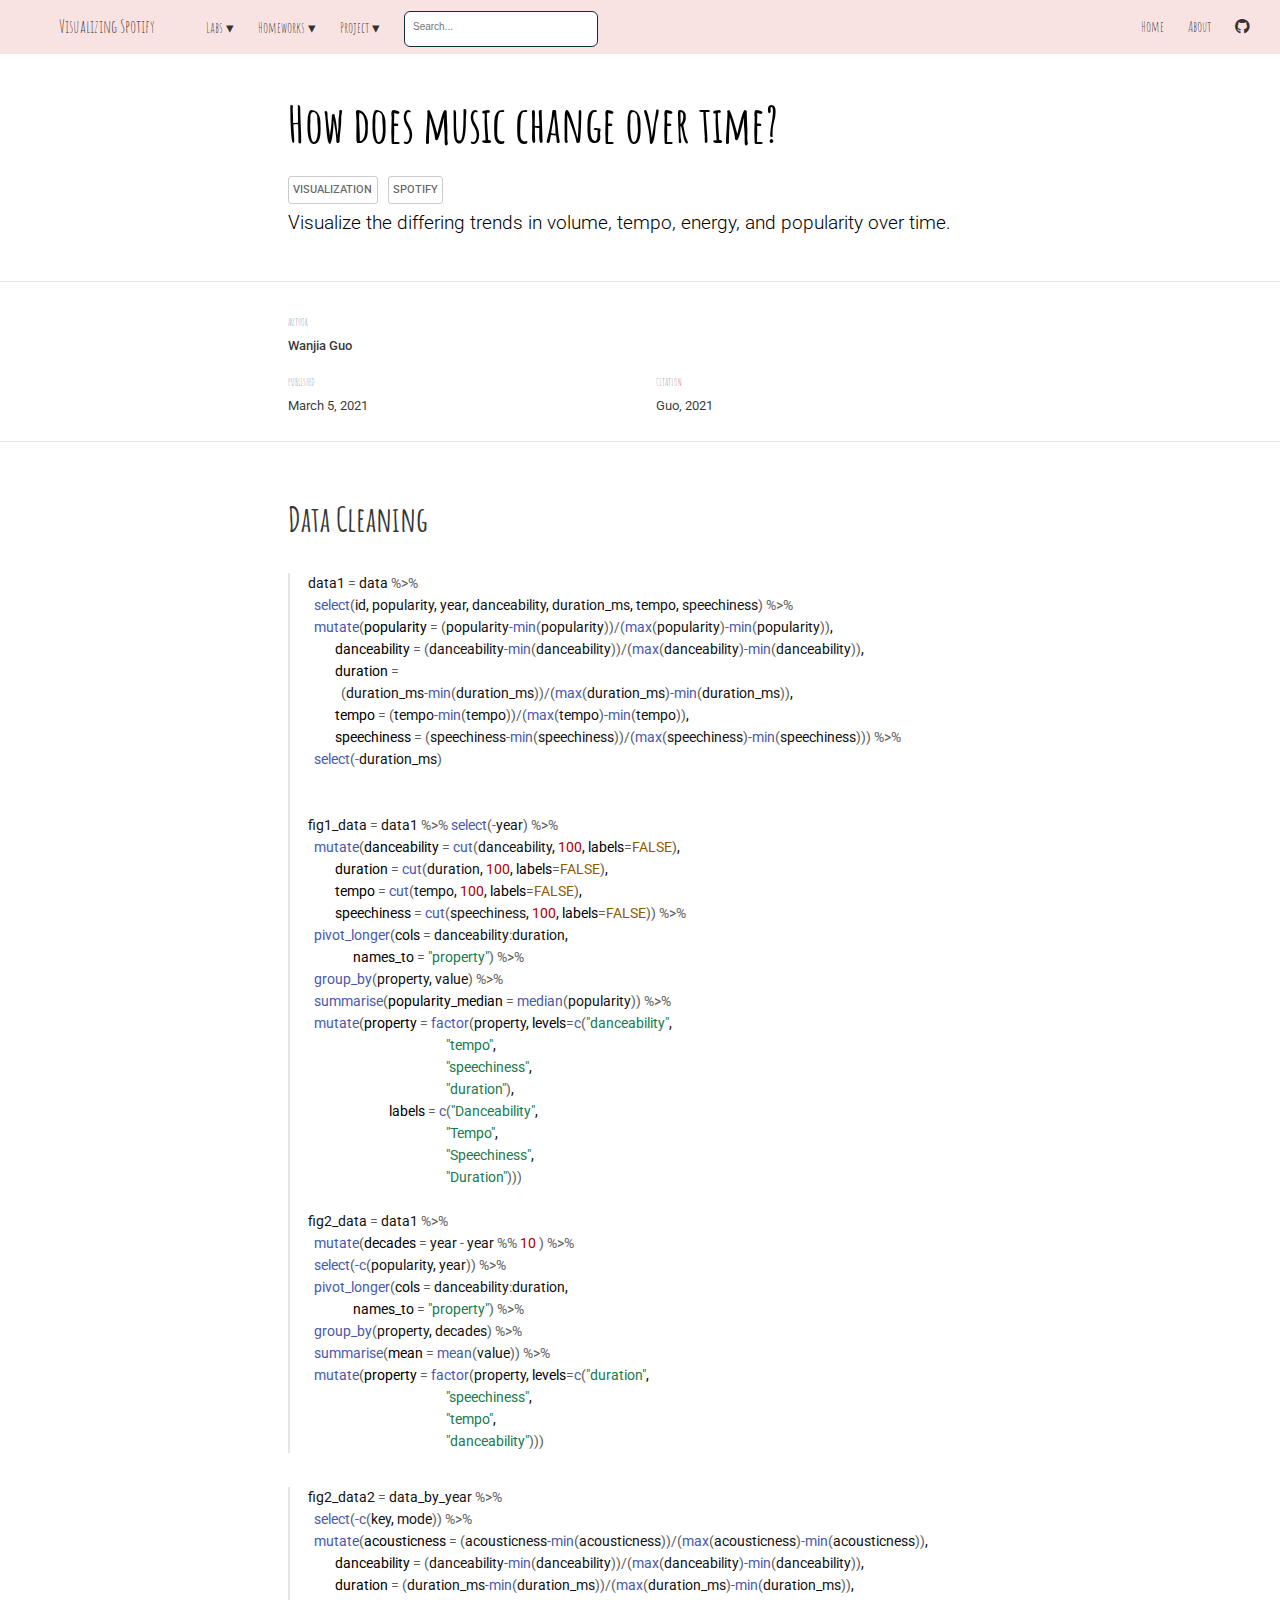
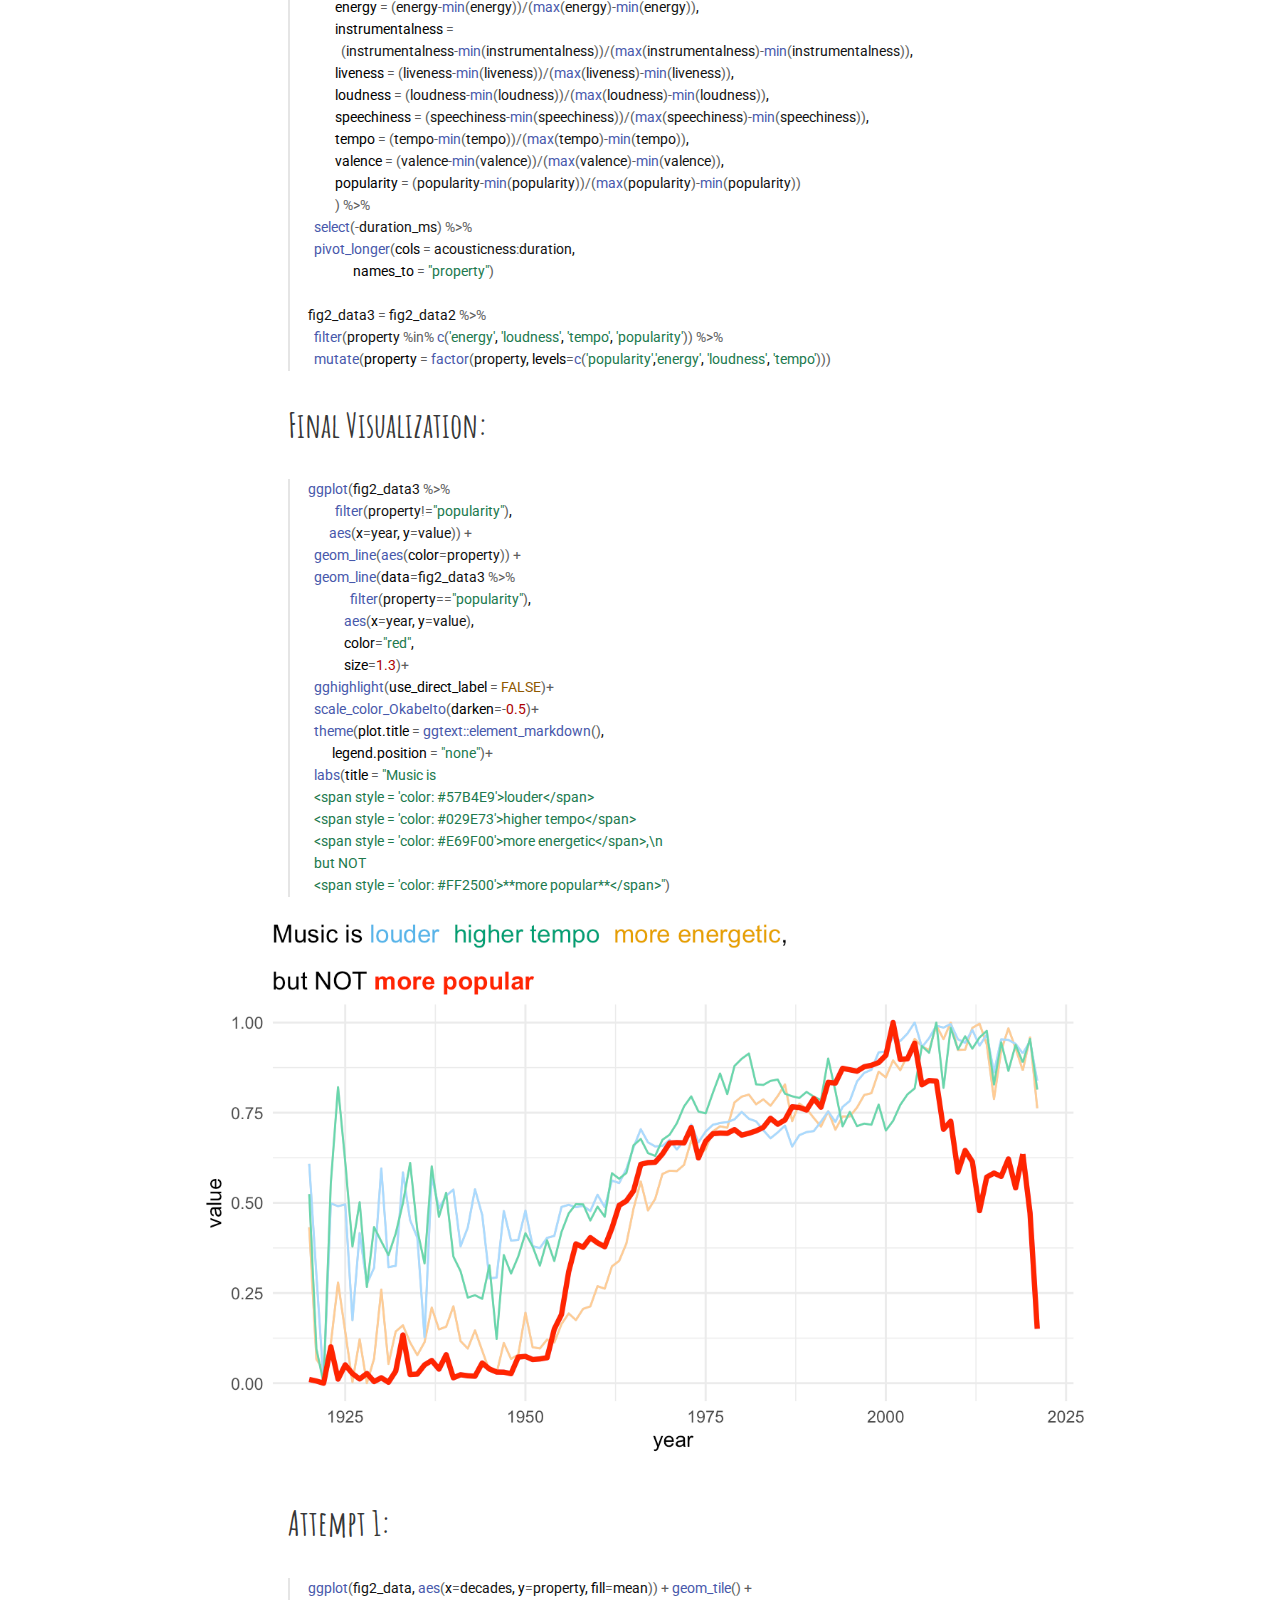
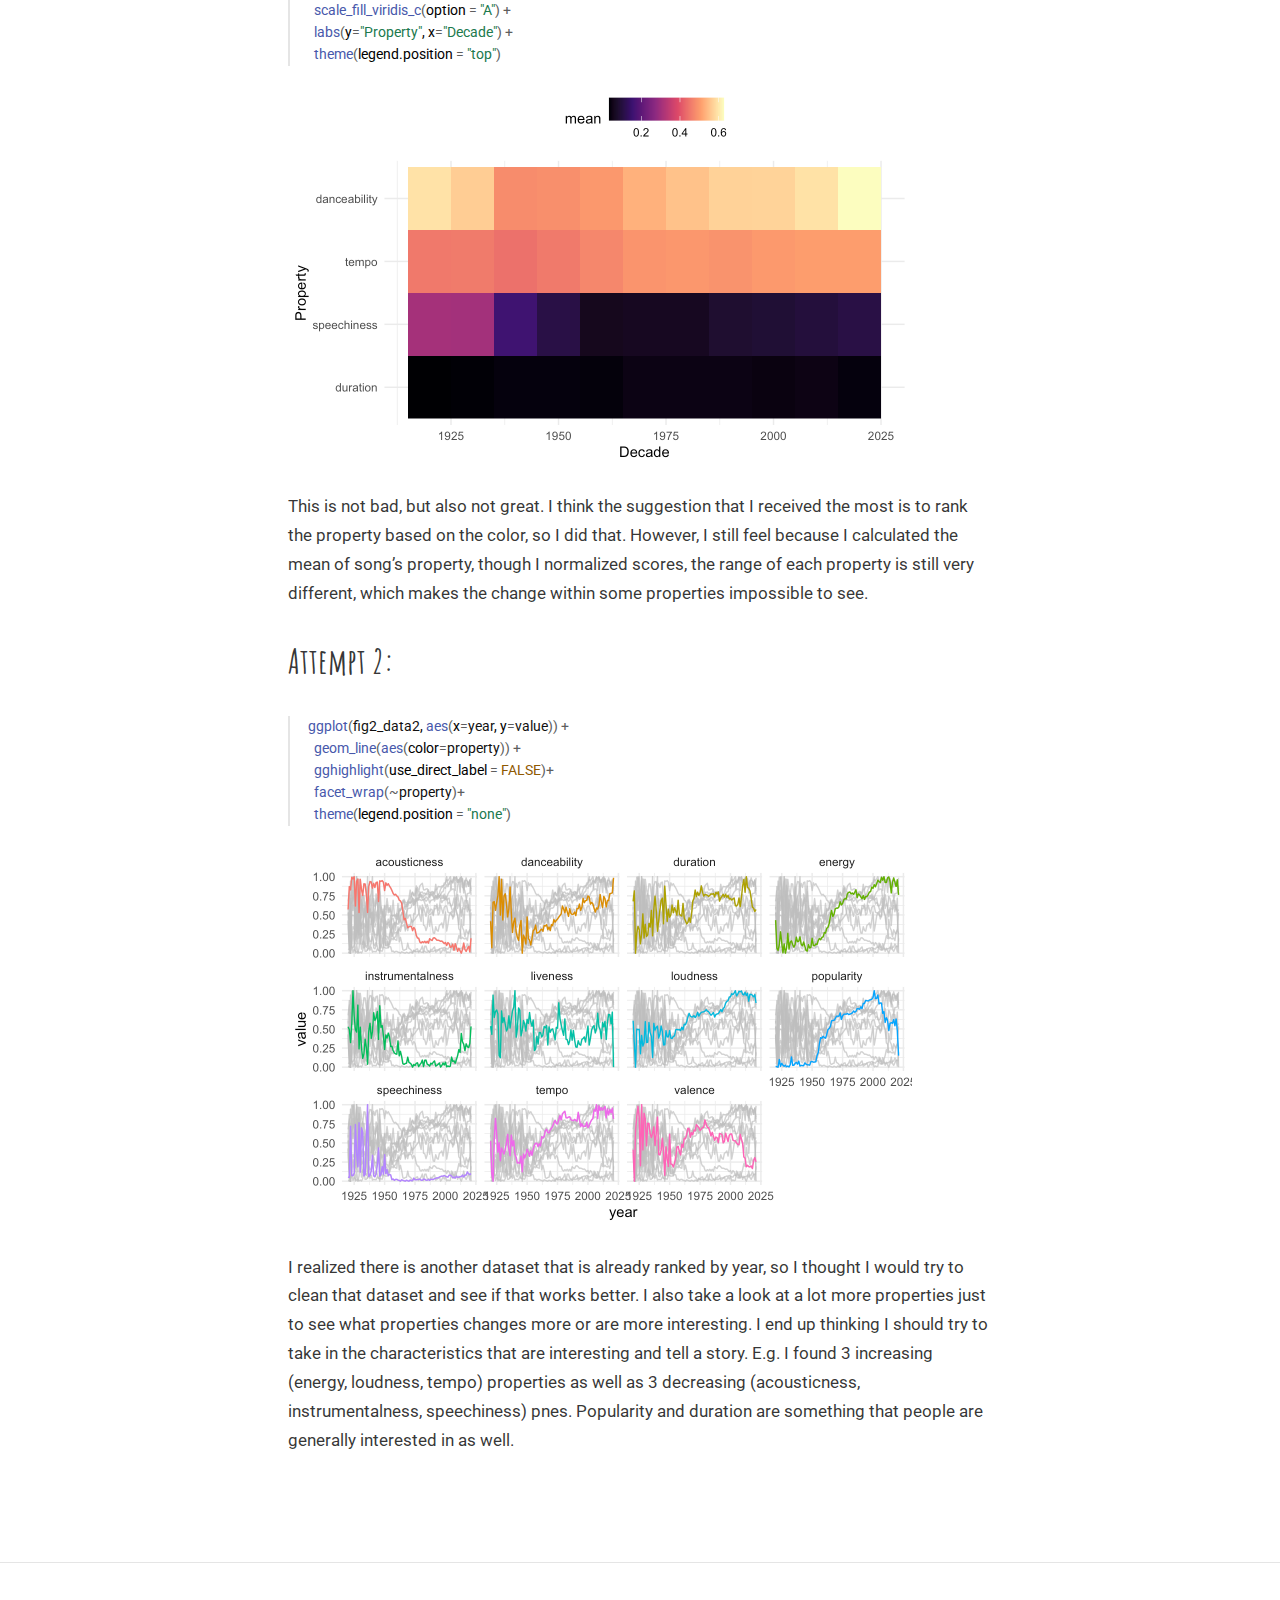
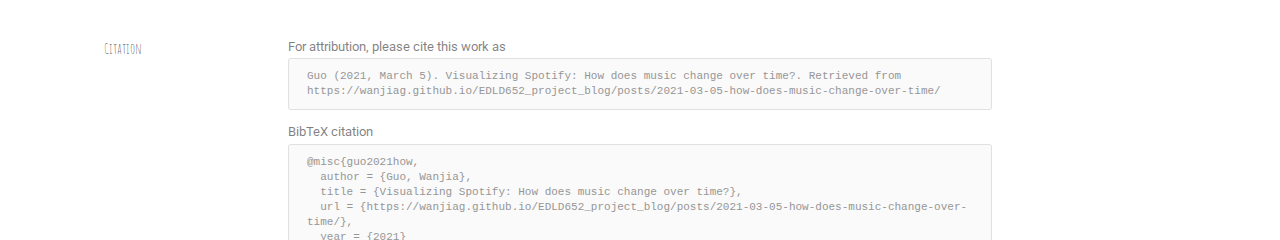
==== commit 09d43c70: "figure 2" ====
--- a/docs/posts/2021-03-05-how-does-music-change-over-time/index.html
+++ b/docs/posts/2021-03-05-how-does-music-change-over-time/index.html
@@ -2536,7 +2536,9 @@
 <h1 id="final-visualization">Final Visualization:</h1>
 <div class="layout-chunk" data-layout="l-body-outset">
 <div class="sourceCode">
-<pre class="sourceCode r"><code class="sourceCode r"><span class='fu'>ggplot</span><span class='op'>(</span><span class='va'>fig2_data3</span>, <span class='fu'><a href='https://ggplot2.tidyverse.org/reference/aes.html'>aes</a></span><span class='op'>(</span>x<span class='op'>=</span><span class='va'>year</span>, y<span class='op'>=</span><span class='va'>value</span><span class='op'>)</span><span class='op'>)</span> <span class='op'>+</span> 
+<pre class="sourceCode r"><code class="sourceCode r"><span class='fu'>ggplot</span><span class='op'>(</span><span class='va'>fig2_data3</span> <span class='op'>%&gt;%</span> 
+         <span class='fu'><a href='https://rdrr.io/r/stats/filter.html'>filter</a></span><span class='op'>(</span><span class='va'>property</span><span class='op'>!=</span><span class='st'>"popularity"</span><span class='op'>)</span>,
+       <span class='fu'><a href='https://ggplot2.tidyverse.org/reference/aes.html'>aes</a></span><span class='op'>(</span>x<span class='op'>=</span><span class='va'>year</span>, y<span class='op'>=</span><span class='va'>value</span><span class='op'>)</span><span class='op'>)</span> <span class='op'>+</span> 
   <span class='fu'>geom_line</span><span class='op'>(</span><span class='fu'><a href='https://ggplot2.tidyverse.org/reference/aes.html'>aes</a></span><span class='op'>(</span>color<span class='op'>=</span><span class='va'>property</span><span class='op'>)</span><span class='op'>)</span> <span class='op'>+</span>
   <span class='fu'>geom_line</span><span class='op'>(</span>data<span class='op'>=</span><span class='va'>fig2_data3</span> <span class='op'>%&gt;%</span> 
               <span class='fu'><a href='https://rdrr.io/r/stats/filter.html'>filter</a></span><span class='op'>(</span><span class='va'>property</span><span class='op'>==</span><span class='st'>"popularity"</span><span class='op'>)</span>, 
@@ -2548,16 +2550,16 @@
   <span class='fu'>theme</span><span class='op'>(</span>plot.title <span class='op'>=</span> <span class='fu'>ggtext</span><span class='fu'>::</span><span class='fu'><a href='https://wilkelab.org/ggtext/reference/element_markdown.html'>element_markdown</a></span><span class='op'>(</span><span class='op'>)</span>,
         legend.position <span class='op'>=</span> <span class='st'>"none"</span><span class='op'>)</span><span class='op'>+</span>
   <span class='fu'>labs</span><span class='op'>(</span>title <span class='op'>=</span> <span class='st'>"Music is 
-  &lt;span style = 'color: #029E73'&gt;louder&lt;/span&gt; 
-  &lt;span style = 'color: #F0E442'&gt;higher tempo&lt;/span&gt; 
-  &lt;span style = 'color: #57B4E9'&gt;more energetic&lt;/span&gt;,\n
+  &lt;span style = 'color: #57B4E9'&gt;louder&lt;/span&gt; 
+  &lt;span style = 'color: #029E73'&gt;higher tempo&lt;/span&gt; 
+  &lt;span style = 'color: #E69F00'&gt;more energetic&lt;/span&gt;,\n
   but NOT
   &lt;span style = 'color: #FF2500'&gt;**more popular**&lt;/span&gt;"</span><span class='op'>)</span>
 </code></pre>
 </div>
 <p><img src="how-does-music-change-over-time_files/figure-html5/unnamed-chunk-3-1.png" width="624" /></p>
 </div>
-<p>legend.position = “none” # Attempt 1:</p>
+<h1 id="attempt-1">Attempt 1:</h1>
 <div class="layout-chunk" data-layout="l-body">
 <div class="sourceCode">
 <pre class="sourceCode r"><code class="sourceCode r"><span class='fu'>ggplot</span><span class='op'>(</span><span class='va'>fig2_data</span>, <span class='fu'><a href='https://ggplot2.tidyverse.org/reference/aes.html'>aes</a></span><span class='op'>(</span>x<span class='op'>=</span><span class='va'>decades</span>, y<span class='op'>=</span><span class='va'>property</span>, fill<span class='op'>=</span><span class='va'>mean</span><span class='op'>)</span><span class='op'>)</span> <span class='op'>+</span> <span class='fu'>geom_tile</span><span class='op'>(</span><span class='op'>)</span> <span class='op'>+</span>
@@ -2581,7 +2583,7 @@
 </div>
 <p><img src="how-does-music-change-over-time_files/figure-html5/unnamed-chunk-5-1.png" width="624" /></p>
 </div>
-<p>I realized there is another dataset that is already ranked by year, so I thought I would try to clean that dataset and see if that works better. I also take a look at a lot more properties just to see what properties changes more or are more interesting. I end up thinking I should try to take in the characteristics that are interesting and make sense. E.g. there are 3 increase (energy, loudness, tempo), but they are kind of inter-related. There are also 3 decrease (acousticness, instrumentalness, speechiness) that might be inter-related. Otherwise, popularity and duration could be interesting as well.</p>
+<p>I realized there is another dataset that is already ranked by year, so I thought I would try to clean that dataset and see if that works better. I also take a look at a lot more properties just to see what properties changes more or are more interesting. I end up thinking I should try to take in the characteristics that are interesting and tell a story. E.g. I found 3 increasing (energy, loudness, tempo) properties as well as 3 decreasing (acousticness, instrumentalness, speechiness) pnes. Popularity and duration are something that people are generally interested in as well.</p>
 <div class="sourceCode" id="cb1"><pre class="sourceCode r distill-force-highlighting-css"><code class="sourceCode r"></code></pre></div>
 <!--radix_placeholder_article_footer-->
 <!--/radix_placeholder_article_footer-->
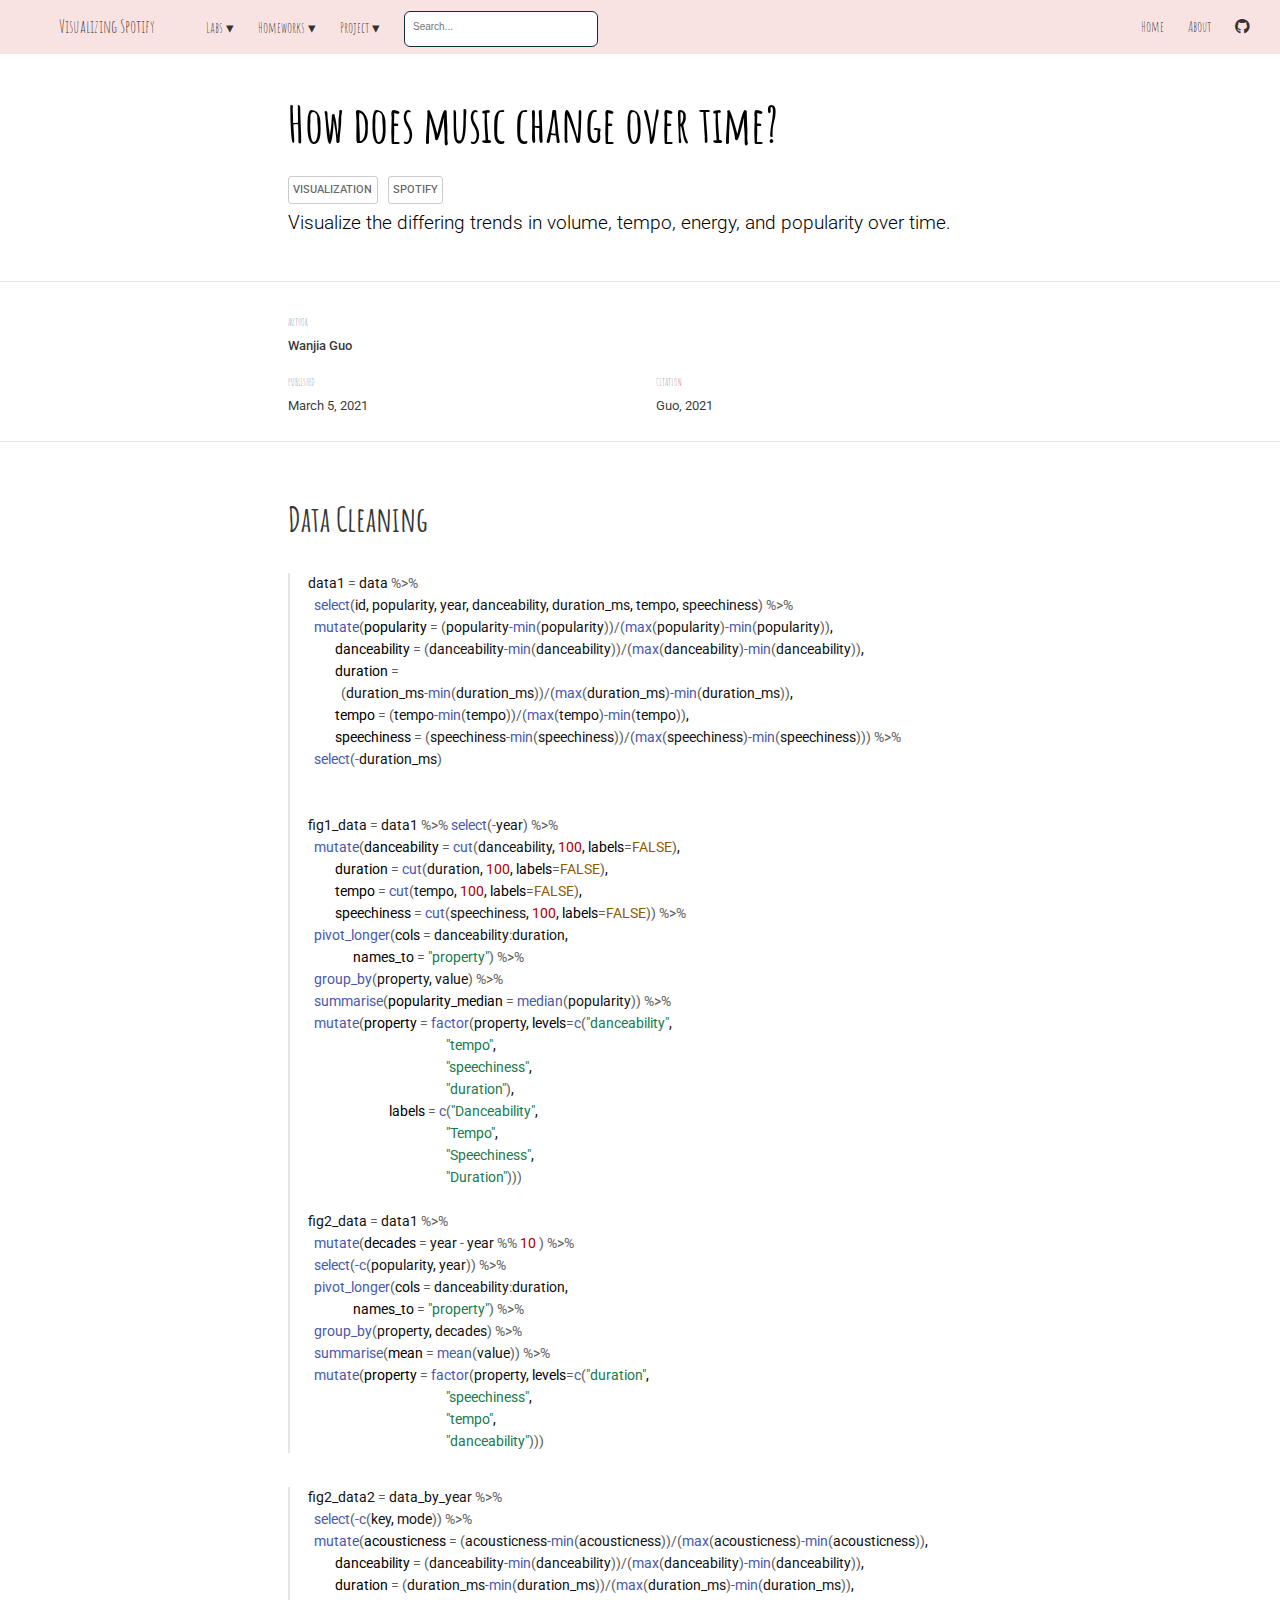
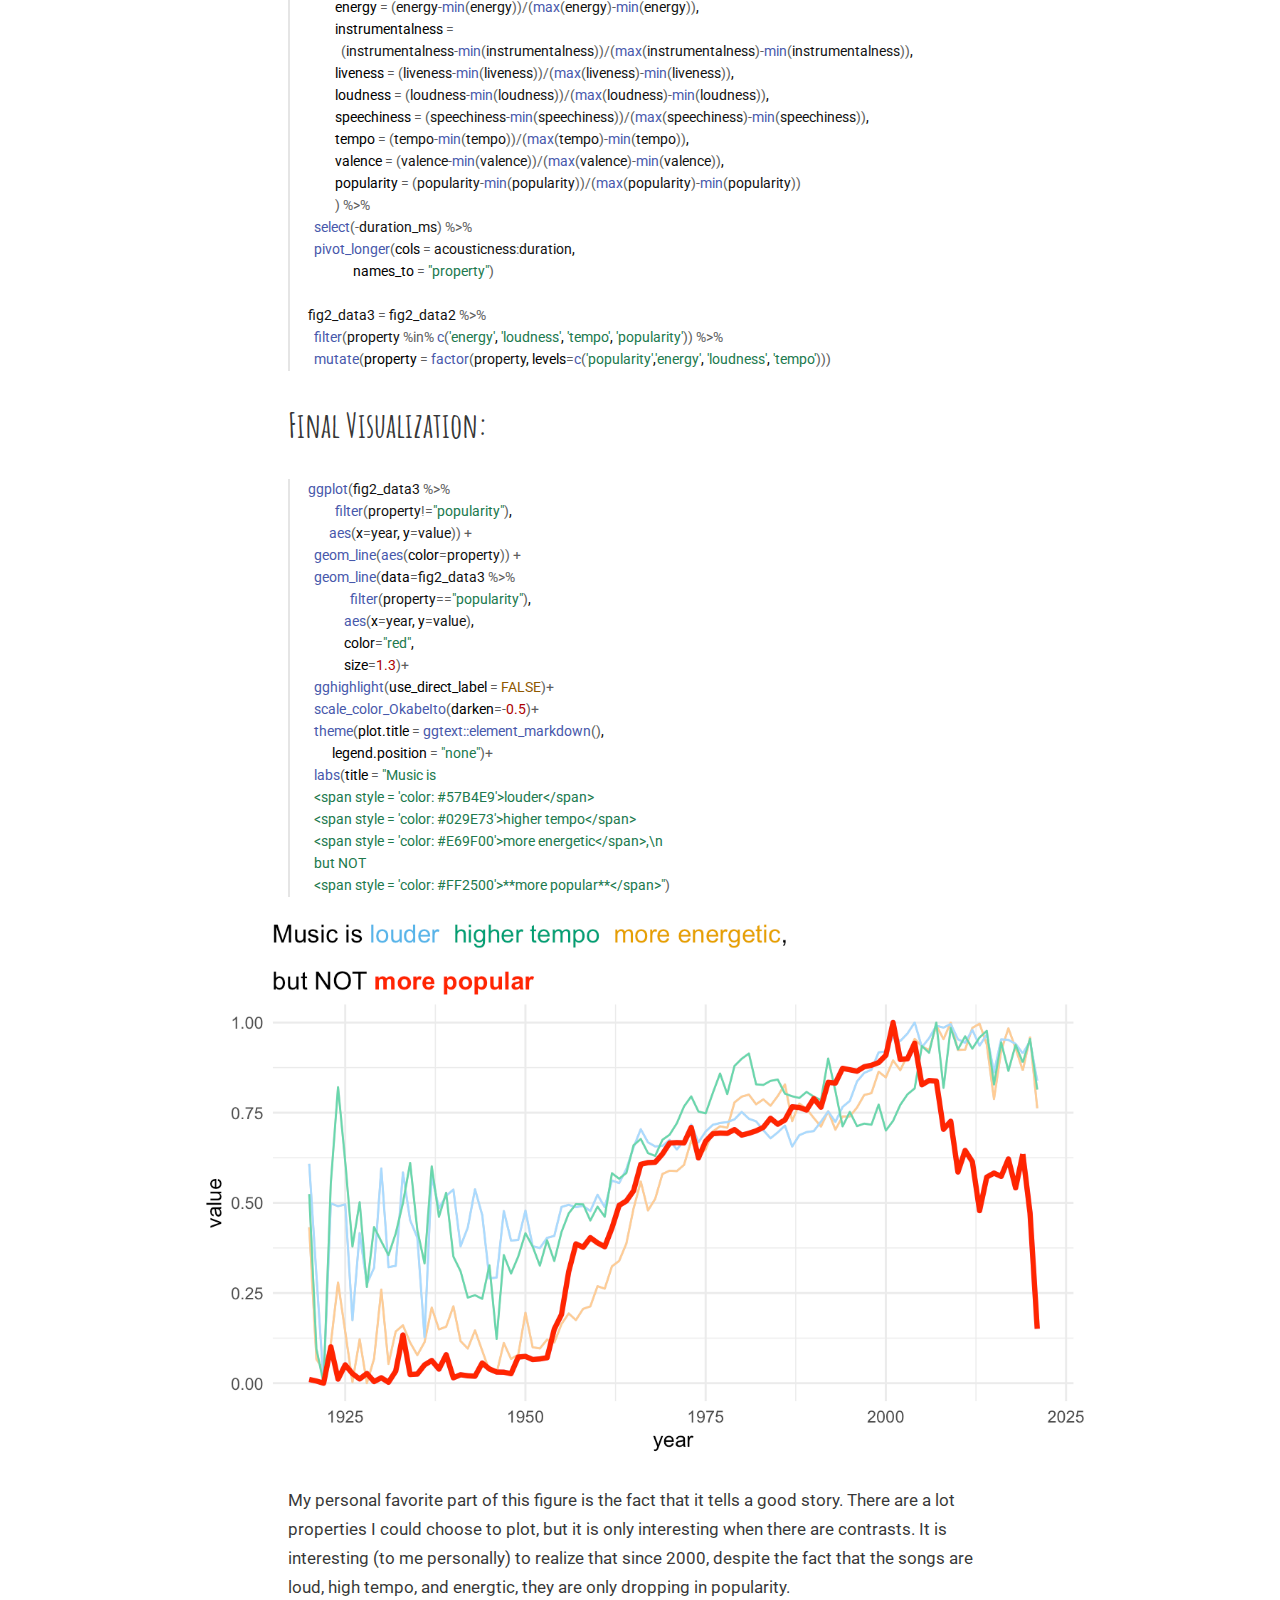
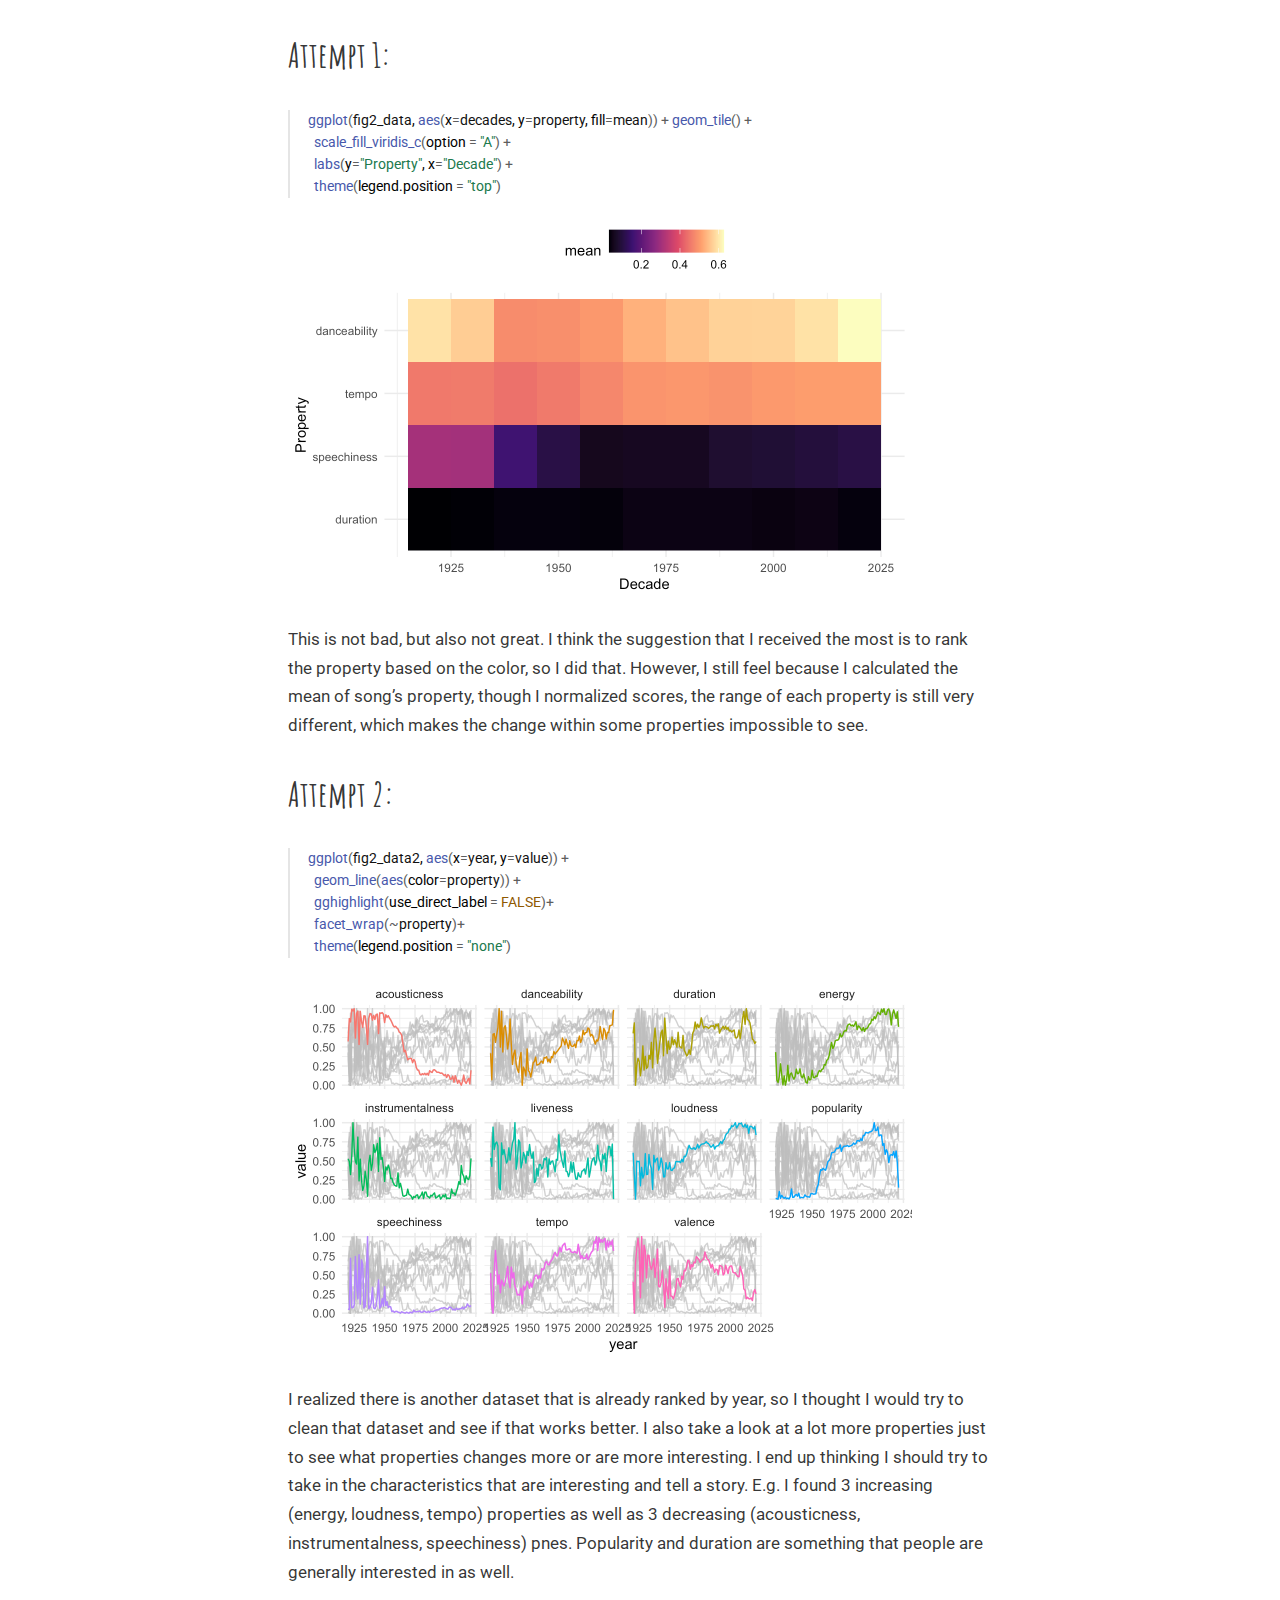
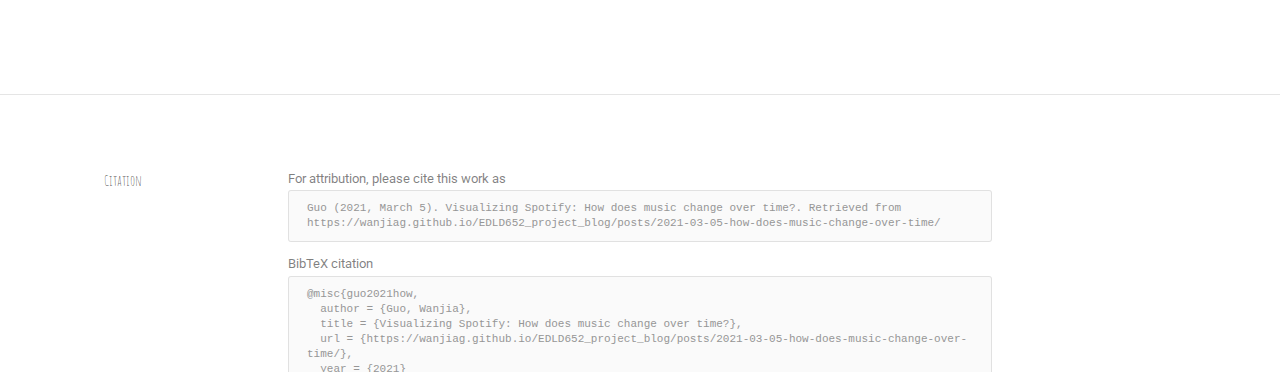
==== commit 2fb59b62: "figure 3" ====
--- a/docs/posts/2021-03-05-how-does-music-change-over-time/index.html
+++ b/docs/posts/2021-03-05-how-does-music-change-over-time/index.html
@@ -2559,6 +2559,7 @@
 </div>
 <p><img src="how-does-music-change-over-time_files/figure-html5/unnamed-chunk-3-1.png" width="624" /></p>
 </div>
+<p>My personal favorite part of this figure is the fact that it tells a good story. There are a lot properties I could choose to plot, but it is only interesting when there are contrasts. It is interesting (to me personally) to realize that since 2000, despite the fact that the songs are loud, high tempo, and energtic, they are only dropping in popularity.</p>
 <h1 id="attempt-1">Attempt 1:</h1>
 <div class="layout-chunk" data-layout="l-body">
 <div class="sourceCode">
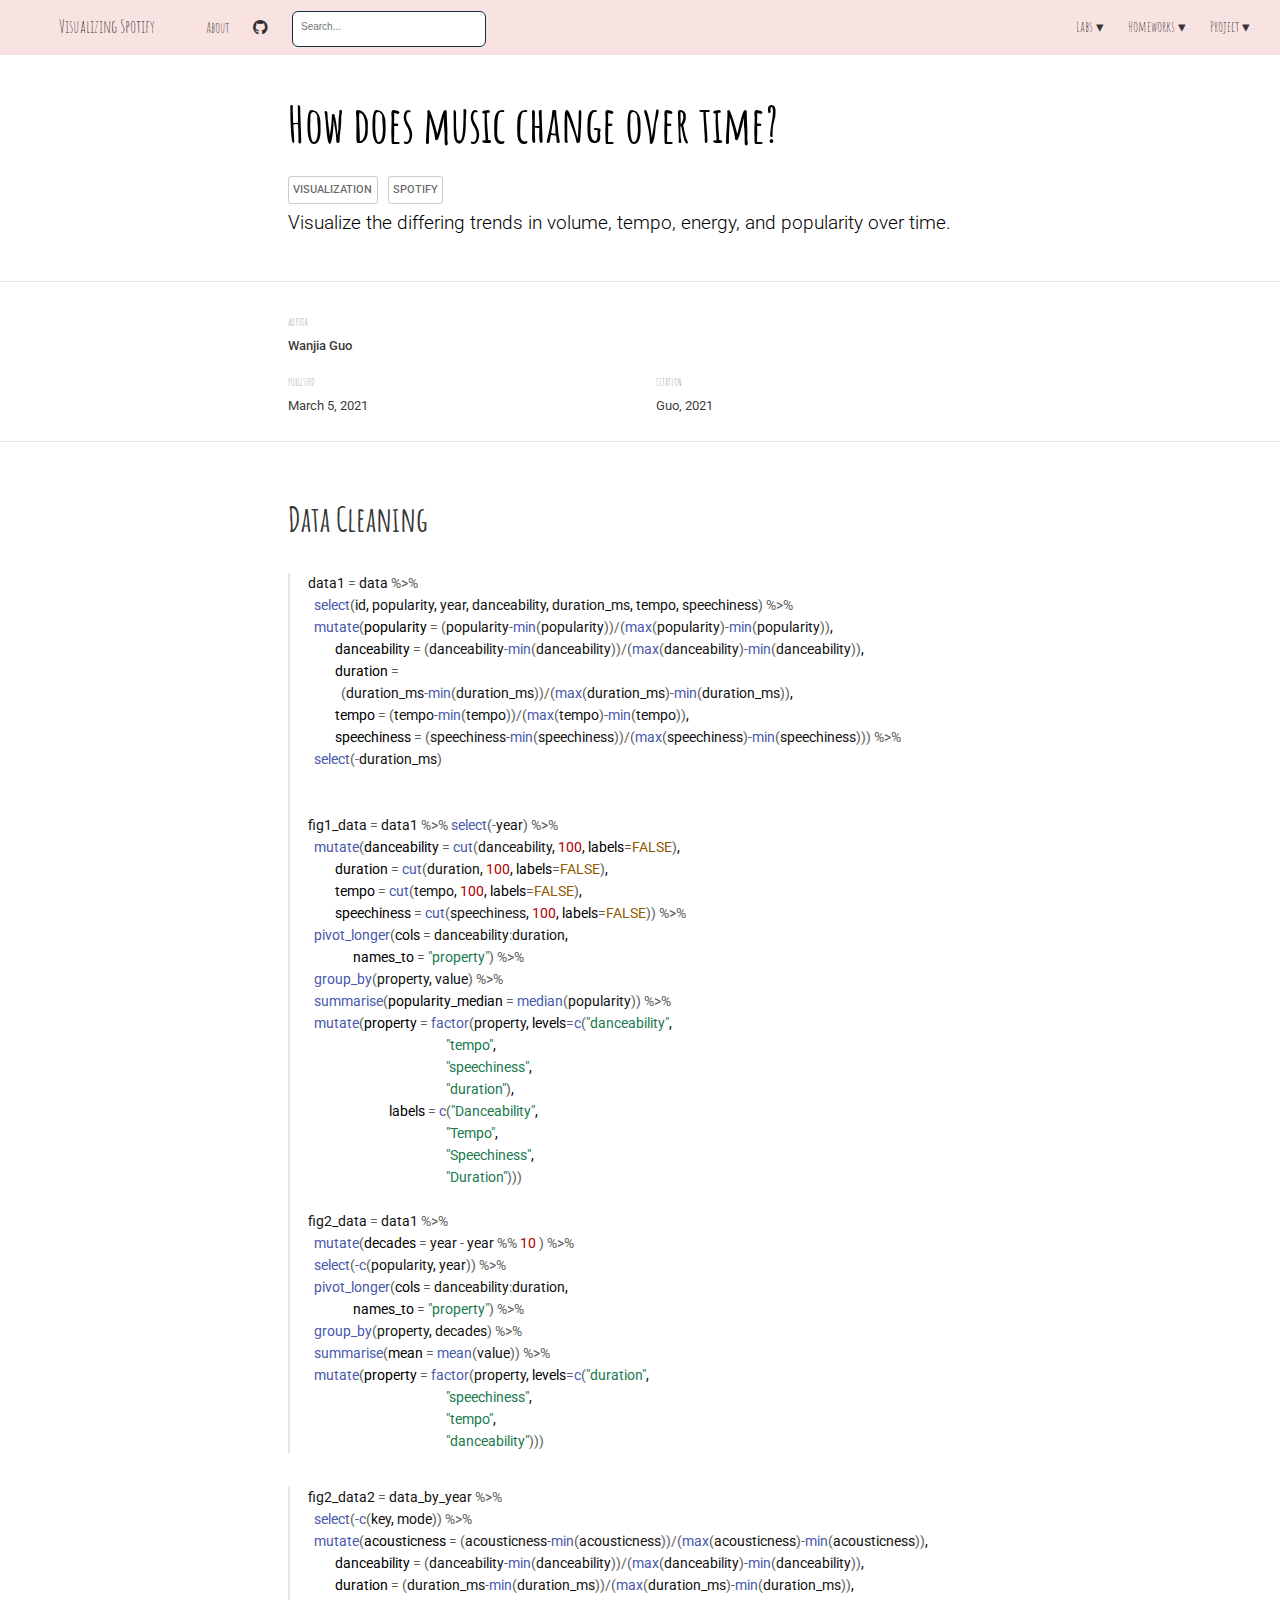
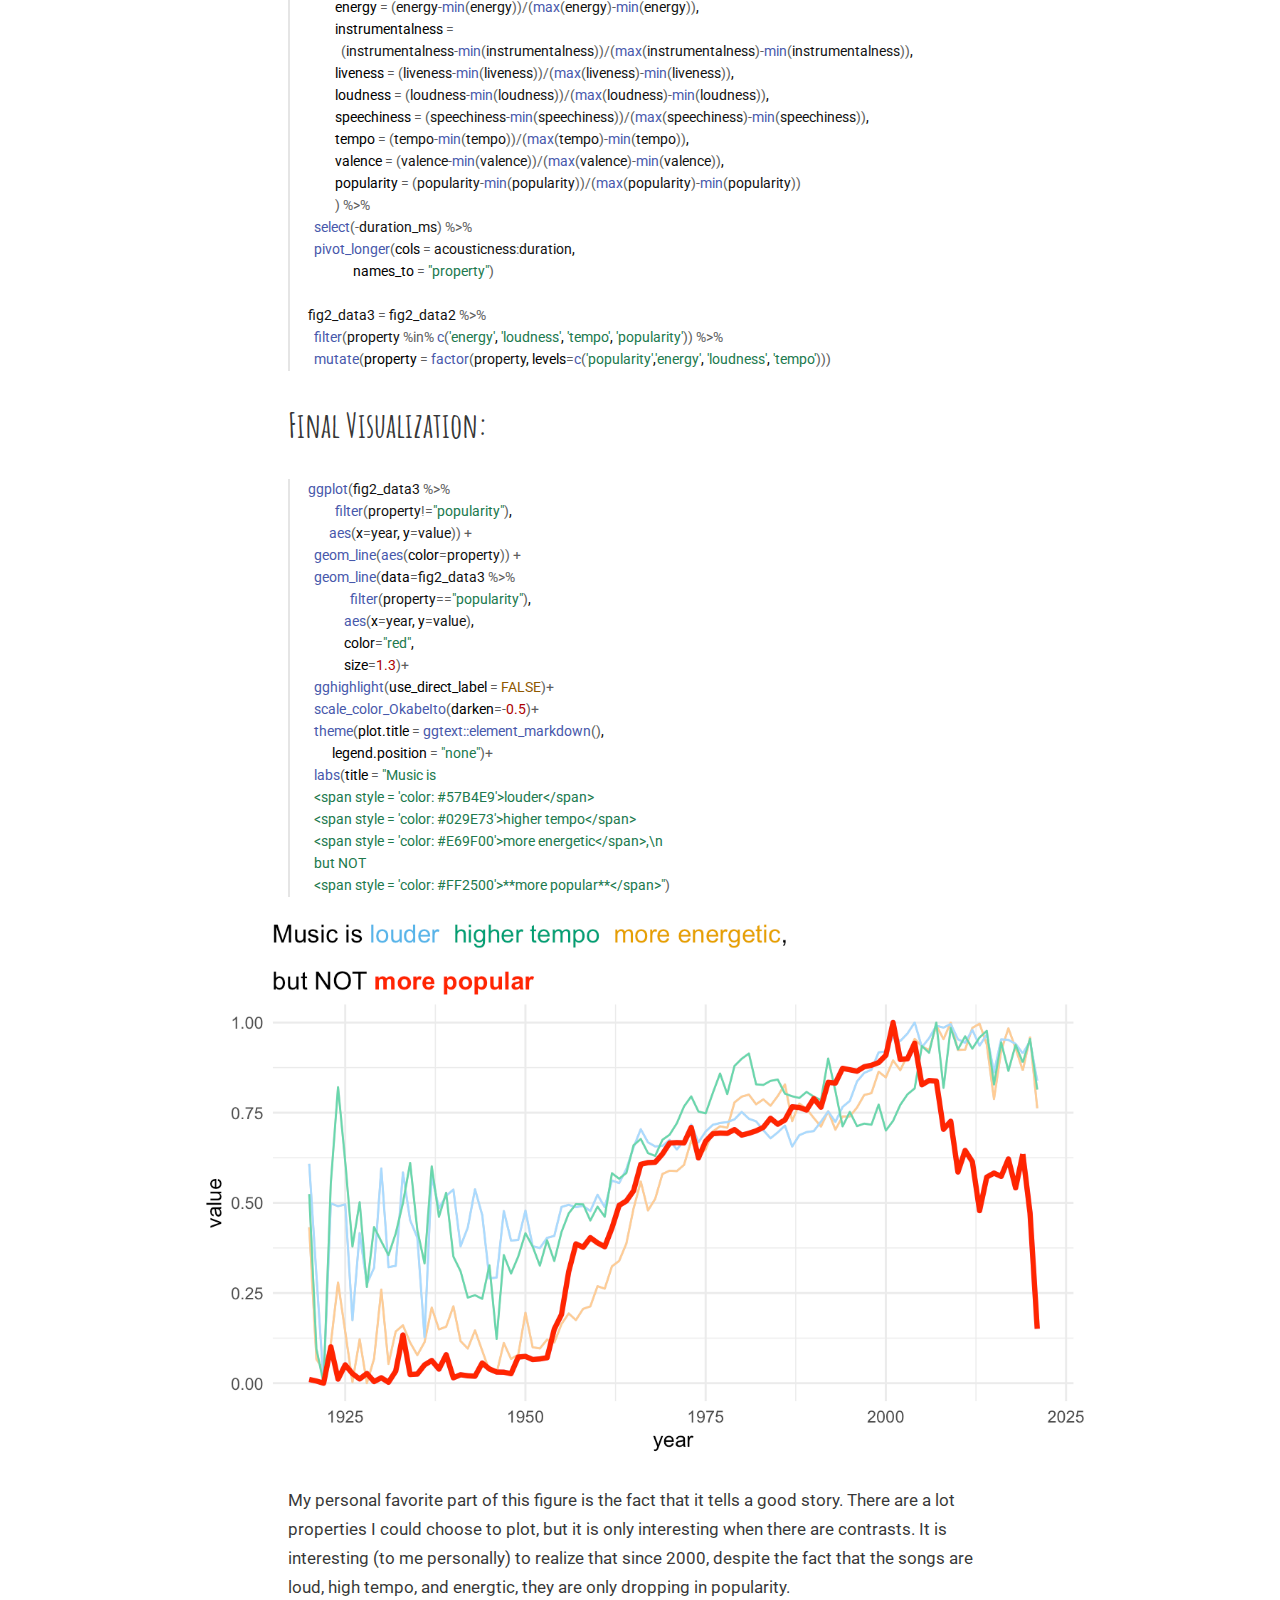
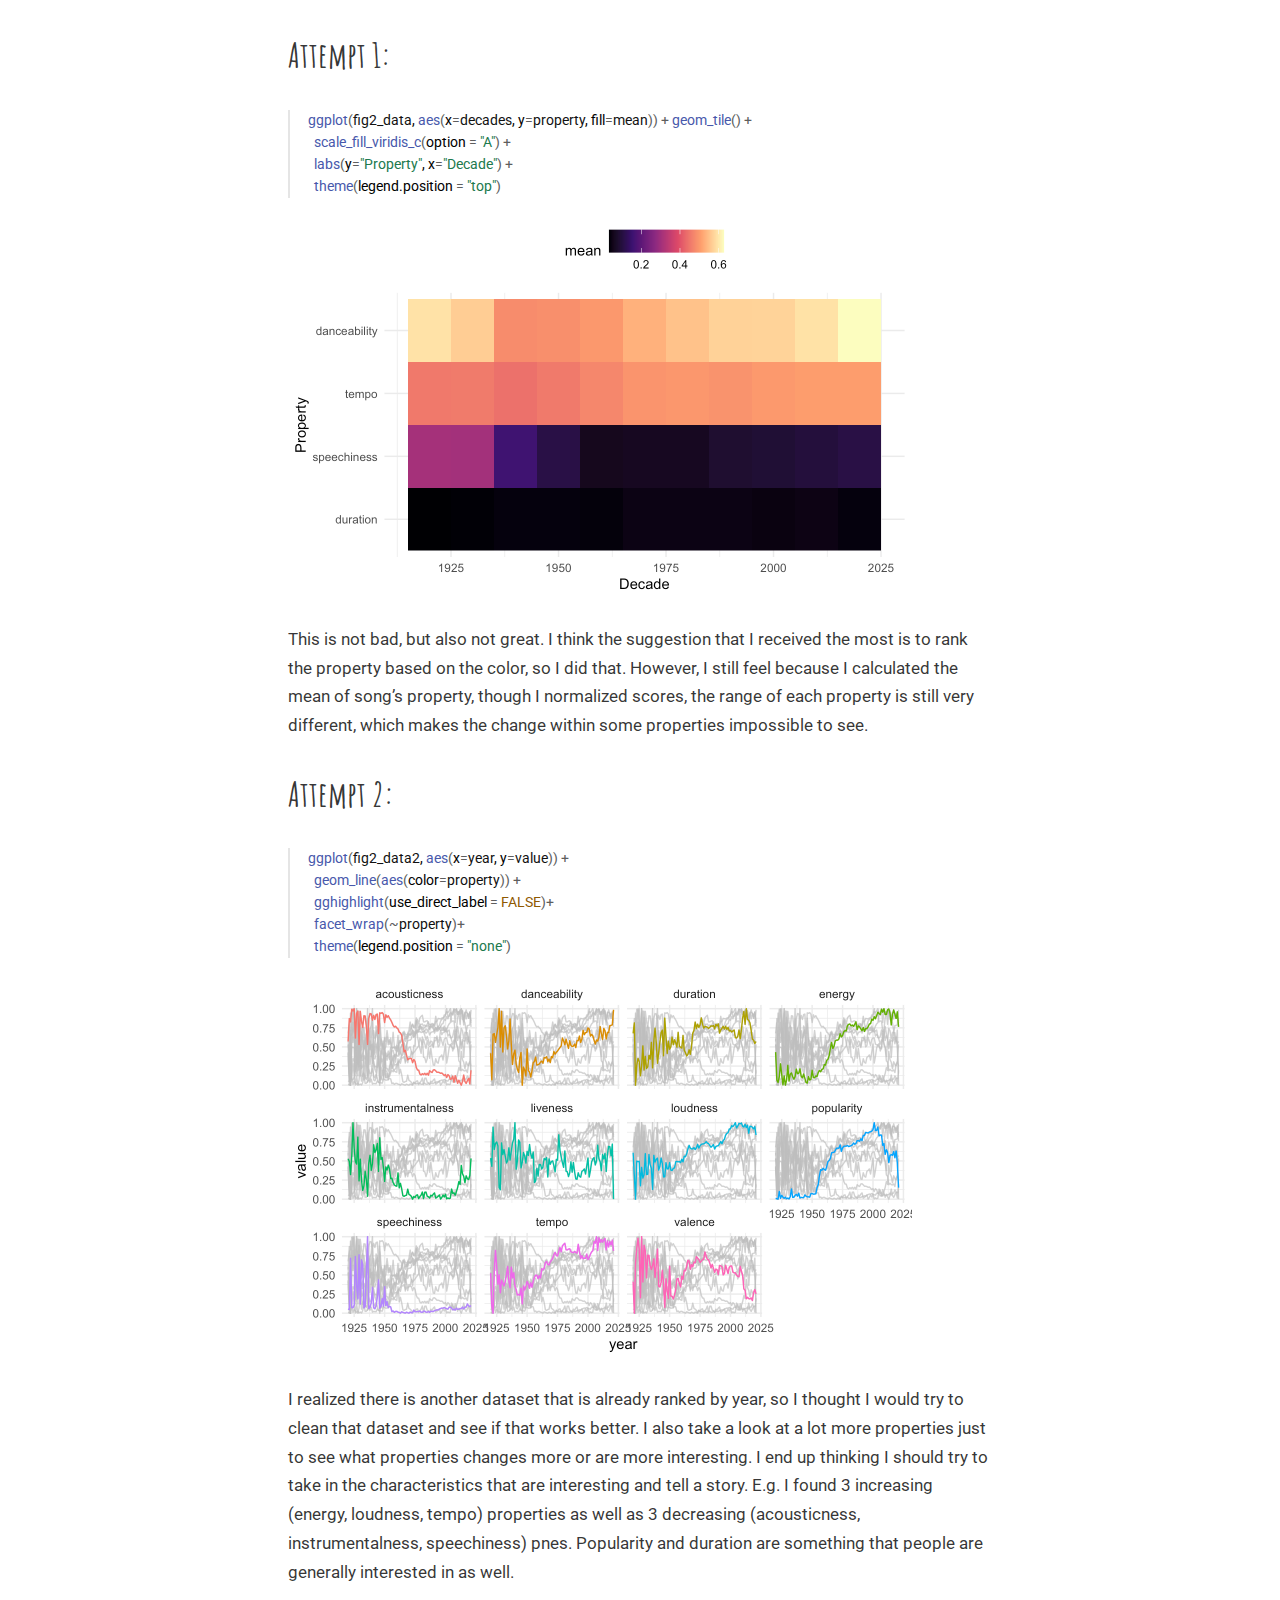
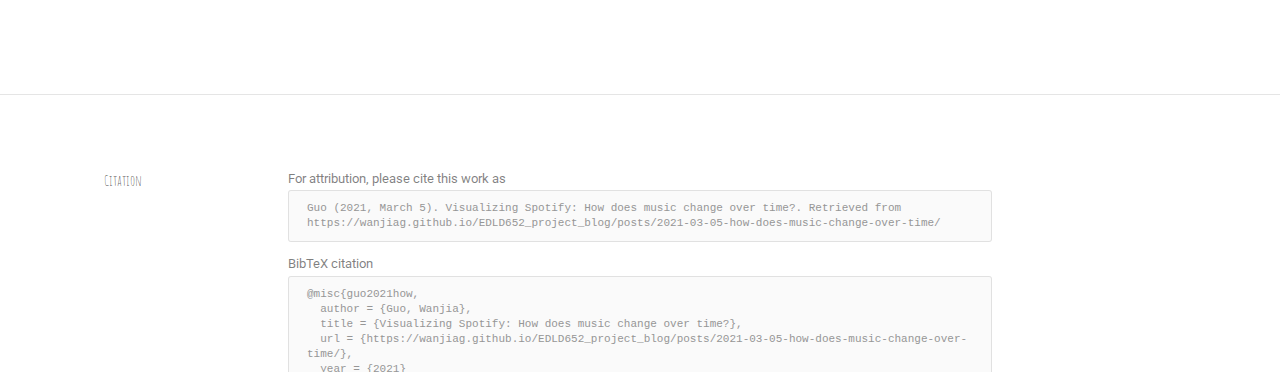
==== commit 7277c0b1: "figure 3" ====
--- a/docs/posts/2021-03-05-how-does-music-change-over-time/index.html
+++ b/docs/posts/2021-03-05-how-does-music-change-over-time/index.html
@@ -2393,6 +2393,13 @@
 <nav class="distill-site-nav distill-site-header">
 <div class="nav-left">
 <a href="../../index.html" class="title">Visualizing Spotify</a>
+<a href="../../about.html">About</a>
+<a href="https://github.com/wanjiag/EDLD652_project_blog">
+<i class="fa fa-github" aria-hidden="true"></i>
+</a>
+<input id="distill-search" class="nav-search hidden" type="text" placeholder="Search..."/>
+</div>
+<div class="nav-right">
 <div class="nav-dropdown">
 <button class="nav-dropbtn">
 Labs
@@ -2426,14 +2433,6 @@
 <a href="https://wanjiag.github.io/EDLD652/project/project_draft.html">Draft</a>
 </div>
 </div>
-<input id="distill-search" class="nav-search hidden" type="text" placeholder="Search..."/>
-</div>
-<div class="nav-right">
-<a href="../../index.html">Home</a>
-<a href="../../about.html">About</a>
-<a href="https://github.com/wanjiag/EDLD652_project_blog">
-<i class="fa fa-github" aria-hidden="true"></i>
-</a>
 <a href="javascript:void(0);" class="nav-toggle">&#9776;</a>
 </div>
 </nav>
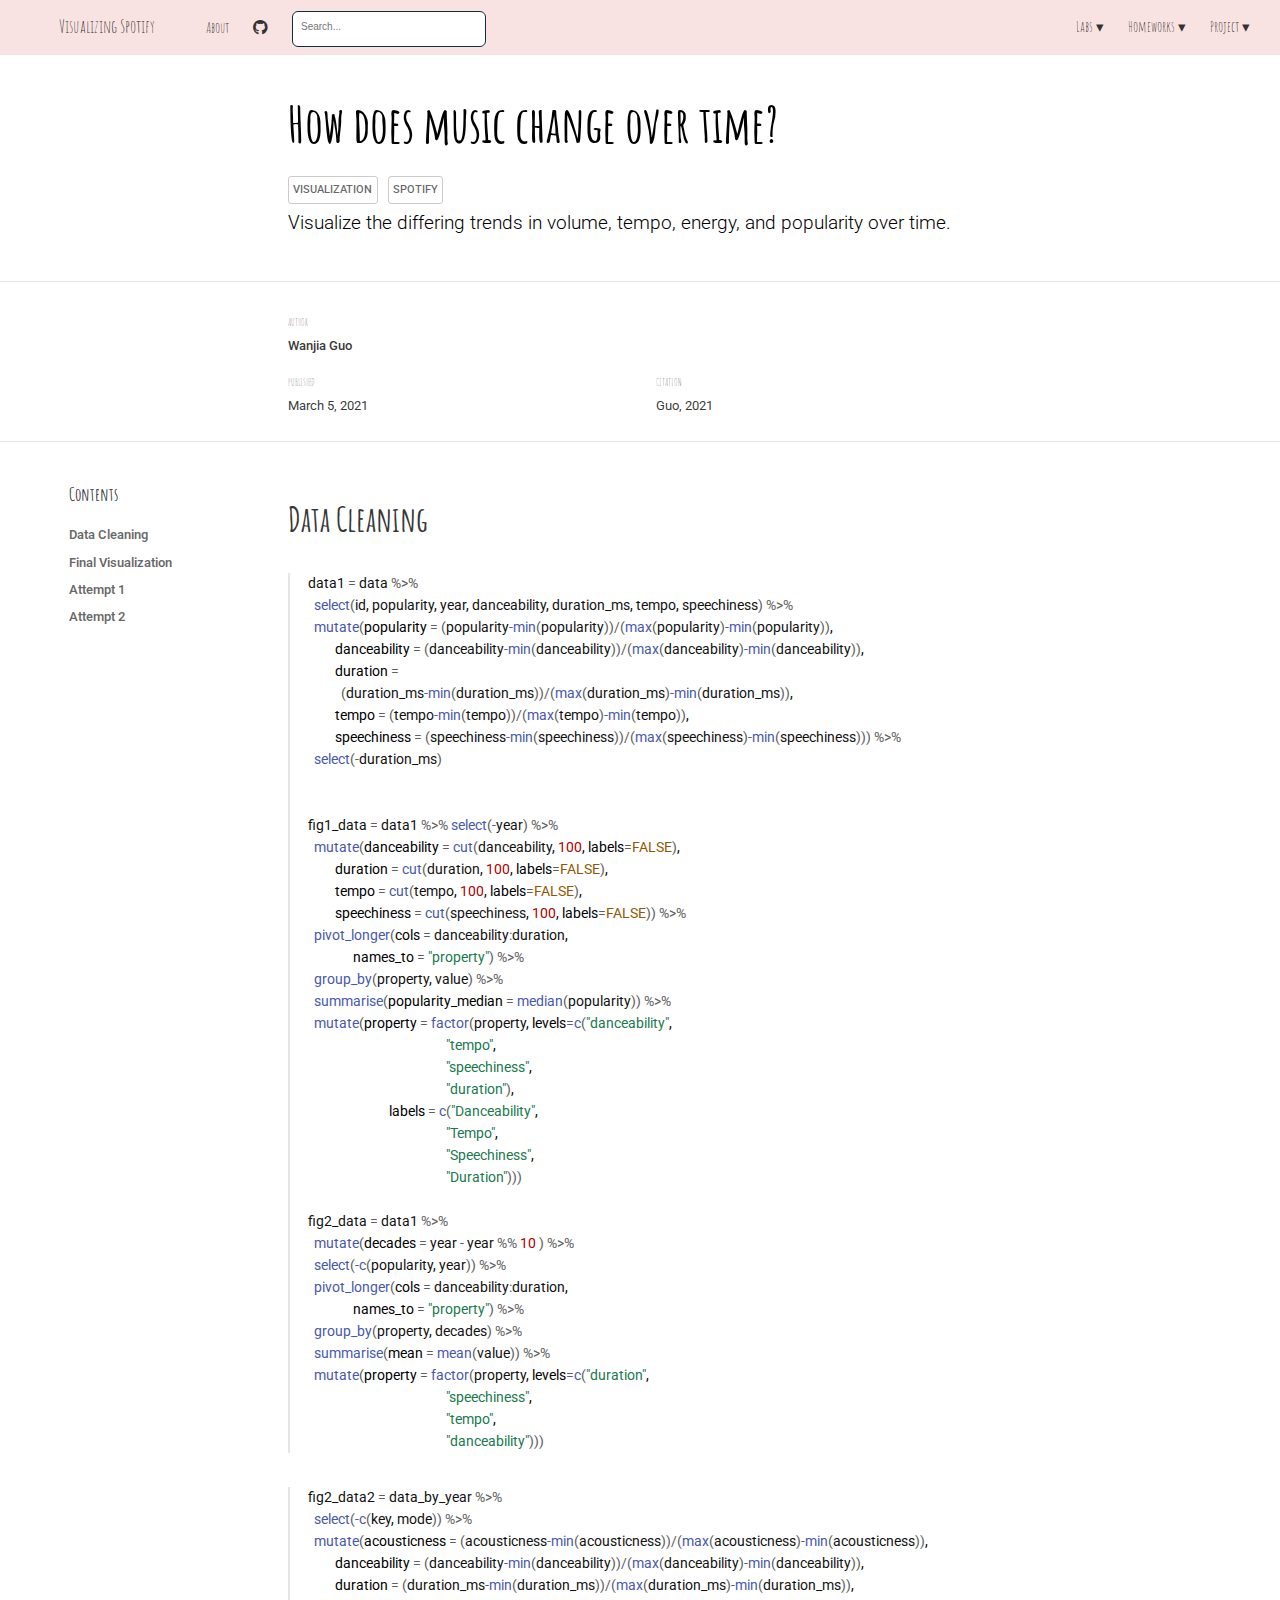
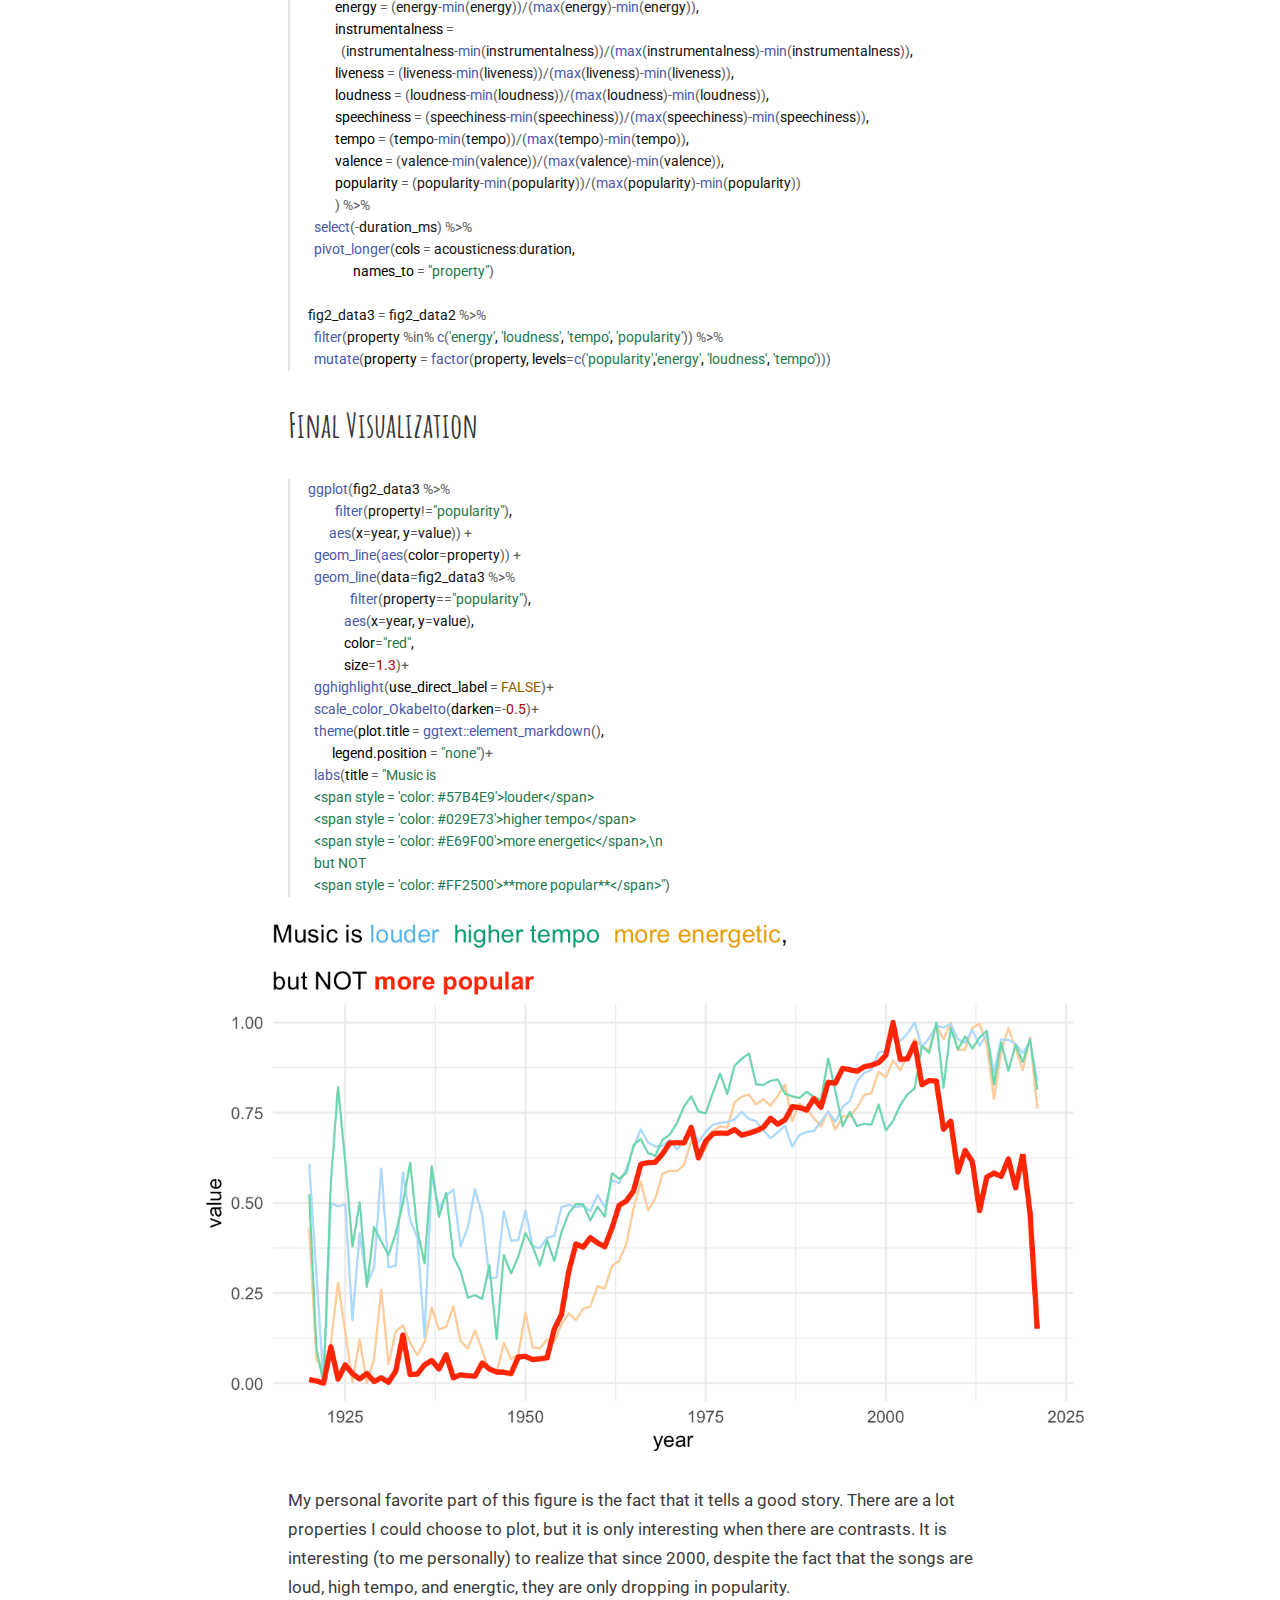
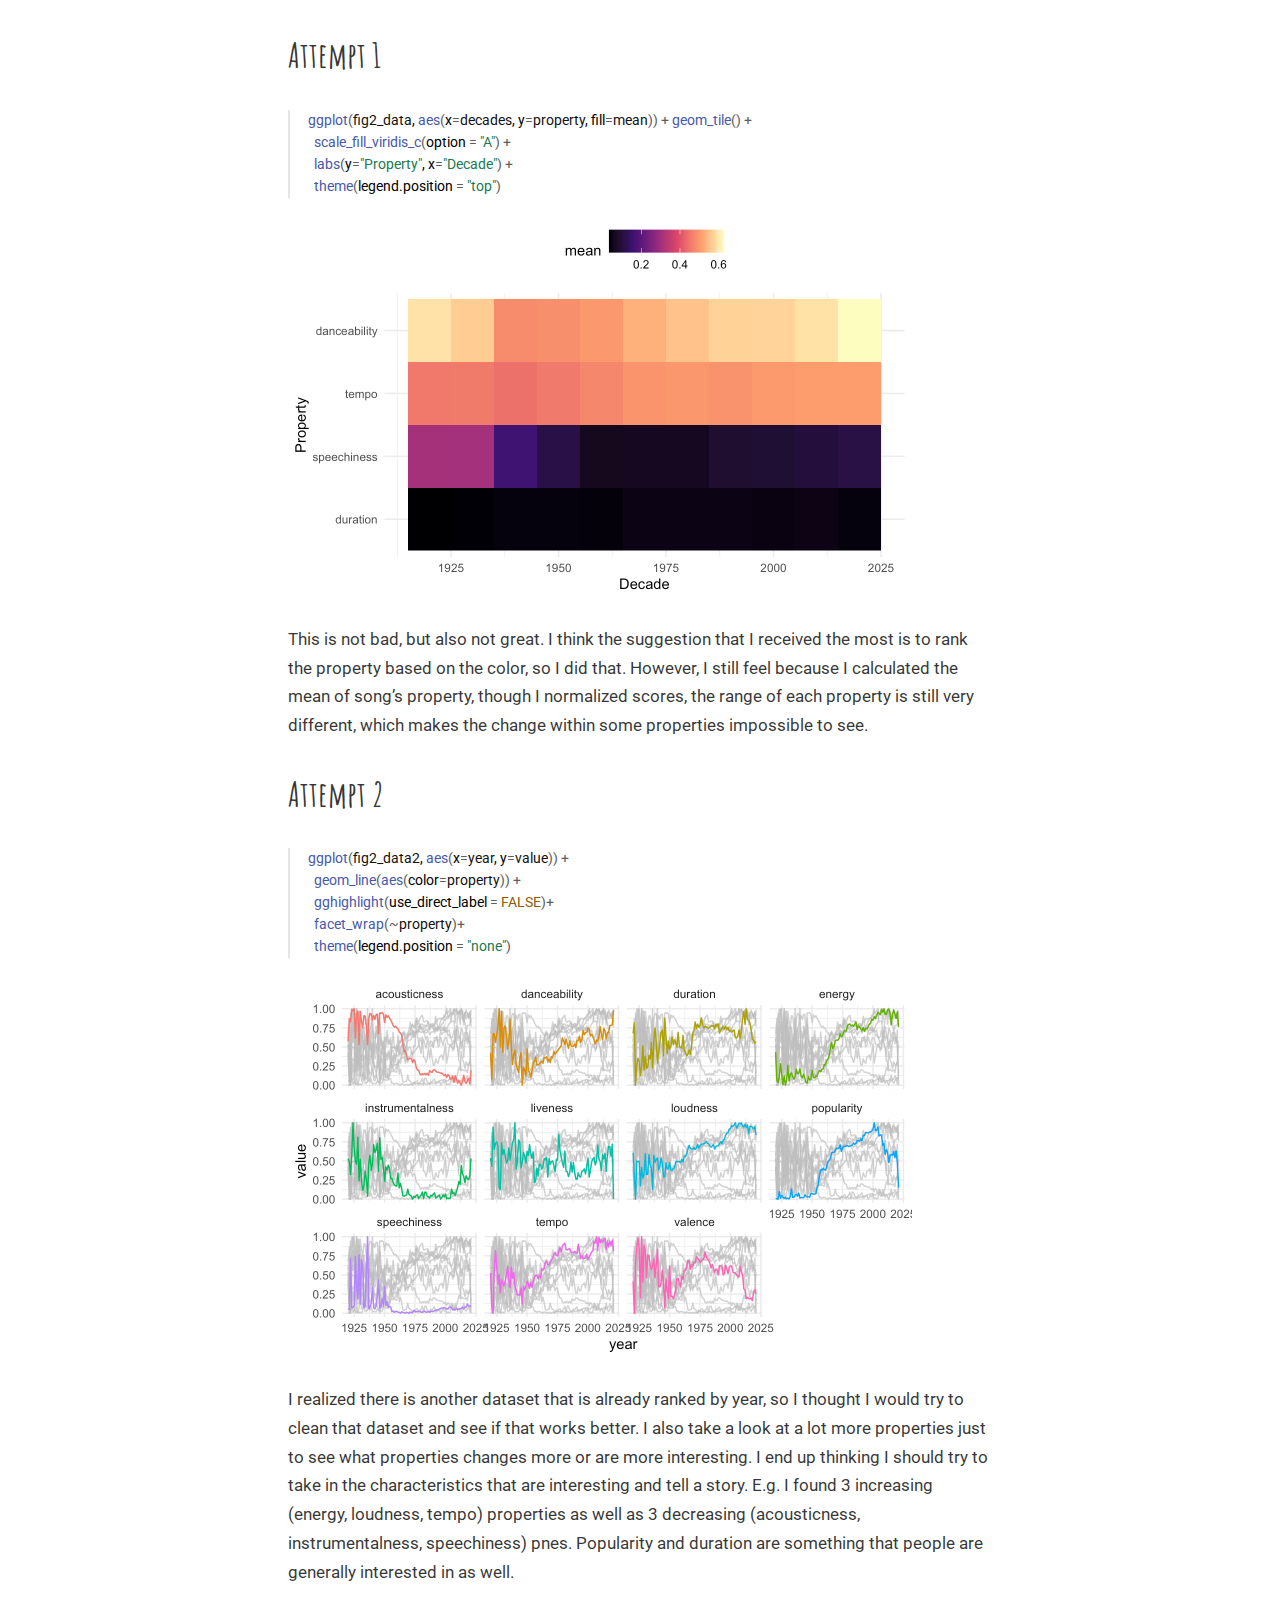
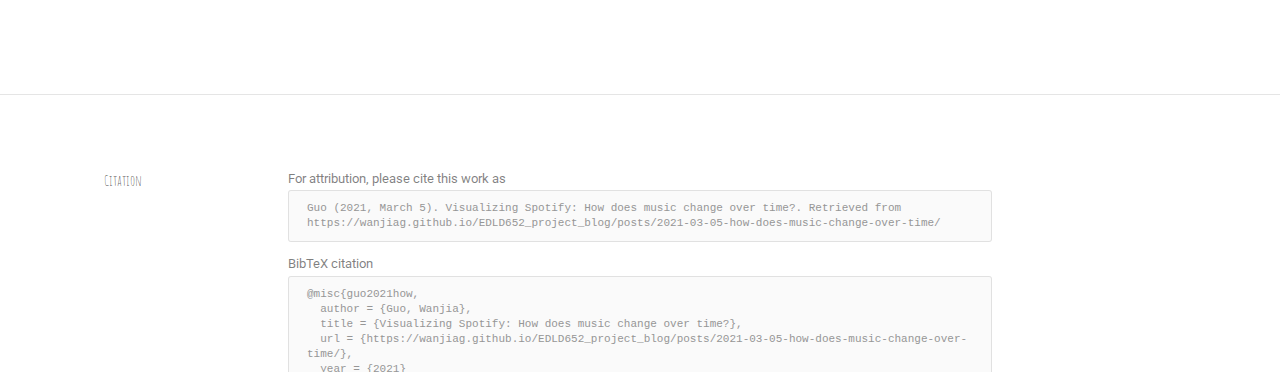
==== commit 436a78eb: "final cal cleaning" ====
--- a/docs/posts/2021-03-05-how-does-music-change-over-time/index.html
+++ b/docs/posts/2021-03-05-how-does-music-change-over-time/index.html
@@ -100,7 +100,7 @@
 <meta property="og:type" content="article"/>
 <meta property="og:description" content="Visualize the differing trends in volume, tempo, energy, and popularity over time."/>
 <meta property="og:url" content="https://wanjiag.github.io/EDLD652_project_blog/posts/2021-03-05-how-does-music-change-over-time/"/>
-<meta property="og:image" content="https://wanjiag.github.io/EDLD652_project_blog/posts/2021-03-05-how-does-music-change-over-time/how-does-music-change-over-time_files/figure-html5/unnamed-chunk-3-1.png"/>
+<meta property="og:image" content="https://wanjiag.github.io/EDLD652_project_blog/posts/2021-03-05-how-does-music-change-over-time/how-does-music-change-over-time_files/figure-html5/unnamed-chunk-1-1.png"/>
 <meta property="og:image:width" content="1248"/>
 <meta property="og:image:height" content="768"/>
 <meta property="og:locale" content="en_US"/>
@@ -111,7 +111,7 @@
 <meta property="twitter:title" content="Visualizing Spotify: How does music change over time?"/>
 <meta property="twitter:description" content="Visualize the differing trends in volume, tempo, energy, and popularity over time."/>
 <meta property="twitter:url" content="https://wanjiag.github.io/EDLD652_project_blog/posts/2021-03-05-how-does-music-change-over-time/"/>
-<meta property="twitter:image" content="https://wanjiag.github.io/EDLD652_project_blog/posts/2021-03-05-how-does-music-change-over-time/how-does-music-change-over-time_files/figure-html5/unnamed-chunk-3-1.png"/>
+<meta property="twitter:image" content="https://wanjiag.github.io/EDLD652_project_blog/posts/2021-03-05-how-does-music-change-over-time/how-does-music-change-over-time_files/figure-html5/unnamed-chunk-1-1.png"/>
 <meta property="twitter:image:width" content="1248"/>
 <meta property="twitter:image:height" content="768"/>
 
@@ -125,12 +125,12 @@
   <!--radix_placeholder_rmarkdown_metadata-->
 
 <script type="text/json" id="radix-rmarkdown-metadata">
-{"type":"list","attributes":{"names":{"type":"character","attributes":{},"value":["title","description","author","date","categories","output","citation_url","canonical_url"]}},"value":[{"type":"character","attributes":{},"value":["How does music change over time?"]},{"type":"character","attributes":{},"value":["Visualize the differing trends in volume, tempo, energy, and popularity over time."]},{"type":"list","attributes":{},"value":[{"type":"list","attributes":{"names":{"type":"character","attributes":{},"value":["name","url"]}},"value":[{"type":"character","attributes":{},"value":["Wanjia Guo"]},{"type":"character","attributes":{},"value":["https://wanjiag.github.io/"]}]}]},{"type":"character","attributes":{},"value":["03-05-2021"]},{"type":"character","attributes":{},"value":["visualization","spotify"]},{"type":"list","attributes":{"names":{"type":"character","attributes":{},"value":["distill::distill_article"]}},"value":[{"type":"list","attributes":{"names":{"type":"character","attributes":{},"value":["self_contained"]}},"value":[{"type":"logical","attributes":{},"value":[false]}]}]},{"type":"character","attributes":{},"value":["https://wanjiag.github.io/EDLD652_project_blog/posts/2021-03-05-how-does-music-change-over-time/"]},{"type":"character","attributes":{},"value":["https://wanjiag.github.io/EDLD652_project_blog/posts/2021-03-05-how-does-music-change-over-time/"]}]}
+{"type":"list","attributes":{"names":{"type":"character","attributes":{},"value":["title","description","author","date","categories","output","citation_url","canonical_url"]}},"value":[{"type":"character","attributes":{},"value":["How does music change over time?"]},{"type":"character","attributes":{},"value":["Visualize the differing trends in volume, tempo, energy, and popularity over time."]},{"type":"list","attributes":{},"value":[{"type":"list","attributes":{"names":{"type":"character","attributes":{},"value":["name","url"]}},"value":[{"type":"character","attributes":{},"value":["Wanjia Guo"]},{"type":"character","attributes":{},"value":["https://wanjiag.github.io/"]}]}]},{"type":"character","attributes":{},"value":["03-05-2021"]},{"type":"character","attributes":{},"value":["visualization","spotify"]},{"type":"list","attributes":{"names":{"type":"character","attributes":{},"value":["distill::distill_article"]}},"value":[{"type":"list","attributes":{"names":{"type":"character","attributes":{},"value":["toc","self_contained"]}},"value":[{"type":"logical","attributes":{},"value":[true]},{"type":"logical","attributes":{},"value":[false]}]}]},{"type":"character","attributes":{},"value":["https://wanjiag.github.io/EDLD652_project_blog/posts/2021-03-05-how-does-music-change-over-time/"]},{"type":"character","attributes":{},"value":["https://wanjiag.github.io/EDLD652_project_blog/posts/2021-03-05-how-does-music-change-over-time/"]}]}
 </script>
 <!--/radix_placeholder_rmarkdown_metadata-->
   
   <script type="text/json" id="radix-resource-manifest">
-  {"type":"character","attributes":{},"value":["how-does-music-change-over-time_files/anchor-4.2.2/anchor.min.js","how-does-music-change-over-time_files/bowser-1.9.3/bowser.min.js","how-does-music-change-over-time_files/distill-2.2.21/template.v2.js","how-does-music-change-over-time_files/figure-html5/unnamed-chunk-2-1.png","how-does-music-change-over-time_files/figure-html5/unnamed-chunk-3-1.png","how-does-music-change-over-time_files/figure-html5/unnamed-chunk-4-1.png","how-does-music-change-over-time_files/figure-html5/unnamed-chunk-4-2.png","how-does-music-change-over-time_files/figure-html5/unnamed-chunk-5-1.png","how-does-music-change-over-time_files/figure-html5/unnamed-chunk-5-2.png","how-does-music-change-over-time_files/jquery-1.11.3/jquery.min.js","how-does-music-change-over-time_files/popper-2.6.0/popper.min.js","how-does-music-change-over-time_files/tippy-6.2.7/tippy-bundle.umd.min.js","how-does-music-change-over-time_files/tippy-6.2.7/tippy-light-border.css","how-does-music-change-over-time_files/tippy-6.2.7/tippy.css","how-does-music-change-over-time_files/tippy-6.2.7/tippy.umd.min.js","how-does-music-change-over-time_files/webcomponents-2.0.0/webcomponents.js"]}
+  {"type":"character","attributes":{},"value":["how-does-music-change-over-time_files/anchor-4.2.2/anchor.min.js","how-does-music-change-over-time_files/bowser-1.9.3/bowser.min.js","how-does-music-change-over-time_files/distill-2.2.21/template.v2.js","how-does-music-change-over-time_files/figure-html5/unnamed-chunk-1-1.png","how-does-music-change-over-time_files/figure-html5/unnamed-chunk-2-1.png","how-does-music-change-over-time_files/figure-html5/unnamed-chunk-3-1.png","how-does-music-change-over-time_files/figure-html5/unnamed-chunk-4-1.png","how-does-music-change-over-time_files/figure-html5/unnamed-chunk-4-2.png","how-does-music-change-over-time_files/figure-html5/unnamed-chunk-5-1.png","how-does-music-change-over-time_files/figure-html5/unnamed-chunk-5-2.png","how-does-music-change-over-time_files/jquery-1.11.3/jquery.min.js","how-does-music-change-over-time_files/popper-2.6.0/popper.min.js","how-does-music-change-over-time_files/tippy-6.2.7/tippy-bundle.umd.min.js","how-does-music-change-over-time_files/tippy-6.2.7/tippy-light-border.css","how-does-music-change-over-time_files/tippy-6.2.7/tippy.css","how-does-music-change-over-time_files/tippy-6.2.7/tippy.umd.min.js","how-does-music-change-over-time_files/webcomponents-2.0.0/webcomponents.js"]}
   </script>
   <!--radix_placeholder_navigation_in_header-->
 <meta name="distill:offset" content="../.."/>
@@ -2459,6 +2459,17 @@
 </div>
 
 <div class="d-article">
+<div class="d-contents d-contents-float">
+<nav class="l-text toc figcaption" id="TOC">
+<h3>Contents</h3>
+<ul>
+<li><a href="#data-cleaning">Data Cleaning</a></li>
+<li><a href="#final-visualization">Final Visualization</a></li>
+<li><a href="#attempt-1">Attempt 1</a></li>
+<li><a href="#attempt-2">Attempt 2</a></li>
+</ul>
+</nav>
+</div>
 <h1 id="data-cleaning">Data Cleaning</h1>
 <div class="layout-chunk" data-layout="l-body">
 <div class="sourceCode">
@@ -2532,7 +2543,7 @@
 </code></pre>
 </div>
 </div>
-<h1 id="final-visualization">Final Visualization:</h1>
+<h1 id="final-visualization">Final Visualization</h1>
 <div class="layout-chunk" data-layout="l-body-outset">
 <div class="sourceCode">
 <pre class="sourceCode r"><code class="sourceCode r"><span class='fu'>ggplot</span><span class='op'>(</span><span class='va'>fig2_data3</span> <span class='op'>%&gt;%</span> 
@@ -2556,10 +2567,10 @@
   &lt;span style = 'color: #FF2500'&gt;**more popular**&lt;/span&gt;"</span><span class='op'>)</span>
 </code></pre>
 </div>
-<p><img src="how-does-music-change-over-time_files/figure-html5/unnamed-chunk-3-1.png" width="624" /></p>
+<p><img src="how-does-music-change-over-time_files/figure-html5/unnamed-chunk-1-1.png" width="624" /></p>
 </div>
 <p>My personal favorite part of this figure is the fact that it tells a good story. There are a lot properties I could choose to plot, but it is only interesting when there are contrasts. It is interesting (to me personally) to realize that since 2000, despite the fact that the songs are loud, high tempo, and energtic, they are only dropping in popularity.</p>
-<h1 id="attempt-1">Attempt 1:</h1>
+<h1 id="attempt-1">Attempt 1</h1>
 <div class="layout-chunk" data-layout="l-body">
 <div class="sourceCode">
 <pre class="sourceCode r"><code class="sourceCode r"><span class='fu'>ggplot</span><span class='op'>(</span><span class='va'>fig2_data</span>, <span class='fu'><a href='https://ggplot2.tidyverse.org/reference/aes.html'>aes</a></span><span class='op'>(</span>x<span class='op'>=</span><span class='va'>decades</span>, y<span class='op'>=</span><span class='va'>property</span>, fill<span class='op'>=</span><span class='va'>mean</span><span class='op'>)</span><span class='op'>)</span> <span class='op'>+</span> <span class='fu'>geom_tile</span><span class='op'>(</span><span class='op'>)</span> <span class='op'>+</span>
@@ -2568,10 +2579,10 @@
   <span class='fu'>theme</span><span class='op'>(</span>legend.position <span class='op'>=</span> <span class='st'>"top"</span><span class='op'>)</span>
 </code></pre>
 </div>
-<p><img src="how-does-music-change-over-time_files/figure-html5/unnamed-chunk-4-1.png" width="624" /></p>
+<p><img src="how-does-music-change-over-time_files/figure-html5/unnamed-chunk-2-1.png" width="624" /></p>
 </div>
 <p>This is not bad, but also not great. I think the suggestion that I received the most is to rank the property based on the color, so I did that. However, I still feel because I calculated the mean of song’s property, though I normalized scores, the range of each property is still very different, which makes the change within some properties impossible to see.</p>
-<h1 id="attempt-2">Attempt 2:</h1>
+<h1 id="attempt-2">Attempt 2</h1>
 <div class="layout-chunk" data-layout="l-body">
 <div class="sourceCode">
 <pre class="sourceCode r"><code class="sourceCode r"><span class='fu'>ggplot</span><span class='op'>(</span><span class='va'>fig2_data2</span>, <span class='fu'><a href='https://ggplot2.tidyverse.org/reference/aes.html'>aes</a></span><span class='op'>(</span>x<span class='op'>=</span><span class='va'>year</span>, y<span class='op'>=</span><span class='va'>value</span><span class='op'>)</span><span class='op'>)</span> <span class='op'>+</span> 
@@ -2581,7 +2592,7 @@
   <span class='fu'>theme</span><span class='op'>(</span>legend.position <span class='op'>=</span> <span class='st'>"none"</span><span class='op'>)</span>
 </code></pre>
 </div>
-<p><img src="how-does-music-change-over-time_files/figure-html5/unnamed-chunk-5-1.png" width="624" /></p>
+<p><img src="how-does-music-change-over-time_files/figure-html5/unnamed-chunk-3-1.png" width="624" /></p>
 </div>
 <p>I realized there is another dataset that is already ranked by year, so I thought I would try to clean that dataset and see if that works better. I also take a look at a lot more properties just to see what properties changes more or are more interesting. I end up thinking I should try to take in the characteristics that are interesting and tell a story. E.g. I found 3 increasing (energy, loudness, tempo) properties as well as 3 decreasing (acousticness, instrumentalness, speechiness) pnes. Popularity and duration are something that people are generally interested in as well.</p>
 <div class="sourceCode" id="cb1"><pre class="sourceCode r distill-force-highlighting-css"><code class="sourceCode r"></code></pre></div>
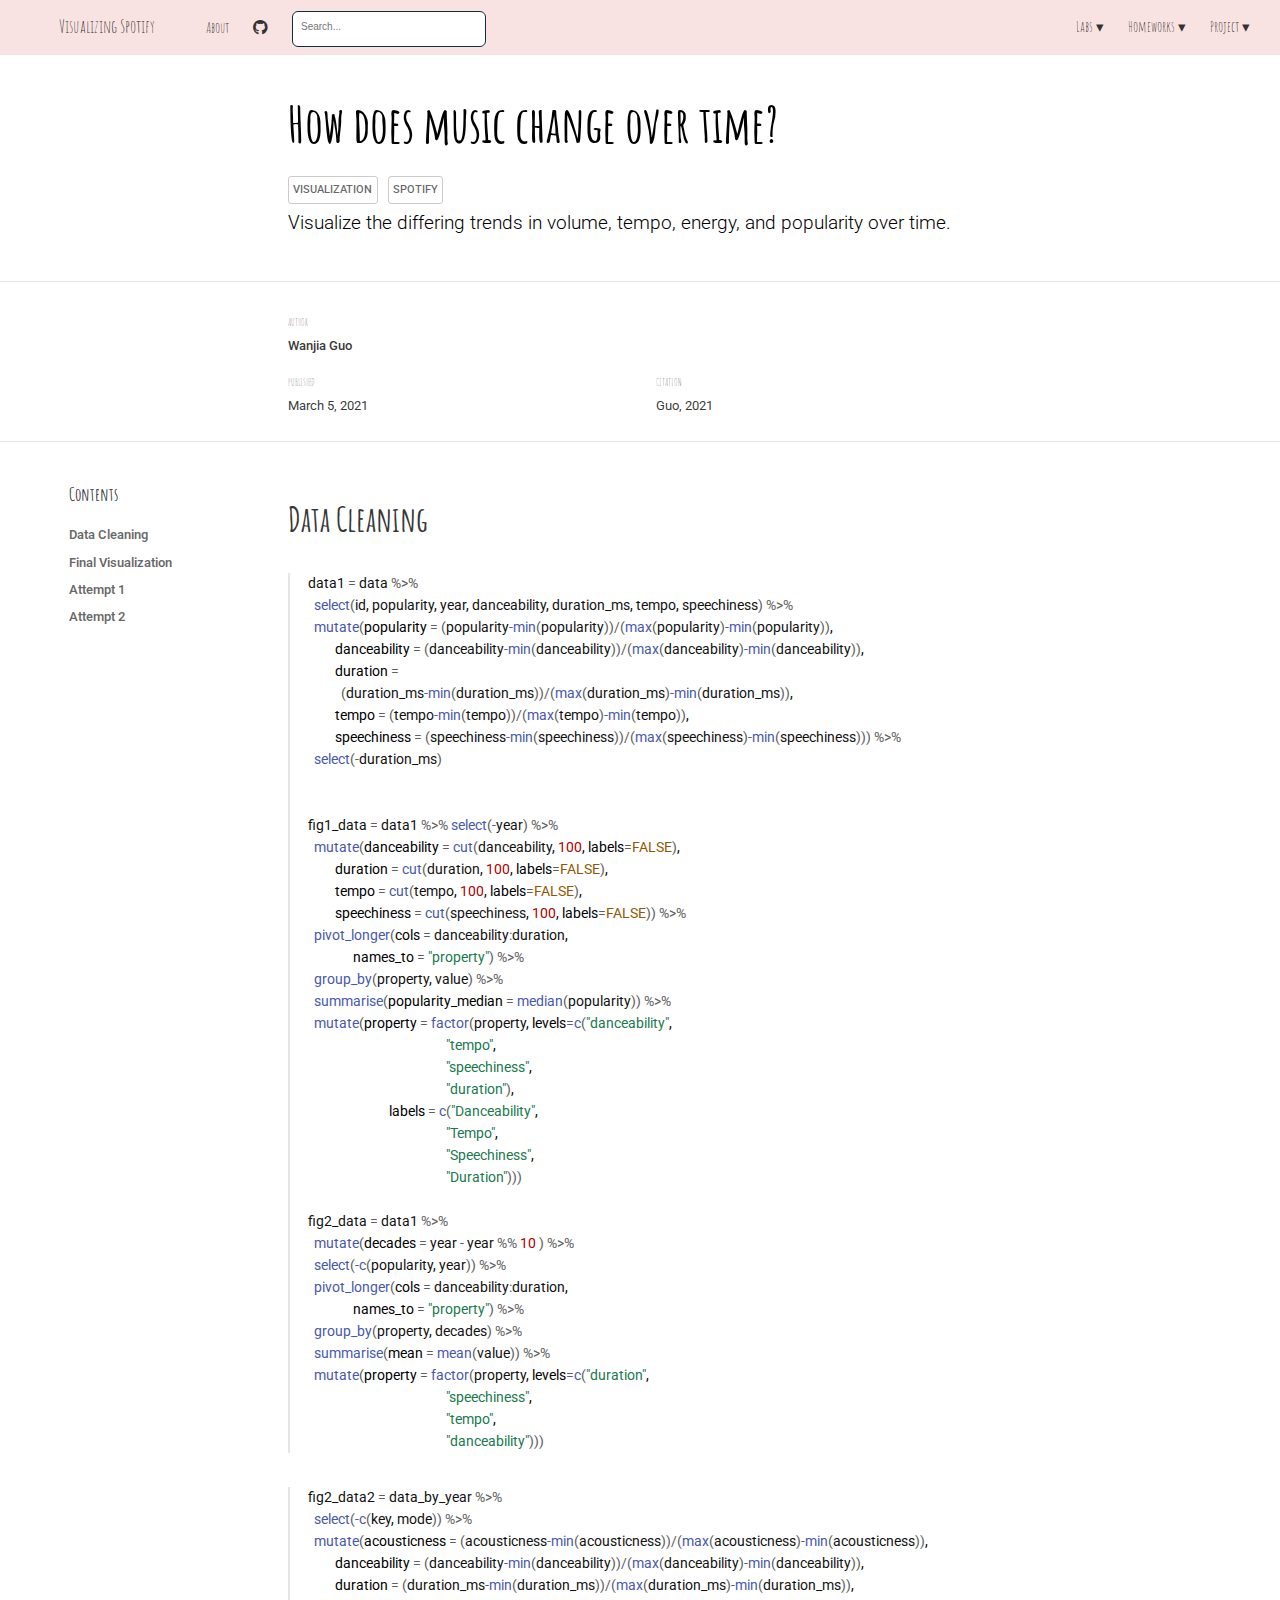
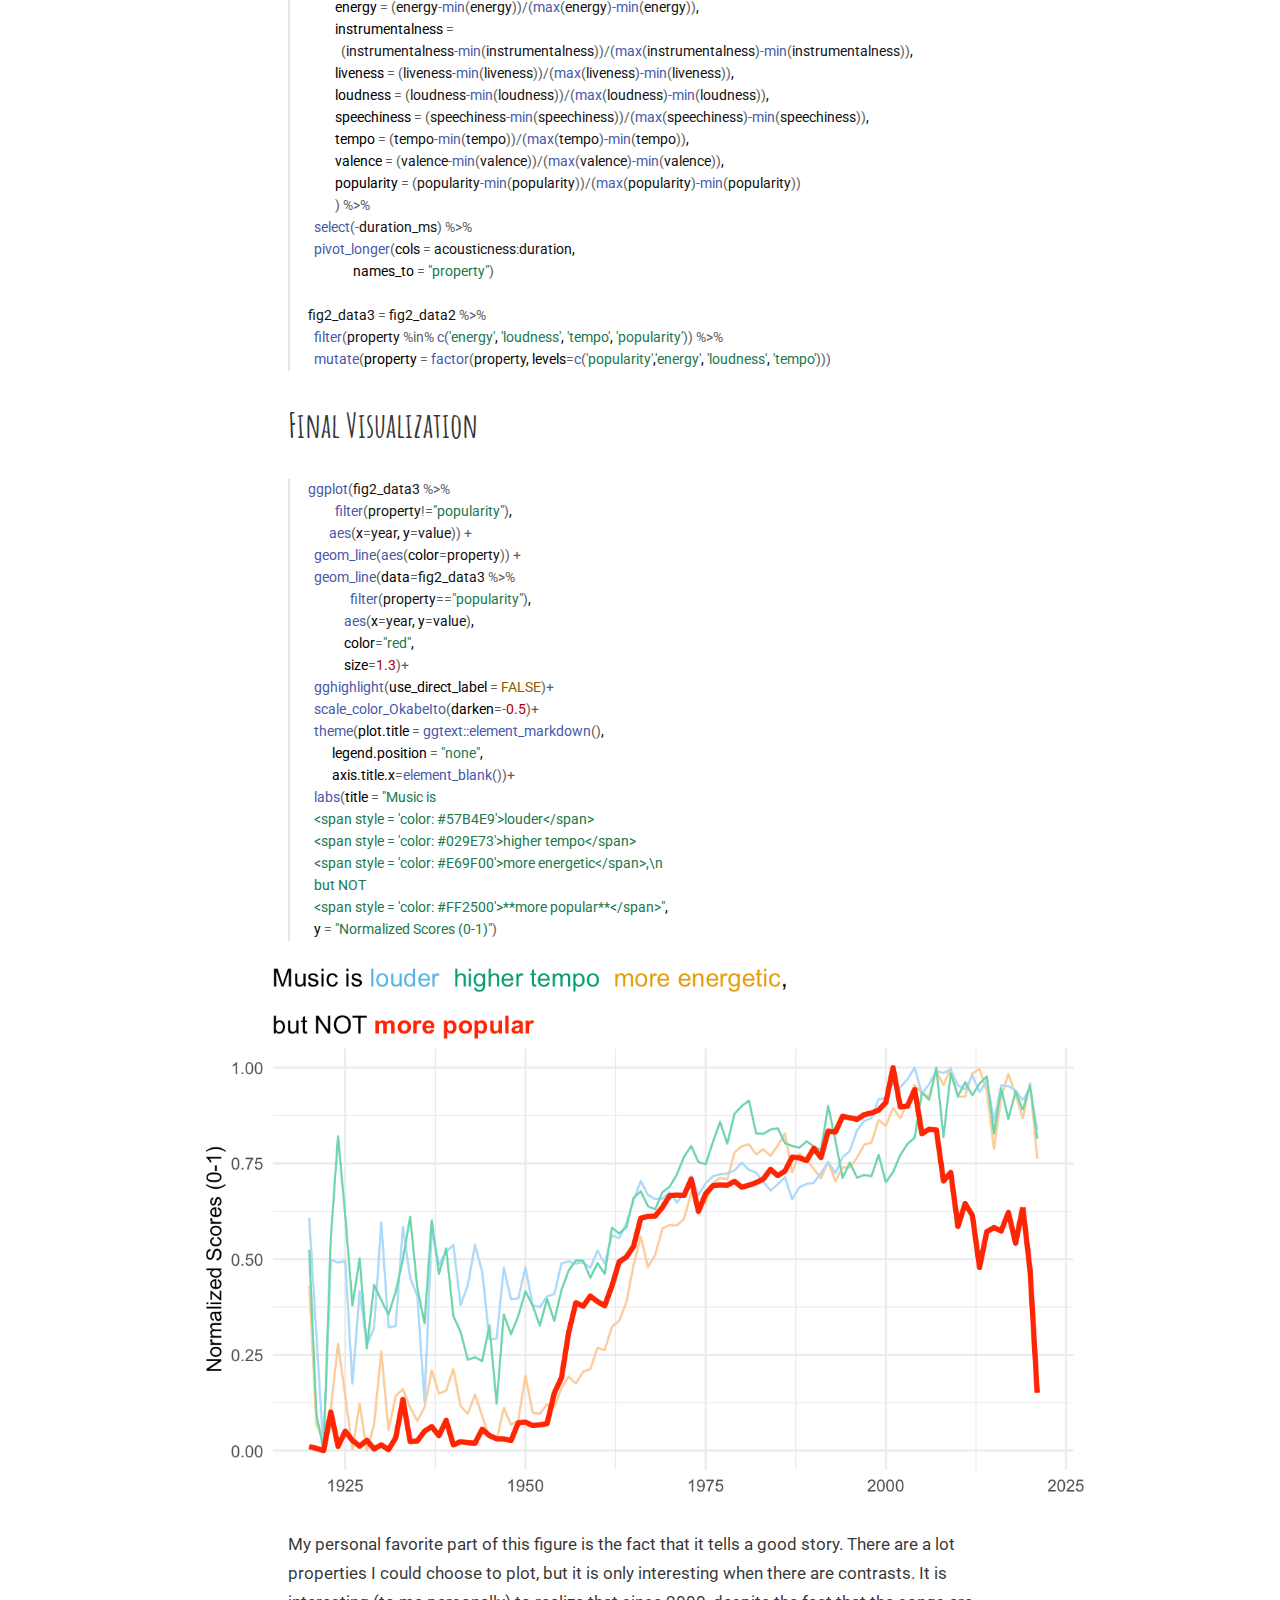
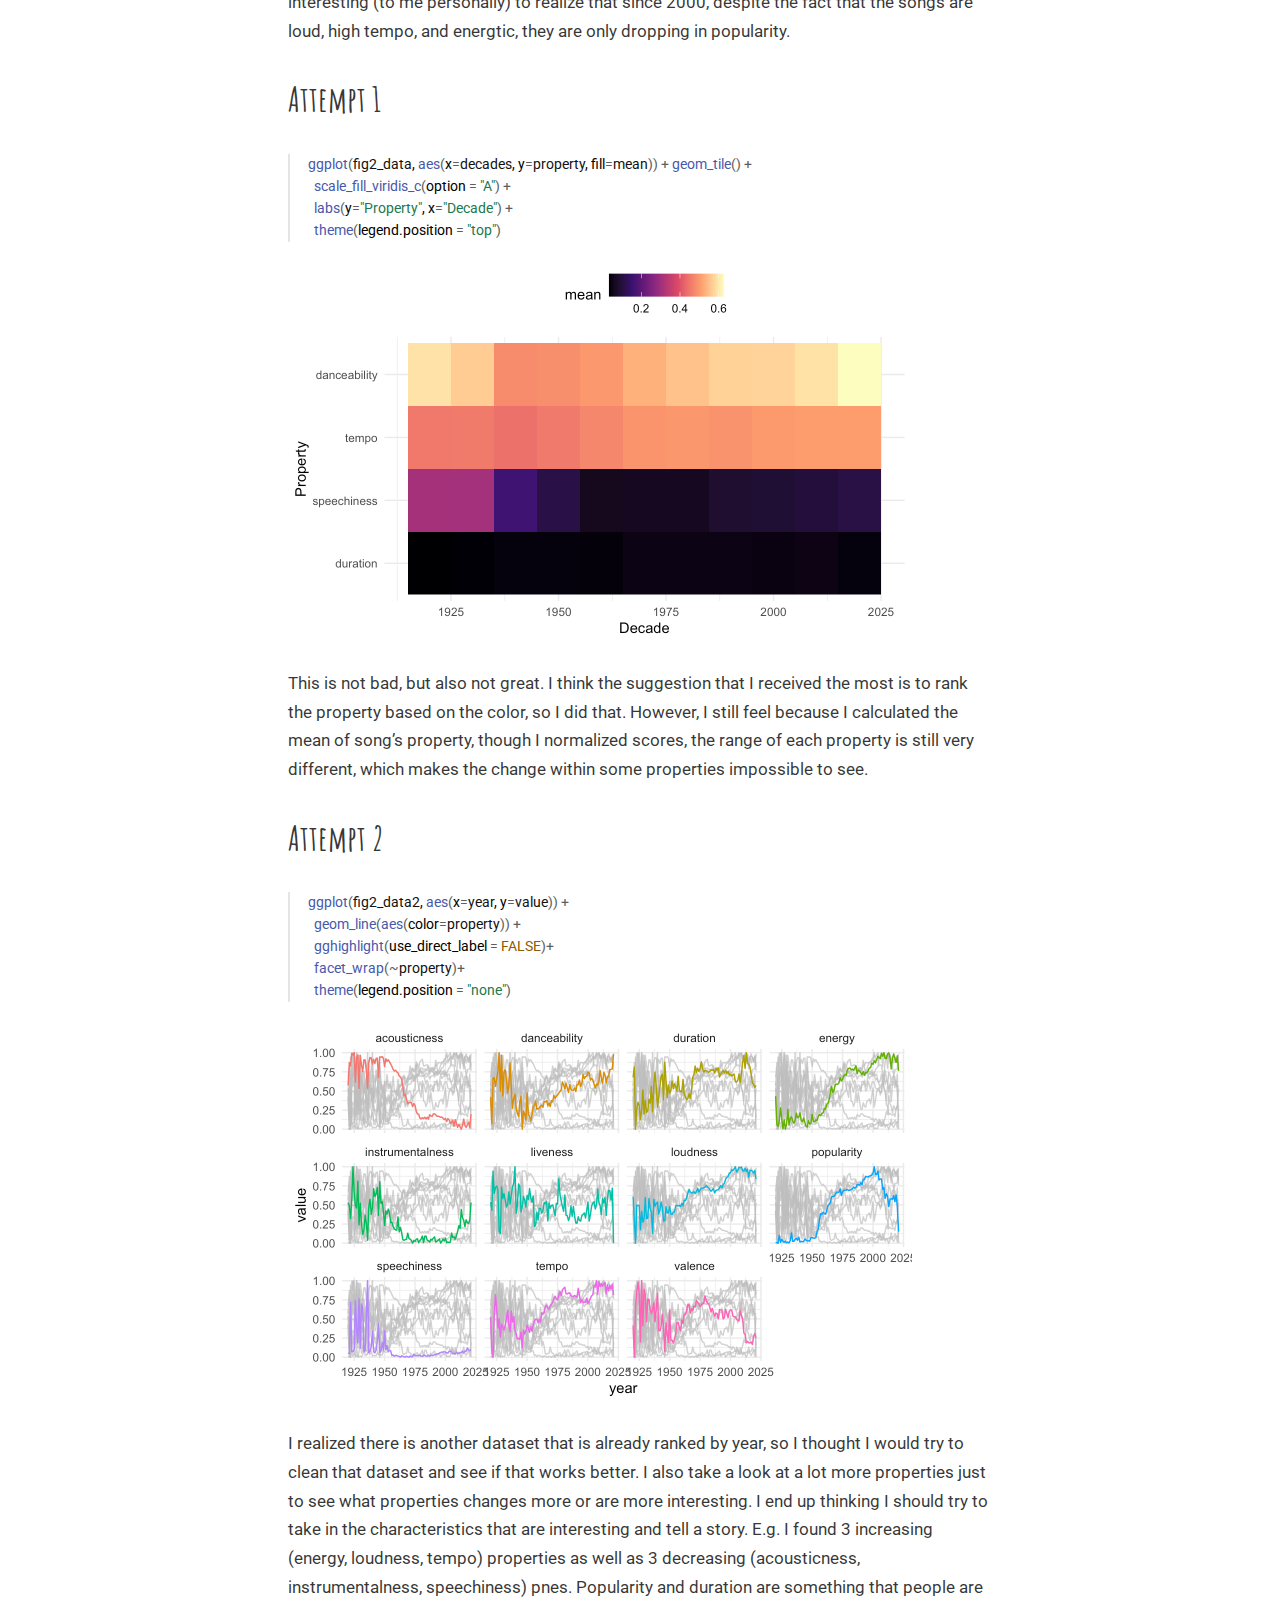
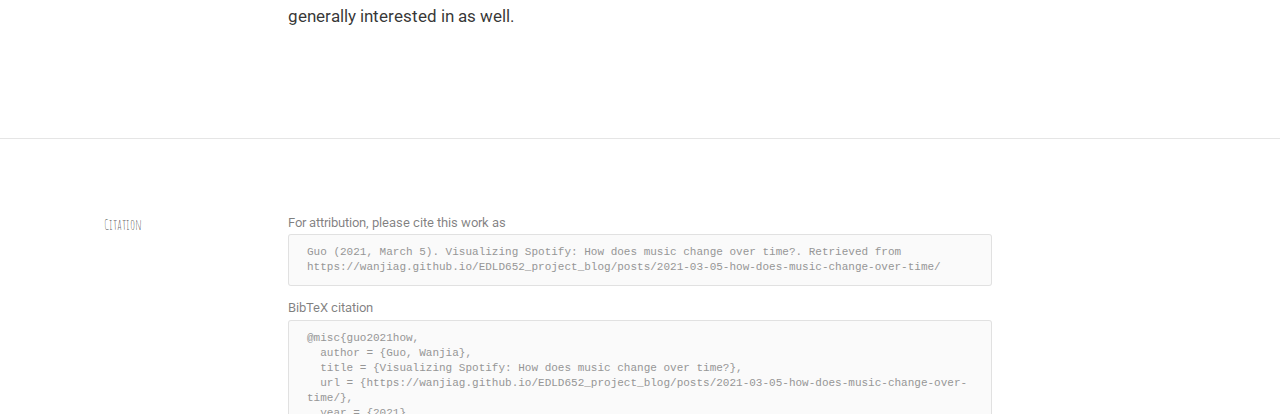
==== commit 69e55181: "final final cleaning" ====
--- a/docs/posts/2021-03-05-how-does-music-change-over-time/index.html
+++ b/docs/posts/2021-03-05-how-does-music-change-over-time/index.html
@@ -2558,13 +2558,15 @@
   <span class='fu'><a href='https://rdrr.io/pkg/gghighlight/man/gghighlight.html'>gghighlight</a></span><span class='op'>(</span>use_direct_label <span class='op'>=</span> <span class='cn'>FALSE</span><span class='op'>)</span><span class='op'>+</span>
   <span class='fu'><a href='https://rdrr.io/pkg/colorblindr/man/scale_OkabeIto.html'>scale_color_OkabeIto</a></span><span class='op'>(</span>darken<span class='op'>=</span><span class='op'>-</span><span class='fl'>0.5</span><span class='op'>)</span><span class='op'>+</span>
   <span class='fu'>theme</span><span class='op'>(</span>plot.title <span class='op'>=</span> <span class='fu'>ggtext</span><span class='fu'>::</span><span class='fu'><a href='https://wilkelab.org/ggtext/reference/element_markdown.html'>element_markdown</a></span><span class='op'>(</span><span class='op'>)</span>,
-        legend.position <span class='op'>=</span> <span class='st'>"none"</span><span class='op'>)</span><span class='op'>+</span>
+        legend.position <span class='op'>=</span> <span class='st'>"none"</span>,
+        axis.title.x<span class='op'>=</span><span class='fu'>element_blank</span><span class='op'>(</span><span class='op'>)</span><span class='op'>)</span><span class='op'>+</span>
   <span class='fu'>labs</span><span class='op'>(</span>title <span class='op'>=</span> <span class='st'>"Music is 
   &lt;span style = 'color: #57B4E9'&gt;louder&lt;/span&gt; 
   &lt;span style = 'color: #029E73'&gt;higher tempo&lt;/span&gt; 
   &lt;span style = 'color: #E69F00'&gt;more energetic&lt;/span&gt;,\n
   but NOT
-  &lt;span style = 'color: #FF2500'&gt;**more popular**&lt;/span&gt;"</span><span class='op'>)</span>
+  &lt;span style = 'color: #FF2500'&gt;**more popular**&lt;/span&gt;"</span>,
+  y <span class='op'>=</span> <span class='st'>"Normalized Scores (0-1)"</span><span class='op'>)</span>
 </code></pre>
 </div>
 <p><img src="how-does-music-change-over-time_files/figure-html5/unnamed-chunk-1-1.png" width="624" /></p>
